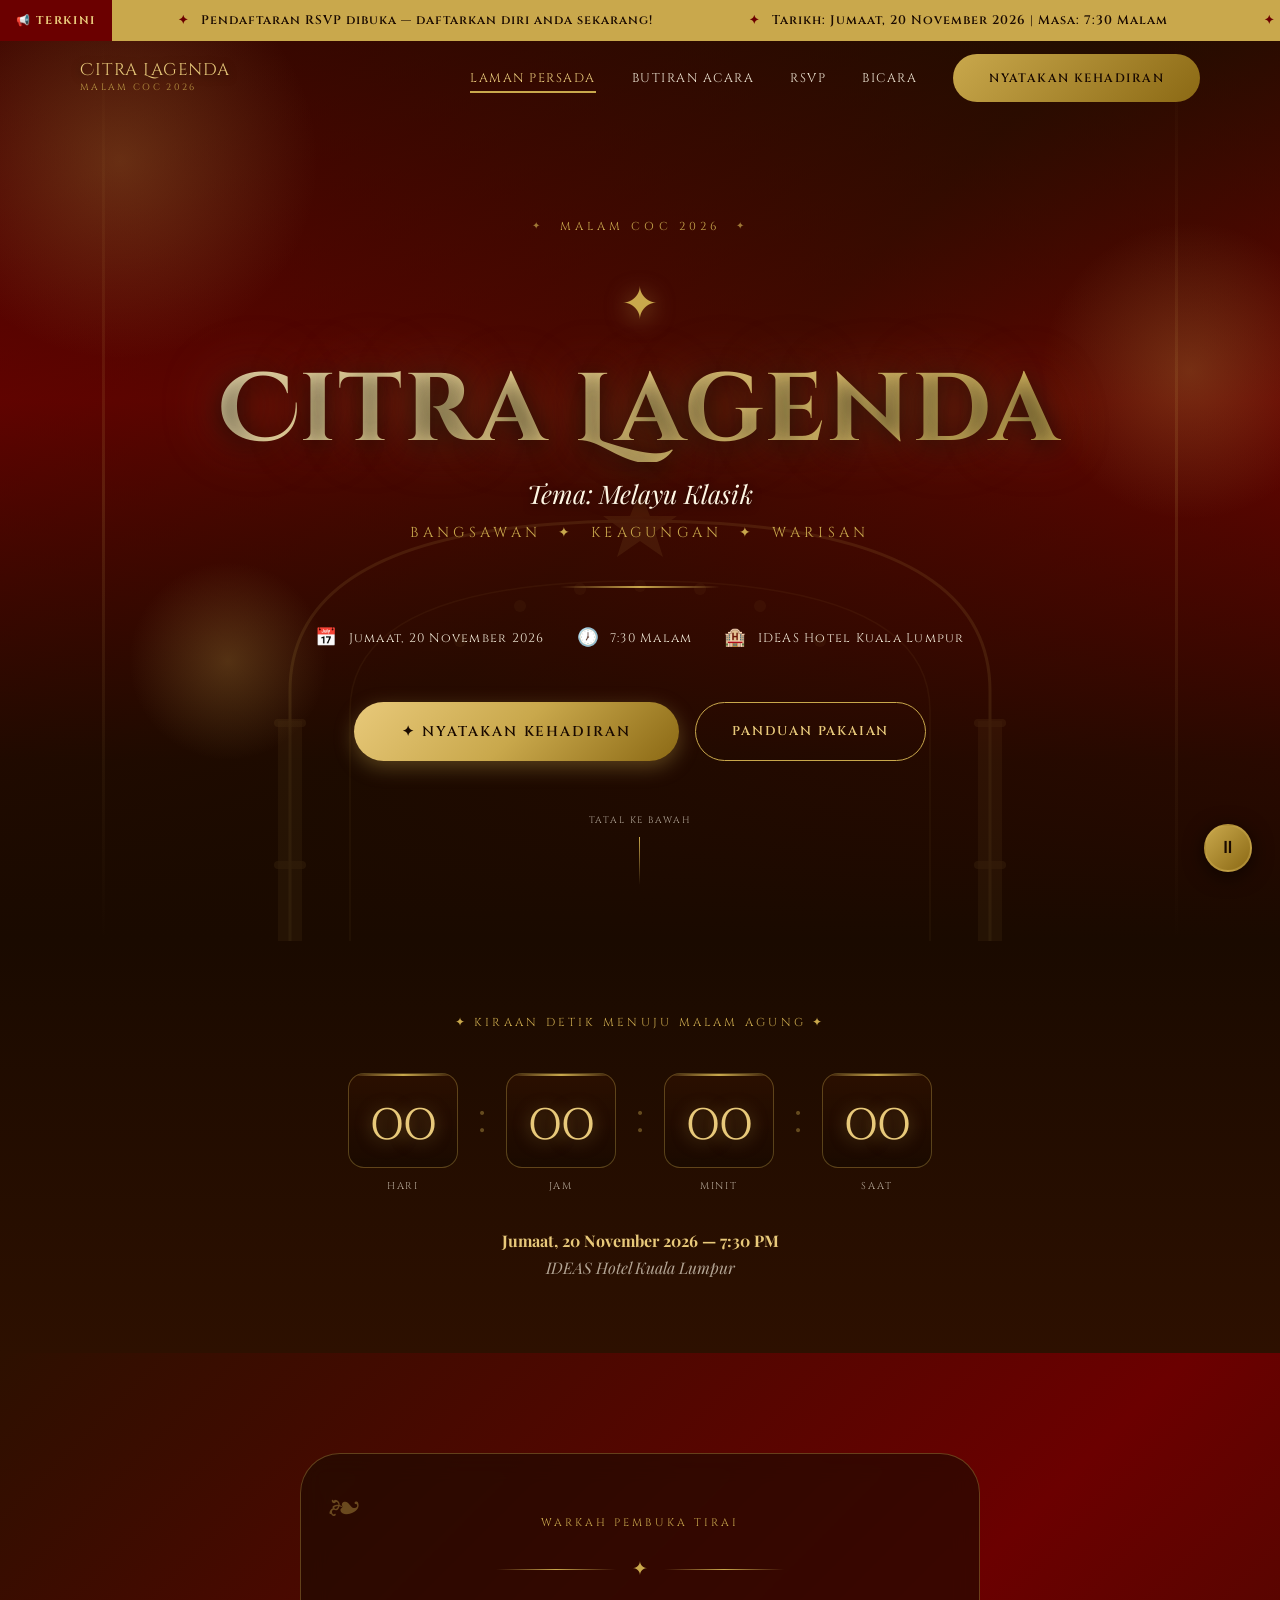
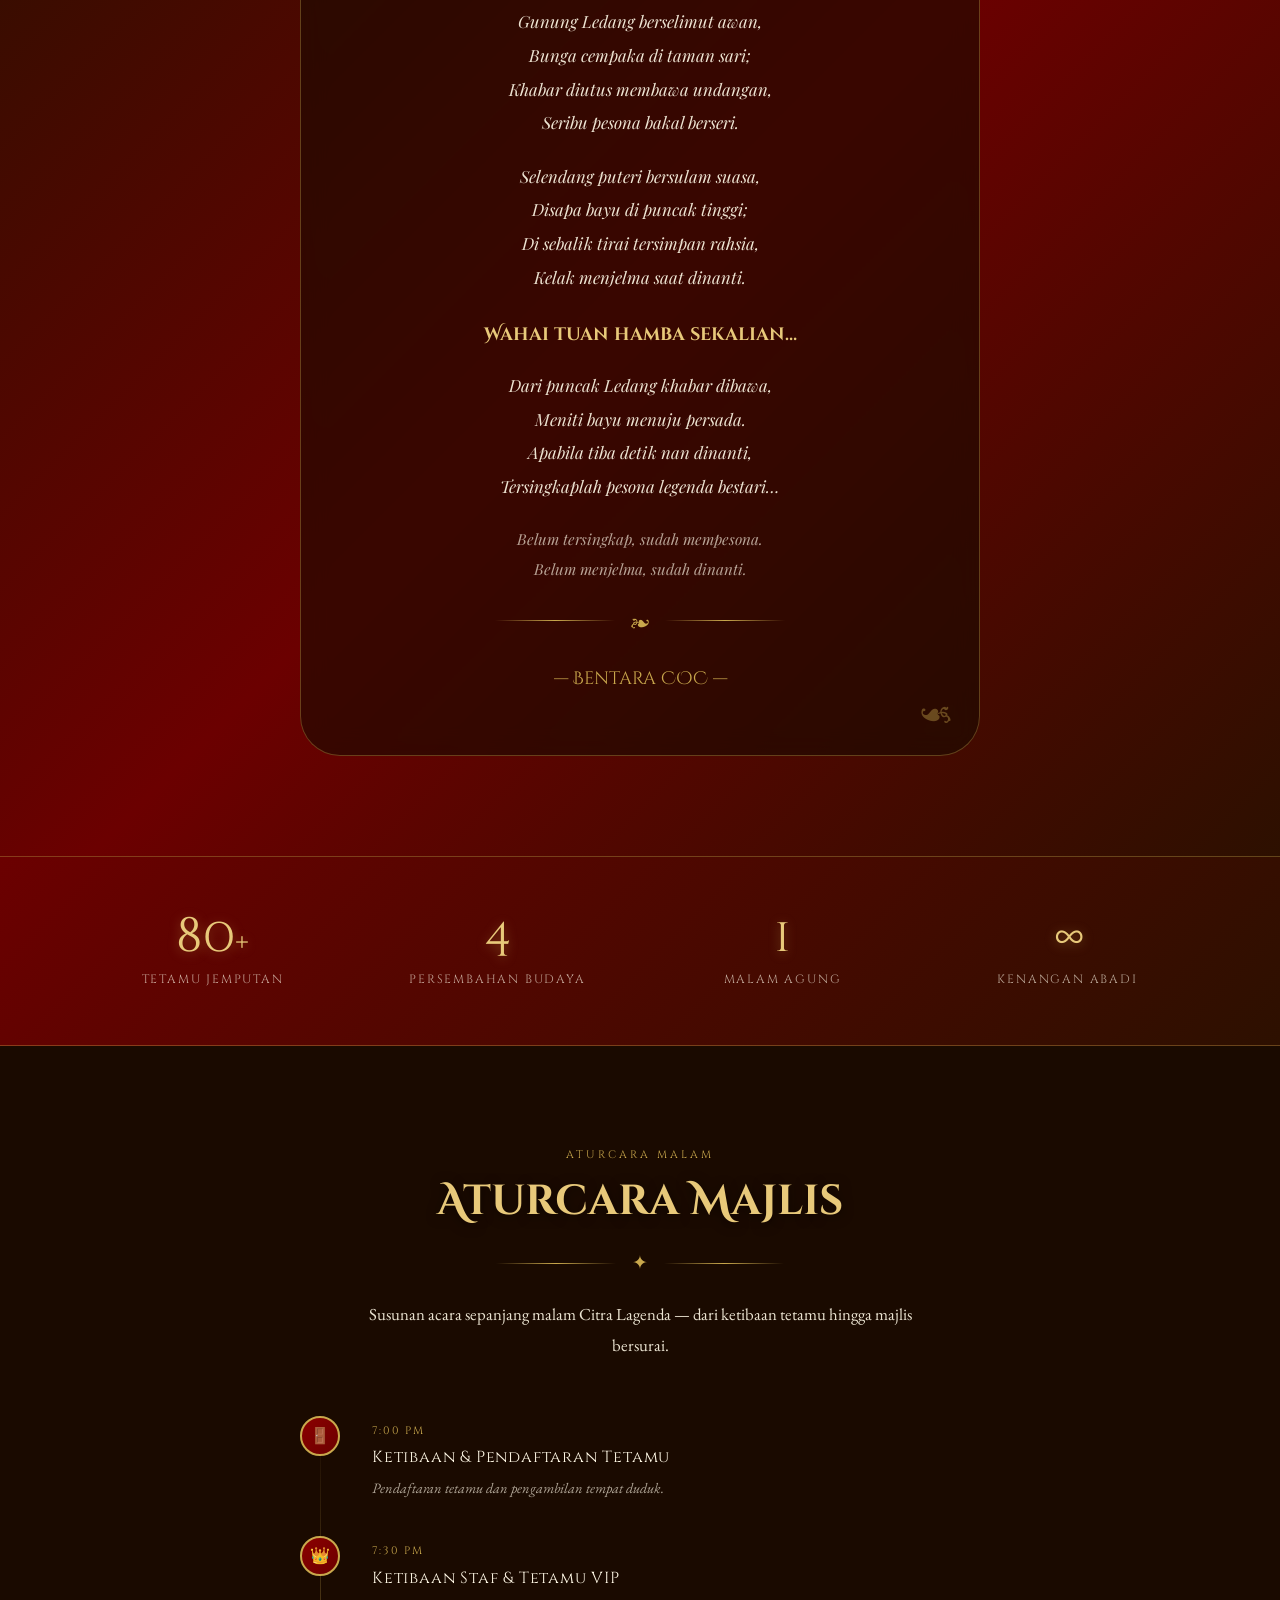
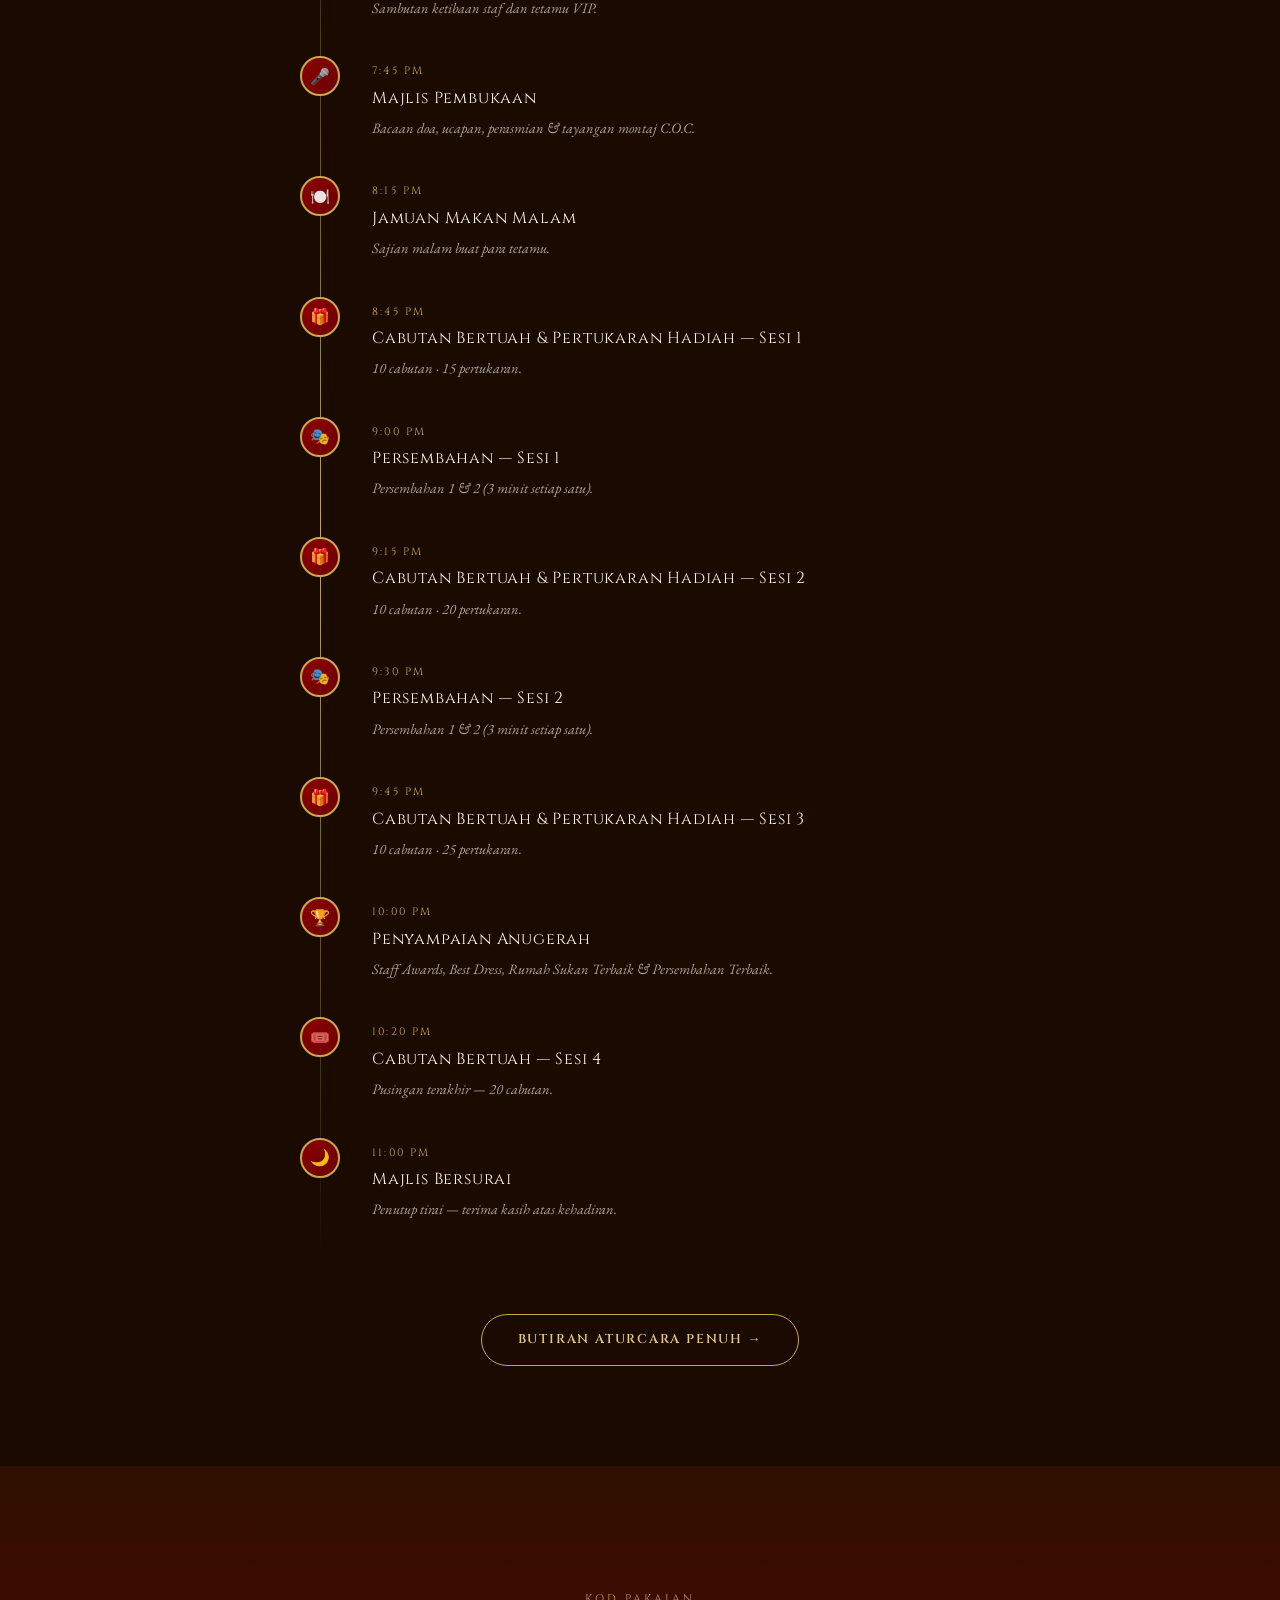
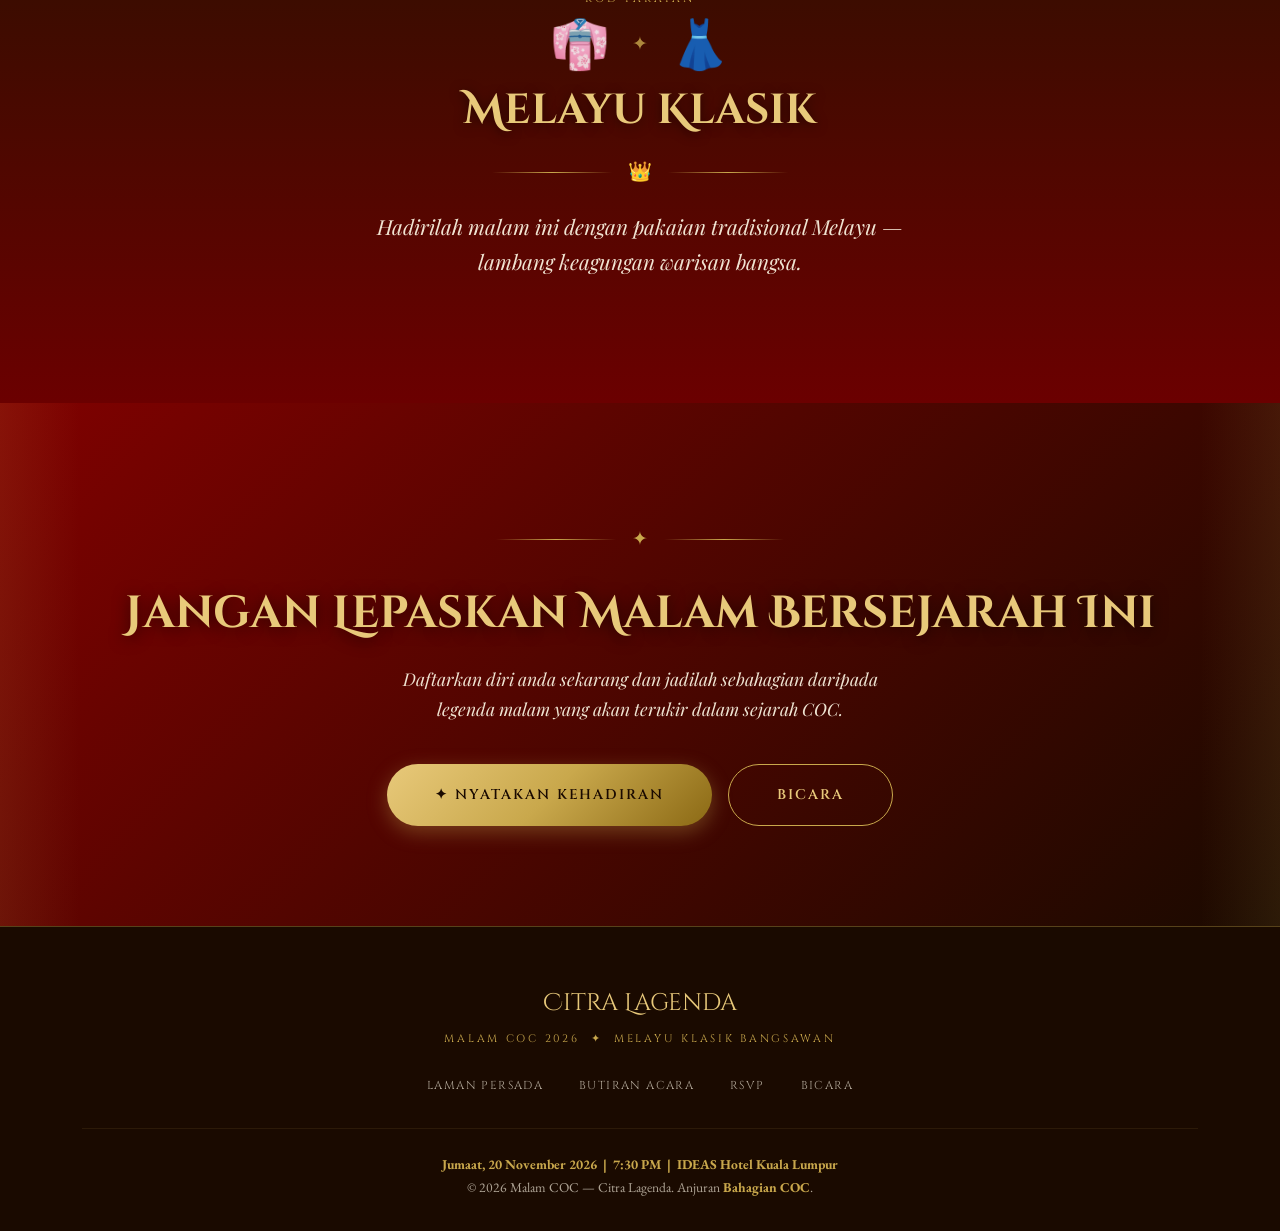
==== index.html @ b103893e "add music" ====
﻿<!DOCTYPE html>
<html lang="ms">
<head>
  <meta charset="UTF-8" />
  <meta name="viewport" content="width=device-width, initial-scale=1.0" />
  <title>Citra Lagenda — Malam COC 2026</title>
  <meta name="description" content="Malam COC 2026 — Citra Lagenda. Tema: Melayu Klasik (Bangsawan). Jumaat, 20 November 2026 | 7:30 PM | IDEAS Hotel Kuala Lumpur." />
  <link rel="stylesheet" href="css/style.css" />
  <style>
    /* ── TICKER ─────────────────────────────────────────── */
    .ticker-bar { position: relative; z-index: 300; }

    /* ── HERO ────────────────────────────────────────────── */
    .hero {
      min-height: 100vh;
      position: relative;
      display: flex;
      flex-direction: column;
      align-items: center;
      justify-content: center;
      text-align: center;
      overflow: hidden;
      padding: 160px 32px 40px;
    }
    .hero-bg {
      position: absolute;
      inset: 0;
      background:
        linear-gradient(180deg,
          rgba(26,10,0,0.55)   0%,
          rgba(107,0,0,0.45)  40%,
          rgba(26,10,0,0.85)  80%,
          rgba(26,10,0,1)    100%),
        linear-gradient(135deg, #6B0000 0%, #2D1000 50%, #8B0000 100%);
      z-index: 0;
    }
    /* Decorative arch/palace SVG background */
    .hero-arch {
      position: absolute;
      bottom: 0; left: 50%;
      transform: translateX(-50%);
      width: min(900px, 100%);
      opacity: 0.12;
      z-index: 1;
      pointer-events: none;
    }
    /* Floating gold orbs */
    .hero-orb {
      position: absolute;
      border-radius: 50%;
      background: radial-gradient(circle, rgba(201,168,76,0.25) 0%, transparent 70%);
      pointer-events: none;
      animation: float 6s ease-in-out infinite;
    }
    .hero-orb-1 { width: 400px; height: 400px; top: -80px; left: -80px; animation-delay: 0s; }
    .hero-orb-2 { width: 300px; height: 300px; top: 20%; right: -60px; animation-delay: 2s; }
    .hero-orb-3 { width: 200px; height: 200px; bottom: 20%; left: 10%; animation-delay: 4s; }
    /* Gold curtain lines */
    .hero-curtain {
      position: absolute;
      top: 0; bottom: 0;
      width: 3px;
      background: linear-gradient(180deg, transparent, var(--gold), transparent);
      opacity: 0.15;
      pointer-events: none;
      z-index: 1;
    }
    .hero-curtain-l { left: 8%; }
    .hero-curtain-r { right: 8%; }

    .hero-content { position: relative; z-index: 2; max-width: 860px; }
    .hero-eyebrow {
      font-family: var(--font-heading);
      font-size: 0.72rem;
      letter-spacing: 0.35em;
      text-transform: uppercase;
      color: var(--gold);
      margin-bottom: 28px;
      display: flex;
      align-items: center;
      justify-content: center;
      gap: 16px;
    }
    .hero-eyebrow::before,
    .hero-eyebrow::after {
      content: '✦';
      color: var(--gold);
      font-size: 0.6rem;
      opacity: 0.7;
    }
    /* Star ornament top */
    .hero-star {
      font-size: 2.8rem;
      color: var(--gold);
      margin-bottom: 20px;
      display: block;
      animation: float 4s ease-in-out infinite;
      filter: drop-shadow(0 4px 12px rgba(201,168,76,0.6));
    }
    .hero-title {
      font-family: var(--font-display);
      font-size: clamp(3rem, 8vw, 6rem);
      color: var(--gold-light);
      line-height: 1.05;
      letter-spacing: 0.02em;
      text-shadow:
        0 0 60px rgba(201,168,76,0.4),
        0 4px 24px rgba(0,0,0,0.8);
      margin-bottom: 10px;
      background: linear-gradient(135deg, #F5E4B8 0%, #E8C97A 30%, #C9A84C 60%, #F5E4B8 100%);
      background-size: 200% auto;
      -webkit-background-clip: text;
      -webkit-text-fill-color: transparent;
      background-clip: text;
      animation: shimmer 4s linear infinite;
    }
    .hero-subtitle {
      font-family: var(--font-sub);
      font-style: italic;
      font-size: clamp(1.1rem, 2.5vw, 1.6rem);
      color: var(--ivory);
      margin-bottom: 6px;
      opacity: 0.9;
      text-shadow: 0 2px 8px rgba(0,0,0,0.6);
    }
    .hero-theme {
      font-family: var(--font-heading);
      font-size: clamp(0.75rem, 1.5vw, 0.9rem);
      letter-spacing: 0.3em;
      text-transform: uppercase;
      color: var(--gold);
      margin-bottom: 40px;
    }
    /* Gold divider line */
    .hero-divider {
      width: 160px;
      height: 2px;
      background: linear-gradient(to right, transparent, var(--gold), transparent);
      margin: 0 auto 36px;
    }
    .hero-info {
      display: flex;
      justify-content: center;
      flex-wrap: wrap;
      gap: 32px;
      margin-bottom: 48px;
    }
    .hero-info-item {
      display: flex;
      align-items: center;
      gap: 10px;
      font-family: var(--font-heading);
      font-size: 0.78rem;
      letter-spacing: 0.1em;
      color: var(--text-on-dark);
    }
    .hero-info-item .icon {
      font-size: 1.1rem;
      color: var(--gold);
    }
    .hero-actions {
      display: flex;
      justify-content: center;
      flex-wrap: wrap;
      gap: 16px;
    }
    /* Scroll indicator */
    .hero-scroll {
      position: relative;
      z-index: 2;
      display: flex;
      flex-direction: column;
      align-items: center;
      gap: 8px;
      margin-top: 52px;
      animation: hero-scroll-float 2s ease-in-out infinite;
    }
    .hero-scroll span {
      font-family: var(--font-heading);
      font-size: 0.58rem;
      letter-spacing: 0.2em;
      text-transform: uppercase;
      color: var(--text-muted);
    }
    .hero-scroll-line {
      width: 1px;
      height: 48px;
      background: linear-gradient(to bottom, var(--gold), transparent);
    }
    @keyframes hero-scroll-float {
      0%, 100% { transform: translateY(0px); }
      50%       { transform: translateY(-10px); }
    }

    /* ── COUNTDOWN ───────────────────────────────────────── */
    .countdown-section {
      background: linear-gradient(180deg, var(--dark) 0%, var(--dark-mid) 100%);
      padding: 72px 0;
      position: relative;
      overflow: hidden;
    }
    .countdown-section::before {
      content: '';
      position: absolute;
      inset: 0;
      background: url("images/bg-pattern.jpg") center/cover no-repeat;
      opacity: 0.06;
      pointer-events: none;
    }
    .countdown-title {
      font-family: var(--font-heading);
      font-size: 0.72rem;
      letter-spacing: 0.28em;
      text-transform: uppercase;
      color: var(--gold);
      text-align: center;
      margin-bottom: 40px;
    }
    .countdown-grid {
      display: flex;
      justify-content: center;
      gap: 20px;
      flex-wrap: wrap;
    }
    .countdown-unit {
      text-align: center;
      min-width: 110px;
    }
    .countdown-box {
      background: linear-gradient(180deg, rgba(45,16,0,0.8) 0%, rgba(26,10,0,0.9) 100%);
      border: 1px solid var(--border-gold);
      border-radius: var(--radius-md);
      padding: 24px 20px 18px;
      position: relative;
      overflow: hidden;
      animation: glow-pulse 3s ease-in-out infinite;
    }
    .countdown-box::before {
      content: '';
      position: absolute;
      top: 0; left: 0; right: 0;
      height: 2px;
      background: linear-gradient(to right, transparent, var(--gold), transparent);
    }
    .countdown-num {
      font-family: var(--font-display);
      font-size: clamp(2.4rem, 5vw, 3.2rem);
      color: var(--gold-light);
      line-height: 1;
      text-shadow: 0 2px 16px rgba(201,168,76,0.5);
    }
    .countdown-sep {
      font-family: var(--font-display);
      font-size: 2.8rem;
      color: var(--gold);
      opacity: 0.4;
      align-self: flex-start;
      padding-top: 24px;
      line-height: 1;
    }
    .countdown-label {
      font-family: var(--font-heading);
      font-size: 0.62rem;
      letter-spacing: 0.2em;
      text-transform: uppercase;
      color: var(--text-muted);
      margin-top: 10px;
    }
    .countdown-date-note {
      text-align: center;
      margin-top: 32px;
      font-family: var(--font-sub);
      font-style: italic;
      font-size: 1rem;
      color: var(--text-muted);
    }
    .countdown-date-note strong {
      color: var(--gold-light);
      font-style: normal;
    }

    /* ── WARKAH / POEM SECTION ───────────────────────────── */
    .warkah-section {
      background: linear-gradient(135deg, var(--dark-mid) 0%, var(--crimson-deep) 50%, var(--dark-mid) 100%);
      padding: 100px 0;
      position: relative;
      overflow: hidden;
    }
    .warkah-section::before {
      content: '';
      position: absolute; inset: 0;
      background: url("images/bg-pattern.jpg") center/cover no-repeat;
      opacity: 0.08;
      pointer-events: none;
    }
    .warkah-card {
      max-width: 680px;
      margin: 0 auto;
      background: rgba(26,10,0,0.6);
      border: 1px solid var(--border-gold);
      border-radius: var(--radius-xl);
      padding: 60px 56px;
      text-align: center;
      position: relative;
      backdrop-filter: blur(12px);
    }
    .warkah-card::before,
    .warkah-card::after {
      content: '❧';
      position: absolute;
      font-size: 2rem;
      color: var(--gold);
      opacity: 0.4;
    }
    .warkah-card::before { top: 20px; left: 28px; }
    .warkah-card::after  { bottom: 20px; right: 28px; transform: scaleX(-1); }
    .warkah-title {
      font-family: var(--font-display);
      font-size: 1.4rem;
      color: var(--gold-light);
      margin-bottom: 8px;
    }
    .warkah-body {
      font-family: var(--font-sub);
      font-style: italic;
      font-size: 1.05rem;
      color: var(--text-on-dark);
      line-height: 2;
    }
    .warkah-body p { margin-bottom: 20px; }
    .warkah-body strong {
      font-family: var(--font-display);
      font-size: 1.1rem;
      color: var(--gold-light);
      font-style: normal;
      display: block;
      margin: 24px 0 16px;
    }
    .warkah-sign {
      font-family: var(--font-display);
      font-size: 1.1rem;
      color: var(--gold);
      margin-top: 28px;
    }

    /* ── DRESS CODE ──────────────────────────────────────── */
    .dresscode-section {
      background: linear-gradient(180deg, var(--dark-mid) 0%, var(--crimson-deep) 100%);
      padding: 100px 0;
      position: relative;
      overflow: hidden;
    }
    .dresscode-simple {
      max-width: 720px;
      margin: 0 auto;
      text-align: center;
      padding: 24px 20px;
    }
    .dresscode-icons {
      display: flex;
      align-items: center;
      justify-content: center;
      gap: 22px;
      font-size: 3rem;
      margin-bottom: 18px;
      line-height: 1;
    }
    .dresscode-icons-star {
      color: var(--gold);
      font-size: 1.2rem;
      opacity: 0.8;
    }
    .dresscode-statement {
      font-family: var(--font-sub);
      font-style: italic;
      font-size: clamp(1.05rem, 2.4vw, 1.3rem);
      color: var(--text-on-dark);
      max-width: 560px;
      margin: 20px auto 0;
      line-height: 1.7;
    }

    /* ── PROGRAMME TEASER ────────────────────────────────── */
    .programme-section {
      background: var(--dark);
      padding: 100px 0;
    }
    .programme-timeline {
      margin-top: 56px;
      max-width: 680px;
      margin-left: auto;
      margin-right: auto;
      position: relative;
    }
    .programme-timeline::before {
      content: '';
      position: absolute;
      left: 20px; top: 0; bottom: 0;
      width: 1px;
      background: linear-gradient(to bottom, transparent, var(--gold), transparent);
    }
    .timeline-item {
      display: flex;
      gap: 32px;
      padding: 0 0 36px 0;
      position: relative;
    }
    .timeline-dot {
      width: 40px;
      height: 40px;
      border-radius: 50%;
      background: linear-gradient(135deg, var(--crimson), var(--crimson-deep));
      border: 2px solid var(--gold);
      display: flex;
      align-items: center;
      justify-content: center;
      font-size: 1rem;
      flex-shrink: 0;
      position: relative;
      z-index: 1;
      transition: transform var(--transition), box-shadow var(--transition);
    }
    .timeline-item:hover .timeline-dot {
      transform: scale(1.15);
      box-shadow: 0 0 20px rgba(201,168,76,0.5);
    }
    .timeline-content {
      padding-top: 6px;
      flex: 1;
    }
    .timeline-time {
      font-family: var(--font-heading);
      font-size: 0.68rem;
      letter-spacing: 0.2em;
      color: var(--gold);
      text-transform: uppercase;
      margin-bottom: 4px;
    }
    .timeline-event {
      font-family: var(--font-heading);
      font-size: 1rem;
      letter-spacing: 0.05em;
      color: var(--ivory);
      margin-bottom: 4px;
    }
    .timeline-desc {
      font-family: var(--font-body);
      font-size: 0.9rem;
      color: var(--text-muted);
      font-style: italic;
    }

    /* ── CTA BANNER ──────────────────────────────────────── */
    .cta-section {
      background: 
        linear-gradient(135deg, rgba(139,0,0,0.9), rgba(26,10,0,0.95)),
        url("images/bg-pattern.jpg") center/cover no-repeat;
      padding: 100px 0;
      text-align: center;
      position: relative;
      overflow: hidden;
    }
    .cta-section::before,
    .cta-section::after {
      content: '';
      position: absolute;
      top: 0; bottom: 0;
      width: 80px;
      background: linear-gradient(to right, var(--border-gold), transparent);
      opacity: 0.3;
    }
    .cta-section::before { left: 0; }
    .cta-section::after  { right: 0; transform: scaleX(-1); }
    .cta-title {
      font-family: var(--font-display);
      font-size: clamp(1.6rem, 4vw, 2.8rem);
      color: var(--gold-light);
      text-shadow: 0 2px 16px rgba(0,0,0,0.6);
      margin-bottom: 12px;
    }
    .cta-sub {
      font-family: var(--font-sub);
      font-style: italic;
      font-size: 1.1rem;
      color: var(--text-on-dark);
      margin-bottom: 40px;
      max-width: 520px;
      margin-left: auto;
      margin-right: auto;
    }
    .cta-actions {
      display: flex;
      justify-content: center;
      flex-wrap: wrap;
      gap: 16px;
    }

    /* ── RESPONSIVE ──────────────────────────────────────── */
    @media (max-width: 900px) {
      .warkah-card { padding: 48px 32px; }
    }
    @media (max-width: 600px) {
      .hero { padding: 140px 20px 80px; }
      .warkah-card { padding: 40px 26px; }
      .countdown-grid { gap: 10px; }
      .countdown-unit { min-width: 80px; }
      .programme-section { padding: 64px 0; }
      .programme-timeline { margin-top: 40px; }
      .timeline-item { gap: 16px; padding-bottom: 26px; }
      .dresscode-section { padding: 64px 0; }
      .dresscode-icons { font-size: 2.6rem; gap: 16px; }
    }
    @media (max-width: 420px) {
      .countdown-sep { display: none; }
      .countdown-grid { gap: 12px; }
      .countdown-unit { min-width: calc(50% - 6px); }
    }
  </style>
</head>
<body>

  <!-- ══════════════════════════════════════════════════
       ANNOUNCEMENT TICKER
  ══════════════════════════════════════════════════ -->
  <div class="ticker-bar">
    <div class="ticker-label">📢 Terkini</div>
    <div class="ticker-wrap">
      <div class="ticker-content" id="tickerContent">
        <span>Pendaftaran RSVP dibuka — daftarkan diri anda sekarang!</span>
        <span>Tarikh: Jumaat, 20 November 2026 | Masa: 7:30 Malam</span>
        <span>Tempat: IDEAS Hotel Kuala Lumpur</span>
        <span>Tema: Melayu Klasik (Bangsawan) — Hadir dengan pakaian tradisional Melayu</span>
        <span>Kod Pakaian: Baju Melayu Diraja / Kebaya Songket / Baju Kurung Tradisional</span>
        <span>Hubungi Bentara COC untuk sebarang pertanyaan</span>
        <span>Pendaftaran RSVP dibuka — daftarkan diri anda sekarang!</span>
        <span>Tarikh: Jumaat, 20 November 2026 | Masa: 7:30 Malam</span>
        <span>Tempat: IDEAS Hotel Kuala Lumpur</span>
        <span>Tema: Melayu Klasik (Bangsawan) — Hadir dengan pakaian tradisional Melayu</span>
        <span>Kod Pakaian: Baju Melayu Diraja / Kebaya Songket / Baju Kurung Tradisional</span>
        <span>Hubungi Bentara COC untuk sebarang pertanyaan</span>
      </div>
    </div>
  </div>

  <!-- ══════════════════════════════════════════════════
       NAVIGATION
  ══════════════════════════════════════════════════ -->
  <nav class="nav" id="mainNav">
    <div class="nav-inner">
      <a href="index.html" class="nav-logo">
        <span class="nav-logo-title">Citra Lagenda</span>
        <span class="nav-logo-sub">Malam COC 2026</span>
      </a>
      <div class="nav-links">
        <a href="index.html" class="active">Laman Persada</a>
        <a href="eventdetails.html">Butiran Acara</a>
        <a href="https://forms.cloud.microsoft/r/A77bQ1tMZq" target="_blank" rel="noopener noreferrer" class="rsvp-link">RSVP</a>
        <a href="contact.html">Bicara</a>
        <a href="https://forms.cloud.microsoft/r/A77bQ1tMZq" target="_blank" rel="noopener noreferrer" class="nav-cta btn rsvp-link">Nyatakan Kehadiran</a>
      </div>
      <button class="nav-hamburger" id="hamburger" aria-label="Menu">
        <span></span><span></span><span></span>
      </button>
    </div>
    <div class="nav-mobile" id="mobileMenu">
      <a href="index.html" class="active">Laman Persada</a>
      <a href="eventdetails.html">Butiran Acara</a>
      <a href="https://forms.cloud.microsoft/r/A77bQ1tMZq" target="_blank" rel="noopener noreferrer" class="rsvp-link">RSVP</a>
      <a href="contact.html">Bicara</a>
      <a href="https://forms.cloud.microsoft/r/A77bQ1tMZq" target="_blank" rel="noopener noreferrer" style="color:var(--gold-light);" class="rsvp-link">✦ Nyatakan Kehadiran</a>
    </div>
  </nav>

  <!-- ══════════════════════════════════════════════════
       HERO
  ══════════════════════════════════════════════════ -->
  <section class="hero" id="hero">
    <div class="hero-bg"></div>
    <div class="hero-orb hero-orb-1"></div>
    <div class="hero-orb hero-orb-2"></div>
    <div class="hero-orb hero-orb-3"></div>
    <div class="hero-curtain hero-curtain-l"></div>
    <div class="hero-curtain hero-curtain-r"></div>

    <!-- Palace arch SVG -->
    <svg class="hero-arch" viewBox="0 0 900 500" fill="none" xmlns="http://www.w3.org/2000/svg" aria-hidden="true">
      <!-- Main arch -->
      <path d="M100 500 L100 250 Q100 80 450 80 Q800 80 800 250 L800 500" stroke="#C9A84C" stroke-width="3" fill="none"/>
      <!-- Inner arch -->
      <path d="M160 500 L160 270 Q160 140 450 140 Q740 140 740 270 L740 500" stroke="#C9A84C" stroke-width="1.5" fill="none" opacity="0.5"/>
      <!-- Pillars -->
      <rect x="88" y="280" width="24" height="220" fill="#C9A84C" opacity="0.5"/>
      <rect x="788" y="280" width="24" height="220" fill="#C9A84C" opacity="0.5"/>
      <!-- Pillar decorations -->
      <rect x="84" y="278" width="32" height="8" rx="4" fill="#C9A84C" opacity="0.6"/>
      <rect x="84" y="420" width="32" height="8" rx="4" fill="#C9A84C" opacity="0.6"/>
      <rect x="784" y="278" width="32" height="8" rx="4" fill="#C9A84C" opacity="0.6"/>
      <rect x="784" y="420" width="32" height="8" rx="4" fill="#C9A84C" opacity="0.6"/>
      <!-- Top ornament -->
      <polygon points="450,50 460,75 487,75 465,91 473,116 450,100 427,116 435,91 413,75 440,75" fill="#C9A84C" opacity="0.8"/>
      <!-- Kerawang decorations on arch -->
      <circle cx="270" cy="200" r="6" fill="#C9A84C" opacity="0.4"/>
      <circle cx="330" cy="165" r="6" fill="#C9A84C" opacity="0.4"/>
      <circle cx="390" cy="148" r="6" fill="#C9A84C" opacity="0.4"/>
      <circle cx="450" cy="145" r="6" fill="#C9A84C" opacity="0.4"/>
      <circle cx="510" cy="148" r="6" fill="#C9A84C" opacity="0.4"/>
      <circle cx="570" cy="165" r="6" fill="#C9A84C" opacity="0.4"/>
      <circle cx="630" cy="200" r="6" fill="#C9A84C" opacity="0.4"/>
    </svg>

    <div class="hero-content">
      <div class="hero-eyebrow anim-up">Malam COC 2026</div>
      <span class="hero-star anim-up delay-1">✦</span>
      <h1 class="hero-title anim-up delay-1">Citra Lagenda</h1>
      <p class="hero-subtitle anim-up delay-2">Tema: Melayu Klasik</p>
      <p class="hero-theme anim-up delay-2">Bangsawan &nbsp;✦&nbsp; Keagungan &nbsp;✦&nbsp; Warisan</p>
      <div class="hero-divider anim-fade delay-2"></div>
      <div class="hero-info anim-up delay-3">
        <div class="hero-info-item">
          <span class="icon">📅</span>
          <span>Jumaat, 20 November 2026</span>
        </div>
        <div class="hero-info-item">
          <span class="icon">🕖</span>
          <span>7:30 Malam</span>
        </div>
        <div class="hero-info-item">
          <span class="icon">🏨</span>
          <span>IDEAS Hotel Kuala Lumpur</span>
        </div>
      </div>
      <div class="hero-actions anim-up delay-4">
        <a href="https://forms.cloud.microsoft/r/A77bQ1tMZq" target="_blank" rel="noopener noreferrer" class="btn btn-gold btn-lg rsvp-link">✦ Nyatakan Kehadiran</a>
        <a href="eventdetails.html#dresscode" class="btn btn-outline">Panduan Pakaian</a>
      </div>
    </div>

    <div class="hero-scroll">
      <span>Tatal ke bawah</span>
      <div class="hero-scroll-line"></div>
    </div>
  </section>

  <!-- ══════════════════════════════════════════════════
       COUNTDOWN
  ══════════════════════════════════════════════════ -->
  <section class="countdown-section" id="countdown">
    <div class="container">
      <p class="countdown-title">✦ Kiraan Detik Menuju Malam Agung ✦</p>
      <div class="countdown-grid">
        <div class="countdown-unit">
          <div class="countdown-box">
            <div class="countdown-num" id="cd-days">00</div>
          </div>
          <div class="countdown-label">Hari</div>
        </div>
        <div class="countdown-sep">:</div>
        <div class="countdown-unit">
          <div class="countdown-box">
            <div class="countdown-num" id="cd-hours">00</div>
          </div>
          <div class="countdown-label">Jam</div>
        </div>
        <div class="countdown-sep">:</div>
        <div class="countdown-unit">
          <div class="countdown-box">
            <div class="countdown-num" id="cd-mins">00</div>
          </div>
          <div class="countdown-label">Minit</div>
        </div>
        <div class="countdown-sep">:</div>
        <div class="countdown-unit">
          <div class="countdown-box">
            <div class="countdown-num" id="cd-secs">00</div>
          </div>
          <div class="countdown-label">Saat</div>
        </div>
      </div><!-- /countdown-grid -->
      <p class="countdown-date-note">
        <strong>Jumaat, 20 November 2026 &mdash; 7:30 PM</strong><br>
        IDEAS Hotel Kuala Lumpur
      </p>
    </div>
  </section>

  <!-- ══════════════════════════════════════════════════
       WARKAH PEMBUKA TIRAI
  ══════════════════════════════════════════════════ -->
  <section class="warkah-section" id="warkah">
    <div class="container">
      <div class="warkah-card reveal">
        <div class="section-label">Warkah Pembuka Tirai</div>
        <div class="ornament-divider"><span>✦</span></div>
        <div class="warkah-body">
          <p>
            Gunung Ledang berselimut awan,<br>
            Bunga cempaka di taman sari;<br>
            Khabar diutus membawa undangan,<br>
            Seribu pesona bakal berseri.
          </p>
          <p>
            Selendang puteri bersulam suasa,<br>
            Disapa bayu di puncak tinggi;<br>
            Di sebalik tirai tersimpan rahsia,<br>
            Kelak menjelma saat dinanti.
          </p>
          <strong>Wahai tuan hamba sekalian…</strong>
          <p>
            Dari puncak Ledang khabar dibawa,<br>
            Meniti bayu menuju persada.<br>
            Apabila tiba detik nan dinanti,<br>
            Tersingkaplah pesona legenda bestari…
          </p>
          <p style="font-style:italic; color:var(--text-muted); font-size:0.95rem;">
            Belum tersingkap, sudah mempesona.<br>
            Belum menjelma, sudah dinanti.
          </p>
        </div>
        <div class="ornament-divider"><span>❧</span></div>
        <div class="warkah-sign">— Bentara COC —</div>
      </div>
    </div>
  </section>

  <!-- ══════════════════════════════════════════════════
       STATS STRIP
  ══════════════════════════════════════════════════ -->
  <div class="stats-strip">
    <div class="container">
      <div class="grid-4">
        <div class="stat-item reveal">
          <div class="stat-number">80<span style="font-size:1.8rem;">+</span></div>
          <div class="stat-label">Tetamu Jemputan</div>
        </div>
        <div class="stat-item reveal delay-1">
          <div class="stat-number">4</div>
          <div class="stat-label">Persembahan Budaya</div>
        </div>
        <div class="stat-item reveal delay-2">
          <div class="stat-number">1</div>
          <div class="stat-label">Malam Agung</div>
        </div>
        <div class="stat-item reveal delay-3">
          <div class="stat-number">∞</div>
          <div class="stat-label">Kenangan Abadi</div>
        </div>
      </div>
    </div>
  </div>

  <!-- ══════════════════════════════════════════════════
       ATURCARA MAJLIS
  ══════════════════════════════════════════════════ -->
  <section class="programme-section" id="programme">
    <div class="container">
      <div class="text-center reveal">
        <span class="section-label">Aturcara Malam</span>
        <h2 class="section-title">Aturcara Majlis</h2>
        <div class="ornament-divider"><span>✦</span></div>
        <p class="section-subtitle">
          Susunan acara sepanjang malam Citra Lagenda &mdash; dari ketibaan tetamu hingga majlis bersurai.
        </p>
      </div>
      <div class="programme-timeline">
        <div class="timeline-item reveal">
          <div class="timeline-dot">🚪</div>
          <div class="timeline-content">
            <div class="timeline-time">7:00 PM</div>
            <div class="timeline-event">Ketibaan &amp; Pendaftaran Tetamu</div>
            <div class="timeline-desc">Pendaftaran tetamu dan pengambilan tempat duduk.</div>
          </div>
        </div>
        <div class="timeline-item reveal delay-1">
          <div class="timeline-dot">👑</div>
          <div class="timeline-content">
            <div class="timeline-time">7:30 PM</div>
            <div class="timeline-event">Ketibaan Staf &amp; Tetamu VIP</div>
            <div class="timeline-desc">Sambutan ketibaan staf dan tetamu VIP.</div>
          </div>
        </div>
        <div class="timeline-item reveal delay-2">
          <div class="timeline-dot">🎤</div>
          <div class="timeline-content">
            <div class="timeline-time">7:45 PM</div>
            <div class="timeline-event">Majlis Pembukaan</div>
            <div class="timeline-desc">Bacaan doa, ucapan, perasmian &amp; tayangan montaj C.O.C.</div>
          </div>
        </div>
        <div class="timeline-item reveal delay-3">
          <div class="timeline-dot">🍽️</div>
          <div class="timeline-content">
            <div class="timeline-time">8:15 PM</div>
            <div class="timeline-event">Jamuan Makan Malam</div>
            <div class="timeline-desc">Sajian malam buat para tetamu.</div>
          </div>
        </div>
        <div class="timeline-item reveal">
          <div class="timeline-dot">🎁</div>
          <div class="timeline-content">
            <div class="timeline-time">8:45 PM</div>
            <div class="timeline-event">Cabutan Bertuah &amp; Pertukaran Hadiah &mdash; Sesi 1</div>
            <div class="timeline-desc">10 cabutan &middot; 15 pertukaran.</div>
          </div>
        </div>
        <div class="timeline-item reveal delay-1">
          <div class="timeline-dot">🎭</div>
          <div class="timeline-content">
            <div class="timeline-time">9:00 PM</div>
            <div class="timeline-event">Persembahan &mdash; Sesi 1</div>
            <div class="timeline-desc">Persembahan 1 &amp; 2 (3 minit setiap satu).</div>
          </div>
        </div>
        <div class="timeline-item reveal delay-2">
          <div class="timeline-dot">🎁</div>
          <div class="timeline-content">
            <div class="timeline-time">9:15 PM</div>
            <div class="timeline-event">Cabutan Bertuah &amp; Pertukaran Hadiah &mdash; Sesi 2</div>
            <div class="timeline-desc">10 cabutan &middot; 20 pertukaran.</div>
          </div>
        </div>
        <div class="timeline-item reveal delay-3">
          <div class="timeline-dot">🎭</div>
          <div class="timeline-content">
            <div class="timeline-time">9:30 PM</div>
            <div class="timeline-event">Persembahan &mdash; Sesi 2</div>
            <div class="timeline-desc">Persembahan 1 &amp; 2 (3 minit setiap satu).</div>
          </div>
        </div>
        <div class="timeline-item reveal">
          <div class="timeline-dot">🎁</div>
          <div class="timeline-content">
            <div class="timeline-time">9:45 PM</div>
            <div class="timeline-event">Cabutan Bertuah &amp; Pertukaran Hadiah &mdash; Sesi 3</div>
            <div class="timeline-desc">10 cabutan &middot; 25 pertukaran.</div>
          </div>
        </div>
        <div class="timeline-item reveal delay-1">
          <div class="timeline-dot">🏆</div>
          <div class="timeline-content">
            <div class="timeline-time">10:00 PM</div>
            <div class="timeline-event">Penyampaian Anugerah</div>
            <div class="timeline-desc">Staff Awards, Best Dress, Rumah Sukan Terbaik &amp; Persembahan Terbaik.</div>
          </div>
        </div>
        <div class="timeline-item reveal delay-2">
          <div class="timeline-dot">🎟️</div>
          <div class="timeline-content">
            <div class="timeline-time">10:20 PM</div>
            <div class="timeline-event">Cabutan Bertuah &mdash; Sesi 4</div>
            <div class="timeline-desc">Pusingan terakhir &mdash; 20 cabutan.</div>
          </div>
        </div>
        <div class="timeline-item reveal delay-3">
          <div class="timeline-dot">🌙</div>
          <div class="timeline-content">
            <div class="timeline-time">11:00 PM</div>
            <div class="timeline-event">Majlis Bersurai</div>
            <div class="timeline-desc">Penutup tirai &mdash; terima kasih atas kehadiran.</div>
          </div>
        </div>
      </div>
      <div class="text-center" style="margin-top:56px;">
        <a href="eventdetails.html#programme" class="btn btn-outline reveal">Butiran Aturcara Penuh →</a>
      </div>
    </div>
  </section>

  <!-- ══════════════════════════════════════════════════
       DRESS CODE GUIDE
  ══════════════════════════════════════════════════ -->
  <section class="dresscode-section" id="dresscode">
    <div class="container">
      <div class="dresscode-simple reveal">
        <span class="section-label">Kod Pakaian</span>
        <div class="dresscode-icons" aria-hidden="true">
          <span>👘</span><span class="dresscode-icons-star">✦</span><span>👗</span>
        </div>
        <h2 class="section-title">Melayu Klasik</h2>
        <div class="ornament-divider"><span>👑</span></div>
        <p class="dresscode-statement">
          Hadirilah malam ini dengan pakaian tradisional Melayu &mdash; lambang keagungan warisan bangsa.
        </p>
      </div>
    </div>
  </section>

  <!-- ══════════════════════════════════════════════════
       CTA BANNER
  ══════════════════════════════════════════════════ -->
  <section class="cta-section" id="register">
    <div class="container">
      <div class="ornament-divider reveal"><span>✦</span></div>
      <h2 class="cta-title reveal">Jangan Lepaskan Malam Bersejarah Ini</h2>
      <p class="cta-sub reveal delay-1">
        Daftarkan diri anda sekarang dan jadilah sebahagian daripada legenda malam yang akan terukir dalam sejarah COC.
      </p>
      <div class="cta-actions reveal delay-2">
        <a href="https://forms.cloud.microsoft/r/A77bQ1tMZq" target="_blank" rel="noopener noreferrer" class="btn btn-gold btn-lg rsvp-link">✦ Nyatakan Kehadiran</a>
        <a href="contact.html" class="btn btn-outline btn-lg">Bicara</a>
      </div>
    </div>
  </section>

  <!-- ══════════════════════════════════════════════════
       FOOTER
  ══════════════════════════════════════════════════ -->
  <footer class="footer">
    <div class="container">
      <div class="footer-logo">Citra Lagenda</div>
      <div class="footer-tagline">Malam COC 2026 &nbsp;✦&nbsp; Melayu Klasik Bangsawan</div>
      <div class="footer-links">
        <a href="index.html">Laman Persada</a>
        <a href="eventdetails.html">Butiran Acara</a>
        <a href="https://forms.cloud.microsoft/r/A77bQ1tMZq" target="_blank" rel="noopener noreferrer" class="rsvp-link">RSVP</a>
        <a href="contact.html">Bicara</a>
      </div>
      <div class="footer-copy">
        <strong>Jumaat, 20 November 2026 &nbsp;|&nbsp; 7:30 PM &nbsp;|&nbsp; IDEAS Hotel Kuala Lumpur</strong><br>
        &copy; 2026 Malam COC — Citra Lagenda. Anjuran <strong>Bahagian COC</strong>.
      </div>
    </div>
  </footer>

  <!-- ══════════════════════════════════════════════════
       SCRIPTS
  ══════════════════════════════════════════════════ -->
  <script>
    // ── Nav scroll ───────────────────────────────────
    const nav = document.getElementById('mainNav');
    window.addEventListener('scroll', () => {
      nav.classList.toggle('scrolled', window.scrollY > 60);
    });

    // ── Mobile menu ──────────────────────────────────
    const hamburger = document.getElementById('hamburger');
    const mobileMenu = document.getElementById('mobileMenu');
    hamburger.addEventListener('click', () => {
      const open = mobileMenu.style.display === 'flex';
      mobileMenu.style.display = open ? 'none' : 'flex';
    });

    // ── Countdown Timer ──────────────────────────────
    const eventDate = new Date('2026-11-20T19:30:00+08:00');
    function updateCountdown() {
      const now  = new Date();
      const diff = eventDate - now;
      if (diff <= 0) {
        document.getElementById('cd-days').textContent  = '00';
        document.getElementById('cd-hours').textContent = '00';
        document.getElementById('cd-mins').textContent  = '00';
        document.getElementById('cd-secs').textContent  = '00';
        return;
      }
      const days  = Math.floor(diff / 86400000);
      const hours = Math.floor((diff % 86400000) / 3600000);
      const mins  = Math.floor((diff % 3600000)  / 60000);
      const secs  = Math.floor((diff % 60000)    / 1000);
      document.getElementById('cd-days').textContent  = String(days).padStart(2,'0');
      document.getElementById('cd-hours').textContent = String(hours).padStart(2,'0');
      document.getElementById('cd-mins').textContent  = String(mins).padStart(2,'0');
      document.getElementById('cd-secs').textContent  = String(secs).padStart(2,'0');
    }
    updateCountdown();
    setInterval(updateCountdown, 1000);

    // ── Scroll-reveal ────────────────────────────────
    const revealEls = document.querySelectorAll('.reveal, .reveal-left, .reveal-right');
    const io = new IntersectionObserver((entries) => {
      entries.forEach(e => {
        if (e.isIntersecting) {
          e.target.classList.add('visible');
          io.unobserve(e.target);
        }
      });
    }, { threshold: 0.12 });
    revealEls.forEach(el => io.observe(el));
  </script>

  <!-- ── EDGE MODAL ──────────────────────────────────── -->
  <div class="edge-modal-backdrop" id="edgeModal" role="dialog" aria-modal="true" aria-labelledby="edgeModalTitle">
    <div class="edge-modal">
      <span class="edge-modal-icon">🌐</span>
      <div class="edge-modal-title" id="edgeModalTitle">Buka dalam Microsoft Edge</div>
      <p class="edge-modal-body">
        Borang RSVP ini berfungsi <strong>terbaik dalam Microsoft Edge</strong>.<br>
        Salin pautan di bawah dan tampalkan dalam pelayar Edge anda.
      </p>
      <div class="edge-modal-link-box">
        <span class="edge-modal-link-text">https://forms.cloud.microsoft/r/A77bQ1tMZq</span>
        <button class="edge-modal-copy-btn" id="edgeModalCopyBtn" onclick="edgeModalCopy()">Salin</button>
      </div>
      <div class="edge-modal-actions">
        <button class="edge-modal-close" onclick="edgeModalClose()">Tutup</button>
        <button class="edge-modal-open-btn" onclick="edgeModalClose(); window.open('https://forms.cloud.microsoft/r/A77bQ1tMZq','_blank','noopener,noreferrer')">Buka Terus</button>
      </div>
    </div>
  </div>
  <script>
    const RSVP_URL = 'https://forms.cloud.microsoft/r/A77bQ1tMZq';
    const isMobile = /Android|iPhone|iPad|iPod/i.test(navigator.userAgent);
    document.querySelectorAll('a.rsvp-link').forEach(a => {
      a.addEventListener('click', e => {
        if (isMobile) {
          e.preventDefault();
          document.getElementById('edgeModal').classList.add('open');
        }
      });
    });
    function edgeModalClose() {
      document.getElementById('edgeModal').classList.remove('open');
    }
    function edgeModalCopy() {
      navigator.clipboard.writeText(RSVP_URL).then(() => {
        const btn = document.getElementById('edgeModalCopyBtn');
        btn.textContent = '✓ Disalin!';
        btn.classList.add('copied');
        setTimeout(() => { btn.textContent = 'Salin'; btn.classList.remove('copied'); }, 2500);
      });
    }
    document.getElementById('edgeModal').addEventListener('click', e => {
      if (e.target === document.getElementById('edgeModal')) edgeModalClose();
    });
  </script>

  <!-- ── BACKGROUND MUSIC ────────────────────────────── -->
  <audio id="bgMusic" loop preload="auto">
    <source src="music/Mahligai Permata.mp3" type="audio/mpeg">
  </audio>

  <button id="musicBtn" aria-label="Main / Henti Muzik" title="Main / Henti Muzik">⏸</button>

  <style>
    #musicBtn {
      position: fixed;
      bottom: 28px;
      right: 28px;
      z-index: 8000;
      width: 48px;
      height: 48px;
      border-radius: 50%;
      background: linear-gradient(135deg, #C9A84C, #8B6914);
      border: 2px solid rgba(201,168,76,0.5);
      box-shadow: 0 4px 20px rgba(0,0,0,0.6);
      cursor: pointer;
      display: flex;
      align-items: center;
      justify-content: center;
      font-size: 1.1rem;
      color: #1A0A00;
      transition: transform 0.2s ease, box-shadow 0.2s ease;
    }
    #musicBtn:hover { transform: scale(1.12); box-shadow: 0 6px 24px rgba(201,168,76,0.5); }
    #musicBtn.paused {
      background: linear-gradient(135deg, rgba(45,16,0,0.95), rgba(26,10,0,0.98));
      border-color: rgba(201,168,76,0.4);
      color: #C9A84C;
    }
  </style>

  <script>
    (function () {
      const audio  = document.getElementById('bgMusic');
      const btn    = document.getElementById('musicBtn');
      const SRC    = 'music/Mahligai Permata.mp3';
      let playing  = false;

      audio.volume = 0.4;

      function setPlaying(state) {
        playing = state;
        btn.textContent = state ? '⏸' : '▶';
        btn.classList.toggle('paused', !state);
        sessionStorage.setItem('musicPlaying', state ? '1' : '0');
      }

      function tryPlay() {
        audio.play().then(() => setPlaying(true)).catch(() => setPlaying(false));
      }

      // Restore position & state from previous page
      const savedTime    = parseFloat(sessionStorage.getItem('musicTime') || '0');
      const wasPlaying   = sessionStorage.getItem('musicPlaying') !== '0'; // default play

      audio.addEventListener('canplay', function restore() {
        audio.currentTime = savedTime;
        audio.removeEventListener('canplay', restore);
        if (wasPlaying) tryPlay();
        else setPlaying(false);
      }, { once: true });

      // Save position before leaving the page
      window.addEventListener('pagehide',  save);
      window.addEventListener('beforeunload', save);
      function save() {
        sessionStorage.setItem('musicTime',    audio.currentTime);
        sessionStorage.setItem('musicPlaying', playing ? '1' : '0');
      }

      // First-interaction fallback (mobile browser policy)
      function onFirst() {
        if (!playing && wasPlaying) tryPlay();
        ['click','keydown','touchstart','scroll','mousemove'].forEach(ev =>
          document.removeEventListener(ev, onFirst)
        );
      }
      ['click','keydown','touchstart','scroll','mousemove'].forEach(ev =>
        document.addEventListener(ev, onFirst, { once: true })
      );

      // Toggle button
      btn.addEventListener('click', function (e) {
        e.stopPropagation();
        if (playing) { audio.pause(); setPlaying(false); }
        else { tryPlay(); }
      });
    })();
  </script>

</body>
</html>
---- css/style.css ----
/* ============================================================
   CITRA LAGENDA — Melayu Klasik Bangsawan
   Shared Stylesheet
   ============================================================ */

@import url('https://fonts.googleapis.com/css2?family=Cinzel+Decorative:wght@400;700;900&family=Cinzel:wght@400;500;600;700&family=EB+Garamond:ital,wght@0,400;0,500;0,600;1,400;1,500&family=Playfair+Display:ital,wght@0,400;0,600;0,700;1,400;1,600&display=swap');

/* ---------- CSS Variables ---------- */
:root {
  --crimson:       #8B0000;
  --crimson-deep:  #6B0000;
  --crimson-light: #B22222;
  --gold:          #C9A84C;
  --gold-light:    #E8C97A;
  --gold-pale:     #F5E4B8;
  --gold-dark:     #8B6914;
  --ivory:         #FDF6E3;
  --ivory-dark:    #F0E0C0;
  --dark:          #1A0A00;
  --dark-mid:      #2D1000;
  --text-on-dark:  rgba(253,246,227,0.92);
  --text-muted:    rgba(253,246,227,0.65);
  --shadow-gold:   rgba(201,168,76,0.4);
  --shadow-dark:   rgba(26,10,0,0.7);
  --border-gold:   rgba(201,168,76,0.35);

  --font-display:  'Cinzel Decorative', serif;
  --font-heading:  'Cinzel', serif;
  --font-body:     'EB Garamond', serif;
  --font-sub:      'Playfair Display', serif;

  --radius-sm:  8px;
  --radius-md:  16px;
  --radius-lg:  28px;
  --radius-xl:  40px;

  --transition: 0.3s cubic-bezier(0.4, 0, 0.2, 1);
}

/* ---------- Reset & Base ---------- */
*, *::before, *::after { box-sizing: border-box; margin: 0; padding: 0; }

html { scroll-behavior: smooth; }

body {
  font-family: var(--font-body);
  background: var(--dark);
  color: var(--text-on-dark);
  overflow-x: hidden;
  font-size: 17px;
  line-height: 1.7;
}

img { max-width: 100%; display: block; }
a  { text-decoration: none; color: inherit; }
ul { list-style: none; }
button { cursor: pointer; font-family: var(--font-heading); }

/* ---------- Scrollbar ---------- */
::-webkit-scrollbar { width: 8px; }
::-webkit-scrollbar-track { background: var(--dark); }
::-webkit-scrollbar-thumb { background: var(--gold-dark); border-radius: 4px; }

/* ============================================================
   ANNOUNCEMENT TICKER
   ============================================================ */
.ticker-bar {
  background: var(--gold);
  color: var(--dark);
  padding: 10px 0;
  overflow: hidden;
  position: relative;
  z-index: 200;
}
.ticker-label {
  font-family: var(--font-heading);
  font-size: 0.7rem;
  font-weight: 700;
  letter-spacing: 0.15em;
  text-transform: uppercase;
  background: var(--crimson-deep);
  color: var(--gold-light);
  padding: 3px 16px;
  position: absolute;
  left: 0; top: 0; bottom: 0;
  display: flex; align-items: center;
  z-index: 2;
  white-space: nowrap;
}
.ticker-wrap {
  display: flex;
  width: 100%;
  overflow: hidden;
  padding-left: 130px;
}
.ticker-content {
  display: flex;
  animation: ticker-scroll 40s linear infinite;
  white-space: nowrap;
  gap: 0;
}
.ticker-content span {
  font-family: var(--font-heading);
  font-size: 0.78rem;
  font-weight: 600;
  letter-spacing: 0.08em;
  padding: 0 48px;
}
.ticker-content span::before {
  content: '✦';
  color: var(--crimson-deep);
  margin-right: 12px;
}
@keyframes ticker-scroll {
  0%   { transform: translateX(0); }
  100% { transform: translateX(-50%); }
}

/* ============================================================
   NAVIGATION
   ============================================================ */
.nav {
  position: fixed;
  top: 36px; /* below ticker */
  left: 0; right: 0;
  z-index: 100;
  transition: top var(--transition), background var(--transition), backdrop-filter var(--transition), box-shadow var(--transition);
}
.nav.scrolled {
  top: 0;
  background: rgba(26,10,0,0.92);
  backdrop-filter: blur(16px);
  box-shadow: 0 4px 32px rgba(0,0,0,0.6), 0 1px 0 rgba(201,168,76,0.2);
}
.nav-inner {
  max-width: 1200px;
  margin: 0 auto;
  padding: 18px 40px;
  display: flex;
  align-items: center;
  justify-content: space-between;
}
.nav-logo {
  display: flex;
  flex-direction: column;
  align-items: flex-start;
  gap: 1px;
}
.nav-logo-title {
  font-family: var(--font-display);
  font-size: 1.05rem;
  color: var(--gold-light);
  letter-spacing: 0.05em;
  line-height: 1.1;
  text-shadow: 0 2px 8px rgba(0,0,0,0.6);
}
.nav-logo-sub {
  font-family: var(--font-heading);
  font-size: 0.58rem;
  letter-spacing: 0.25em;
  text-transform: uppercase;
  color: var(--gold);
  opacity: 0.9;
}
.nav-links {
  display: flex;
  align-items: center;
  gap: 36px;
}
.nav-links a {
  font-family: var(--font-heading);
  font-size: 0.78rem;
  letter-spacing: 0.12em;
  text-transform: uppercase;
  color: var(--text-on-dark);
  position: relative;
  transition: color var(--transition);
}
.nav-links a::after {
  content: '';
  position: absolute;
  bottom: -4px; left: 50%; right: 50%;
  height: 1.5px;
  background: var(--gold);
  transition: left var(--transition), right var(--transition);
}
.nav-links a:hover, .nav-links a.active {
  color: var(--gold-light);
}
.nav-links a:hover::after, .nav-links a.active::after {
  left: 0; right: 0;
}
.nav-cta {
  font-family: var(--font-heading) !important;
  font-size: 0.75rem !important;
  letter-spacing: 0.12em !important;
  background: linear-gradient(135deg, var(--gold), var(--gold-dark)) !important;
  color: var(--dark) !important;
  border-radius: 999px;
  padding: 10px 24px;
  font-weight: 600;
  border: none;
  transition: transform var(--transition), box-shadow var(--transition) !important;
}
.nav-cta:hover {
  transform: translateY(-2px) !important;
  box-shadow: 0 8px 24px var(--shadow-gold) !important;
  color: var(--dark) !important;
}
.nav-cta::after { display: none !important; }
.nav-hamburger {
  display: none;
  flex-direction: column;
  gap: 5px;
  background: none;
  border: none;
  padding: 4px;
}
.nav-hamburger span {
  display: block;
  width: 24px;
  height: 2px;
  background: var(--gold-light);
  border-radius: 2px;
  transition: var(--transition);
}
.nav-mobile {
  display: none;
  flex-direction: column;
  gap: 0;
  background: rgba(26,10,0,0.97);
  border-top: 1px solid var(--border-gold);
  padding: 16px 0;
}
.nav-mobile a {
  font-family: var(--font-heading);
  font-size: 0.85rem;
  letter-spacing: 0.12em;
  text-transform: uppercase;
  color: var(--text-on-dark);
  padding: 14px 40px;
  border-bottom: 1px solid rgba(201,168,76,0.1);
  display: block;
  transition: color var(--transition), background var(--transition);
}
.nav-mobile a:hover, .nav-mobile a.active {
  color: var(--gold-light);
  background: rgba(201,168,76,0.05);
}

/* ============================================================
   DECORATIVE ELEMENTS
   ============================================================ */
.ornament-divider {
  display: flex;
  align-items: center;
  gap: 16px;
  justify-content: center;
  margin: 20px 0;
}
.ornament-divider span {
  font-size: 1.2rem;
  color: var(--gold);
}
.ornament-divider::before,
.ornament-divider::after {
  content: '';
  flex: 1;
  max-width: 120px;
  height: 1px;
  background: linear-gradient(to right, transparent, var(--gold), transparent);
}
.section-label {
  font-family: var(--font-heading);
  font-size: 0.68rem;
  letter-spacing: 0.28em;
  text-transform: uppercase;
  color: var(--gold);
  display: block;
  margin-bottom: 12px;
}
.section-title {
  font-family: var(--font-display);
  font-size: clamp(1.6rem, 3.5vw, 2.6rem);
  color: var(--gold-light);
  line-height: 1.2;
  margin-bottom: 16px;
  text-shadow: 0 2px 12px rgba(0,0,0,0.5);
}
.section-subtitle {
  font-family: var(--font-body);
  font-size: 1.05rem;
  color: var(--text-on-dark);
  max-width: 600px;
  line-height: 1.8;
  margin: 0 auto;
}

/* Gold border bottom on sections */
.gold-border-bottom {
  border-bottom: 1px solid var(--border-gold);
}

/* Kerawang SVG pattern overlay */
.kerawang-overlay {
  position: absolute;
  inset: 0;
  background-image: 
    radial-gradient(circle at 20% 50%, rgba(139,0,0,0.08) 0%, transparent 50%),
    radial-gradient(circle at 80% 50%, rgba(139,0,0,0.08) 0%, transparent 50%),
    url("../images/bg-pattern.jpg");
  background-size: auto, auto, cover;
  background-position: center;
  opacity: 0.18;
  pointer-events: none;
}

/* ============================================================
   BUTTONS
   ============================================================ */
.btn {
  display: inline-flex;
  align-items: center;
  gap: 8px;
  font-family: var(--font-heading);
  font-size: 0.8rem;
  letter-spacing: 0.14em;
  text-transform: uppercase;
  border: none;
  border-radius: 999px;
  padding: 14px 36px;
  font-weight: 600;
  transition: transform var(--transition), box-shadow var(--transition), background var(--transition);
  cursor: pointer;
}
.btn-gold {
  background: linear-gradient(135deg, var(--gold-light) 0%, var(--gold) 50%, var(--gold-dark) 100%);
  color: var(--dark);
  box-shadow: 0 6px 20px rgba(201,168,76,0.35);
}
.btn-gold:hover {
  transform: translateY(-3px);
  box-shadow: 0 14px 36px rgba(201,168,76,0.55);
}
.btn-outline {
  background: transparent;
  color: var(--gold-light);
  border: 1.5px solid var(--gold);
  box-shadow: 0 0 0 0 var(--shadow-gold);
}
.btn-outline:hover {
  background: rgba(201,168,76,0.08);
  transform: translateY(-3px);
  box-shadow: 0 8px 24px rgba(201,168,76,0.2);
}
.btn-crimson {
  background: linear-gradient(135deg, var(--crimson-light), var(--crimson-deep));
  color: var(--ivory);
  box-shadow: 0 6px 20px rgba(139,0,0,0.4);
}
.btn-crimson:hover {
  transform: translateY(-3px);
  box-shadow: 0 14px 36px rgba(139,0,0,0.6);
}
.btn-sm { padding: 10px 24px; font-size: 0.72rem; }
.btn-lg { padding: 18px 48px; font-size: 0.88rem; }

/* ============================================================
   CARD
   ============================================================ */
.card {
  background: rgba(45,16,0,0.6);
  border: 1px solid var(--border-gold);
  border-radius: var(--radius-lg);
  padding: 36px;
  backdrop-filter: blur(8px);
  transition: transform var(--transition), box-shadow var(--transition), border-color var(--transition);
}
.card:hover {
  transform: translateY(-6px);
  box-shadow: 0 24px 56px rgba(0,0,0,0.5), 0 0 0 1px rgba(201,168,76,0.3);
  border-color: rgba(201,168,76,0.5);
}
.card-icon {
  width: 56px; height: 56px;
  border-radius: 16px;
  background: linear-gradient(135deg, var(--crimson), var(--crimson-deep));
  border: 1px solid rgba(201,168,76,0.3);
  display: flex; align-items: center; justify-content: center;
  font-size: 1.5rem;
  margin-bottom: 24px;
  flex-shrink: 0;
}
.card h3 {
  font-family: var(--font-heading);
  font-size: 1rem;
  letter-spacing: 0.06em;
  color: var(--gold-light);
  margin-bottom: 10px;
}
.card p {
  font-size: 0.95rem;
  color: var(--text-muted);
  line-height: 1.7;
}

/* ============================================================
   SECTIONS — common layout
   ============================================================ */
.section {
  padding: 100px 0;
  position: relative;
}
.section-sm { padding: 64px 0; }
.container {
  max-width: 1180px;
  margin: 0 auto;
  padding: 0 32px;
}
.container-narrow {
  max-width: 800px;
  margin: 0 auto;
  padding: 0 32px;
}
.text-center { text-align: center; }
.grid-2 { display: grid; grid-template-columns: 1fr 1fr; gap: 40px; align-items: center; }
.grid-3 { display: grid; grid-template-columns: repeat(3, 1fr); gap: 28px; }
.grid-4 { display: grid; grid-template-columns: repeat(4, 1fr); gap: 24px; }

/* ============================================================
   FOOTER
   ============================================================ */
.footer {
  background: var(--dark);
  border-top: 1px solid var(--border-gold);
  padding: 56px 0 32px;
  text-align: center;
}
.footer-logo {
  font-family: var(--font-display);
  font-size: 1.5rem;
  color: var(--gold-light);
  margin-bottom: 6px;
}
.footer-tagline {
  font-family: var(--font-heading);
  font-size: 0.68rem;
  letter-spacing: 0.25em;
  color: var(--gold);
  text-transform: uppercase;
  margin-bottom: 28px;
}
.footer-links {
  display: flex;
  justify-content: center;
  gap: 36px;
  margin-bottom: 32px;
  flex-wrap: wrap;
}
.footer-links a {
  font-family: var(--font-heading);
  font-size: 0.72rem;
  letter-spacing: 0.12em;
  text-transform: uppercase;
  color: var(--text-muted);
  transition: color var(--transition);
}
.footer-links a:hover { color: var(--gold-light); }
.footer-copy {
  font-family: var(--font-body);
  font-size: 0.85rem;
  color: var(--text-muted);
  border-top: 1px solid rgba(201,168,76,0.1);
  padding-top: 24px;
  margin-top: 8px;
}
.footer-copy strong { color: var(--gold); }

/* ============================================================
   PAGE HEADER (inner pages)
   ============================================================ */
.page-header {
  min-height: 380px;
  display: flex;
  align-items: center;
  justify-content: center;
  text-align: center;
  padding: 120px 32px 80px;
  position: relative;
  overflow: hidden;
  background: 
    linear-gradient(180deg, rgba(26,10,0,0.5) 0%, rgba(107,0,0,0.6) 50%, rgba(26,10,0,0.9) 100%),
    var(--crimson-deep);
}
.page-header::before {
  content: '';
  position: absolute;
  inset: 0;
  background: url("../images/bg-pattern.jpg") center/cover no-repeat;
  opacity: 0.12;
  pointer-events: none;
}
.page-header-title {
  font-family: var(--font-display);
  font-size: clamp(2rem, 5vw, 3.2rem);
  color: var(--gold-light);
  text-shadow: 0 4px 20px rgba(0,0,0,0.8);
  margin-bottom: 12px;
  position: relative;
}
.page-header-sub {
  font-family: var(--font-heading);
  font-size: 0.8rem;
  letter-spacing: 0.28em;
  text-transform: uppercase;
  color: var(--gold);
  margin-bottom: 8px;
  position: relative;
}
.page-header-desc {
  font-family: var(--font-sub);
  font-style: italic;
  font-size: 1.1rem;
  color: var(--text-on-dark);
  max-width: 560px;
  margin: 12px auto 0;
  position: relative;
}

/* ============================================================
   FORM STYLES
   ============================================================ */
.form-group { margin-bottom: 24px; }
.form-label {
  display: block;
  font-family: var(--font-heading);
  font-size: 0.72rem;
  letter-spacing: 0.15em;
  text-transform: uppercase;
  color: var(--gold);
  margin-bottom: 8px;
}
.form-control {
  width: 100%;
  background: rgba(45,16,0,0.7);
  border: 1px solid var(--border-gold);
  border-radius: var(--radius-sm);
  padding: 14px 20px;
  font-family: var(--font-body);
  font-size: 1rem;
  color: var(--text-on-dark);
  transition: border-color var(--transition), box-shadow var(--transition);
  outline: none;
  -webkit-appearance: none;
}
.form-control::placeholder { color: var(--text-muted); }
.form-control:focus {
  border-color: var(--gold);
  box-shadow: 0 0 0 3px rgba(201,168,76,0.15);
}
select.form-control { cursor: pointer; }
textarea.form-control { resize: vertical; min-height: 120px; }
.form-row { display: grid; grid-template-columns: 1fr 1fr; gap: 20px; }
.form-note {
  font-size: 0.85rem;
  color: var(--text-muted);
  font-style: italic;
  margin-top: 6px;
}

/* ============================================================
   STAT COUNTER STRIP
   ============================================================ */
.stats-strip {
  background: linear-gradient(135deg, var(--crimson-deep), var(--dark-mid));
  border-top: 1px solid var(--border-gold);
  border-bottom: 1px solid var(--border-gold);
  padding: 56px 0;
}
.stat-item { text-align: center; }
.stat-number {
  font-family: var(--font-display);
  font-size: clamp(2.2rem, 4vw, 3rem);
  color: var(--gold-light);
  line-height: 1;
  text-shadow: 0 2px 12px rgba(201,168,76,0.4);
}
.stat-label {
  font-family: var(--font-heading);
  font-size: 0.75rem;
  letter-spacing: 0.15em;
  text-transform: uppercase;
  color: var(--text-muted);
  margin-top: 8px;
}

/* ============================================================
   ANIMATIONS
   ============================================================ */
@keyframes fadeInUp {
  from { opacity: 0; transform: translateY(30px); }
  to   { opacity: 1; transform: translateY(0); }
}
@keyframes fadeIn {
  from { opacity: 0; }
  to   { opacity: 1; }
}
@keyframes shimmer {
  0%   { background-position: -200% center; }
  100% { background-position: 200% center; }
}
@keyframes float {
  0%, 100% { transform: translateY(0px); }
  50%       { transform: translateY(-12px); }
}
@keyframes glow-pulse {
  0%, 100% { box-shadow: 0 0 20px rgba(201,168,76,0.3); }
  50%       { box-shadow: 0 0 40px rgba(201,168,76,0.6); }
}
@keyframes spin-slow {
  from { transform: rotate(0deg); }
  to   { transform: rotate(360deg); }
}
.anim-up   { animation: fadeInUp 0.7s ease both; }
.anim-fade { animation: fadeIn  0.8s ease both; }
.delay-1   { animation-delay: 0.15s; }
.delay-2   { animation-delay: 0.3s; }
.delay-3   { animation-delay: 0.45s; }
.delay-4   { animation-delay: 0.6s; }

/* Scroll-reveal via JS-added class */
.reveal { opacity: 0; transform: translateY(28px); transition: opacity 0.7s ease, transform 0.7s ease; }
.reveal.visible { opacity: 1; transform: translateY(0); }
.reveal-left  { opacity: 0; transform: translateX(-32px); transition: opacity 0.7s ease, transform 0.7s ease; }
.reveal-left.visible { opacity: 1; transform: translateX(0); }
.reveal-right { opacity: 0; transform: translateX(32px);  transition: opacity 0.7s ease, transform 0.7s ease; }
.reveal-right.visible { opacity: 1; transform: translateX(0); }

/* ============================================================
   RESPONSIVE
   ============================================================ */
@media (max-width: 1024px) {
  .grid-4 { grid-template-columns: repeat(2, 1fr); }
}
@media (max-width: 768px) {
  .nav-links { display: none; }
  .nav-hamburger { display: flex; }
  .nav-inner { padding: 16px 24px; }
  .grid-2  { grid-template-columns: 1fr; }
  .grid-3  { grid-template-columns: 1fr; }
  .grid-4  { grid-template-columns: 1fr 1fr; }
  .form-row { grid-template-columns: 1fr; }
  .section { padding: 72px 0; }
  .container { padding: 0 20px; }
  .btn { padding: 12px 28px; }
}
@media (max-width: 480px) {
  .grid-4 { grid-template-columns: 1fr; }
  .section-title { font-size: 1.5rem; }
}

/* ============================================================
   EDGE MODAL (mobile RSVP prompt)
   ============================================================ */
.edge-modal-backdrop {
  display: none;
  position: fixed;
  inset: 0;
  background: rgba(26,10,0,0.82);
  backdrop-filter: blur(6px);
  z-index: 9000;
  align-items: center;
  justify-content: center;
  padding: 24px;
}
.edge-modal-backdrop.open {
  display: flex;
}
.edge-modal {
  background: linear-gradient(160deg, #2D1000, #1A0A00);
  border: 1px solid var(--border-gold);
  border-radius: var(--radius-xl);
  max-width: 420px;
  width: 100%;
  padding: 40px 32px 32px;
  text-align: center;
  position: relative;
  box-shadow: 0 32px 80px rgba(0,0,0,0.8);
  animation: edgeModalIn 0.3s cubic-bezier(0.34,1.56,0.64,1) both;
}
.edge-modal::before {
  content: '';
  position: absolute;
  top: 0; left: 0; right: 0;
  height: 3px;
  border-radius: var(--radius-xl) var(--radius-xl) 0 0;
  background: linear-gradient(to right, transparent, var(--gold), transparent);
}
@keyframes edgeModalIn {
  from { opacity: 0; transform: scale(0.88) translateY(20px); }
  to   { opacity: 1; transform: scale(1)    translateY(0); }
}
.edge-modal-icon {
  font-size: 2.8rem;
  display: block;
  margin-bottom: 16px;
  filter: drop-shadow(0 4px 8px rgba(201,168,76,0.35));
}
.edge-modal-title {
  font-family: var(--font-display);
  font-size: 1.15rem;
  color: var(--gold-light);
  margin-bottom: 10px;
  line-height: 1.3;
}
.edge-modal-body {
  font-family: var(--font-body);
  font-size: 0.97rem;
  color: var(--text-on-dark);
  line-height: 1.7;
  margin-bottom: 24px;
}
.edge-modal-body strong {
  color: var(--gold-light);
  font-style: normal;
}
.edge-modal-link-box {
  display: flex;
  align-items: center;
  gap: 10px;
  background: rgba(201,168,76,0.07);
  border: 1px solid var(--border-gold);
  border-radius: var(--radius-sm);
  padding: 12px 14px;
  margin-bottom: 20px;
  text-align: left;
}
.edge-modal-link-text {
  font-family: var(--font-heading);
  font-size: 0.72rem;
  letter-spacing: 0.04em;
  color: var(--gold);
  word-break: break-all;
  flex: 1;
  user-select: all;
}
.edge-modal-copy-btn {
  font-family: var(--font-heading);
  font-size: 0.68rem;
  letter-spacing: 0.1em;
  text-transform: uppercase;
  background: linear-gradient(135deg, var(--gold-light), var(--gold));
  color: var(--dark);
  border: none;
  border-radius: var(--radius-sm);
  padding: 8px 16px;
  cursor: pointer;
  white-space: nowrap;
  flex-shrink: 0;
  transition: transform var(--transition), box-shadow var(--transition);
}
.edge-modal-copy-btn:hover {
  transform: translateY(-1px);
  box-shadow: 0 6px 16px rgba(201,168,76,0.4);
}
.edge-modal-copy-btn.copied {
  background: linear-gradient(135deg, #4caf50, #2e7d32);
  color: #fff;
}
.edge-modal-actions {
  display: flex;
  gap: 10px;
  justify-content: center;
  flex-wrap: wrap;
}
.edge-modal-close {
  font-family: var(--font-heading);
  font-size: 0.75rem;
  letter-spacing: 0.1em;
  text-transform: uppercase;
  background: transparent;
  color: var(--text-muted);
  border: 1px solid rgba(201,168,76,0.25);
  border-radius: 999px;
  padding: 10px 24px;
  cursor: pointer;
  transition: color var(--transition), border-color var(--transition);
}
.edge-modal-close:hover {
  color: var(--gold-light);
  border-color: var(--gold);
}
.edge-modal-open-btn {
  font-family: var(--font-heading);
  font-size: 0.75rem;
  letter-spacing: 0.1em;
  text-transform: uppercase;
  background: linear-gradient(135deg, var(--gold-light), var(--gold));
  color: var(--dark);
  border: none;
  border-radius: 999px;
  padding: 10px 24px;
  cursor: pointer;
  transition: transform var(--transition), box-shadow var(--transition);
}
.edge-modal-open-btn:hover {
  transform: translateY(-2px);
  box-shadow: 0 8px 20px rgba(201,168,76,0.4);
}
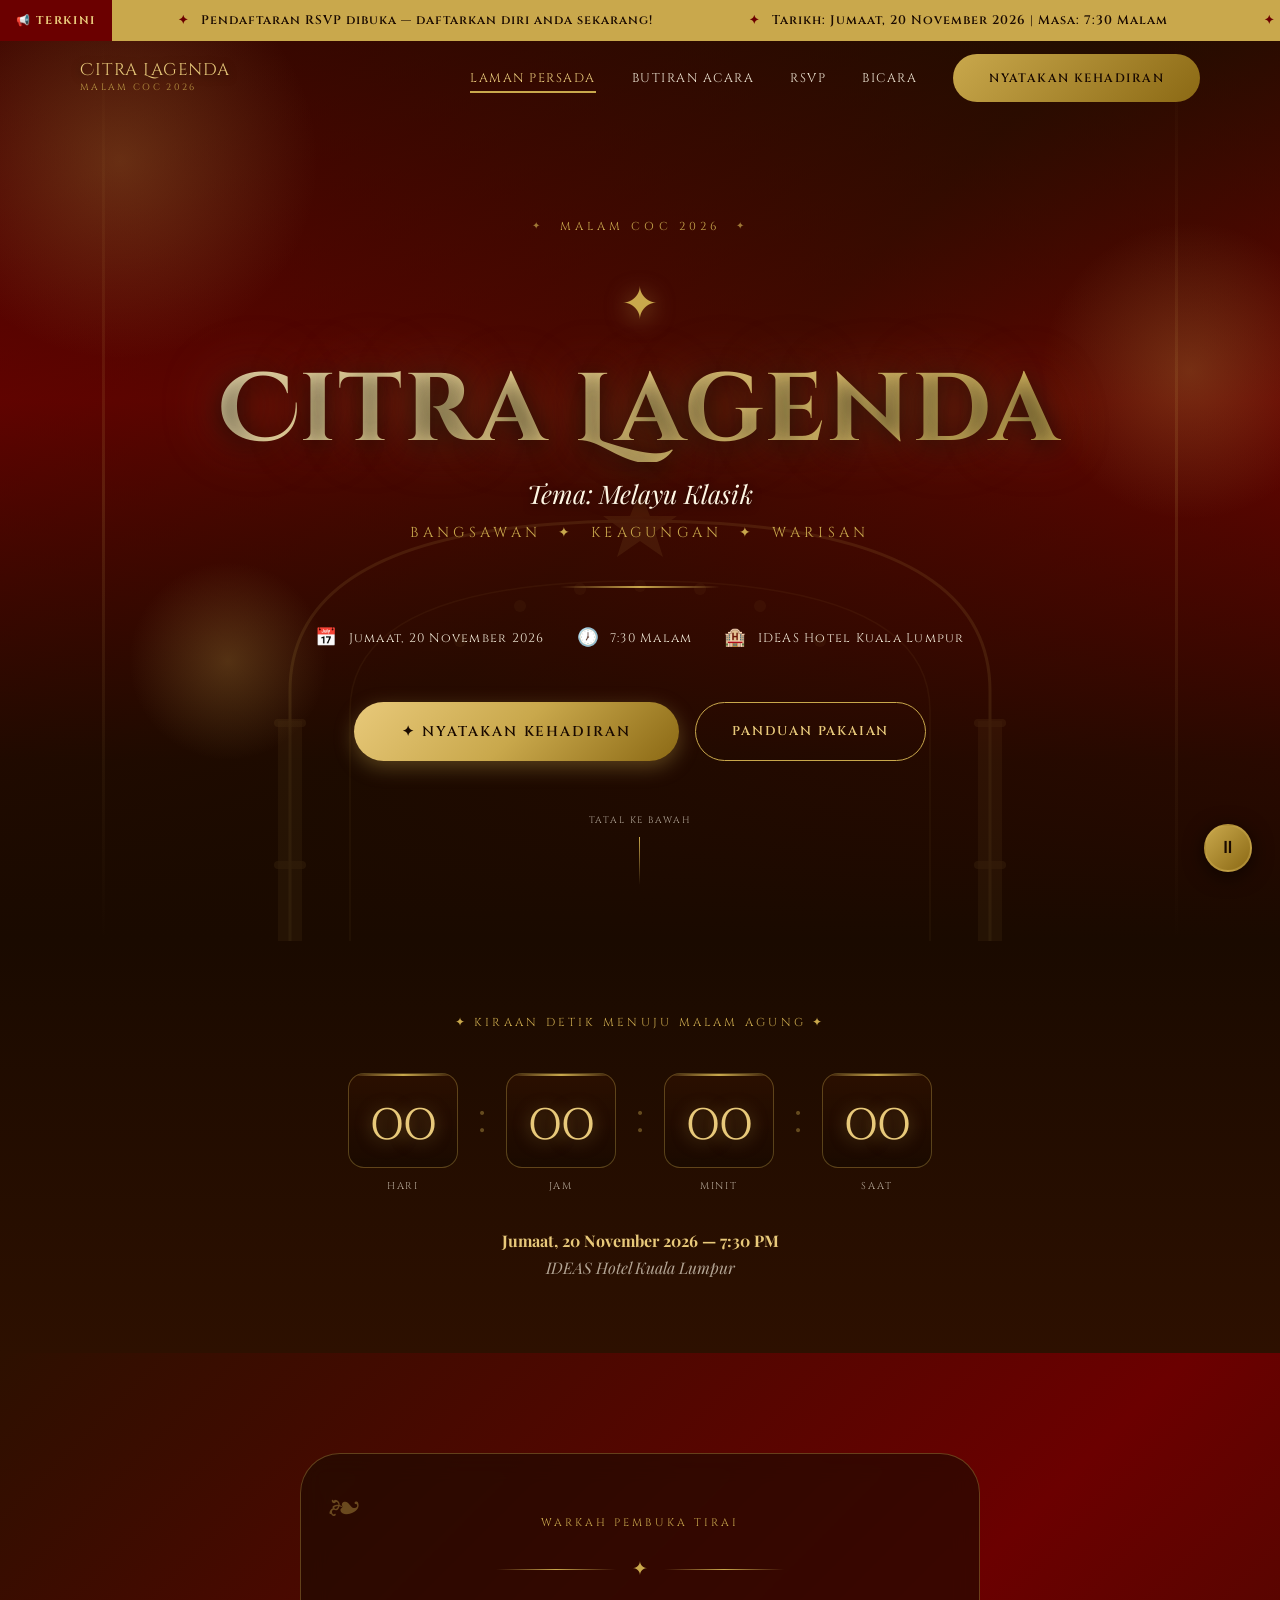
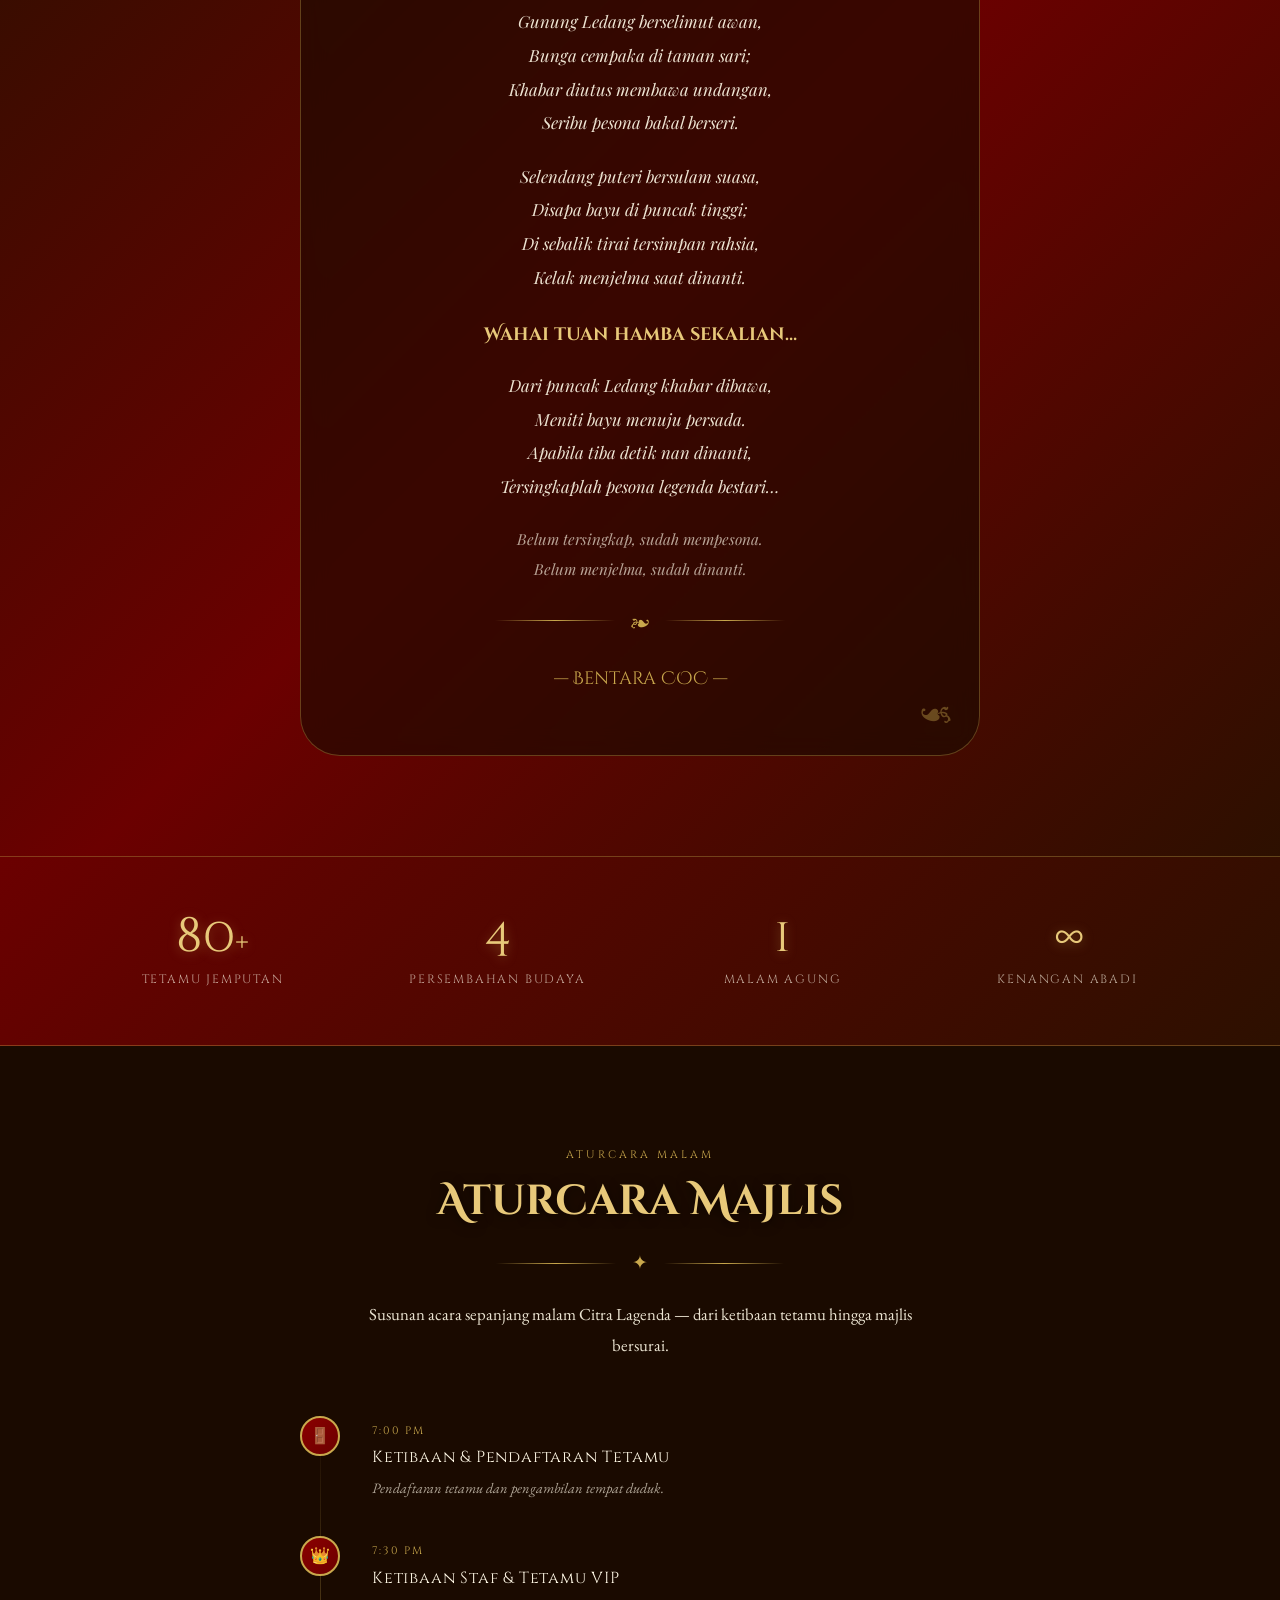
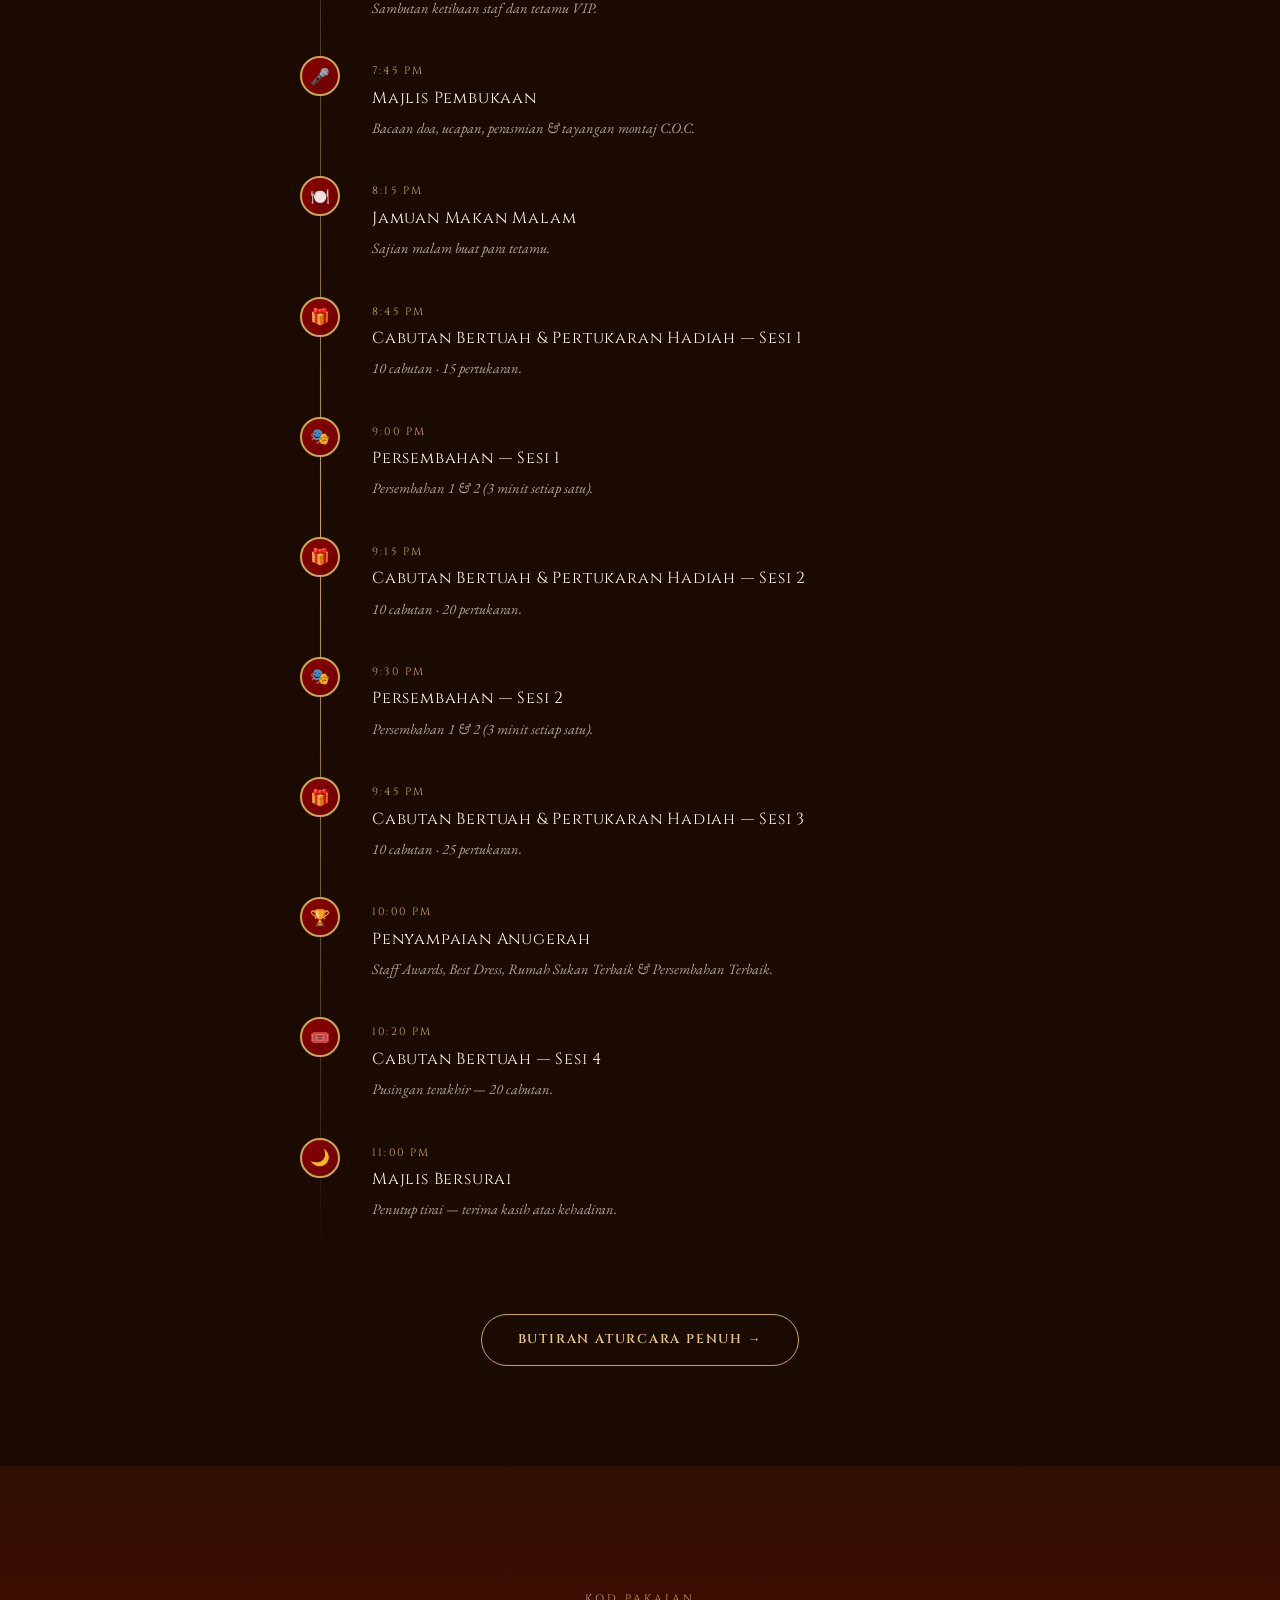
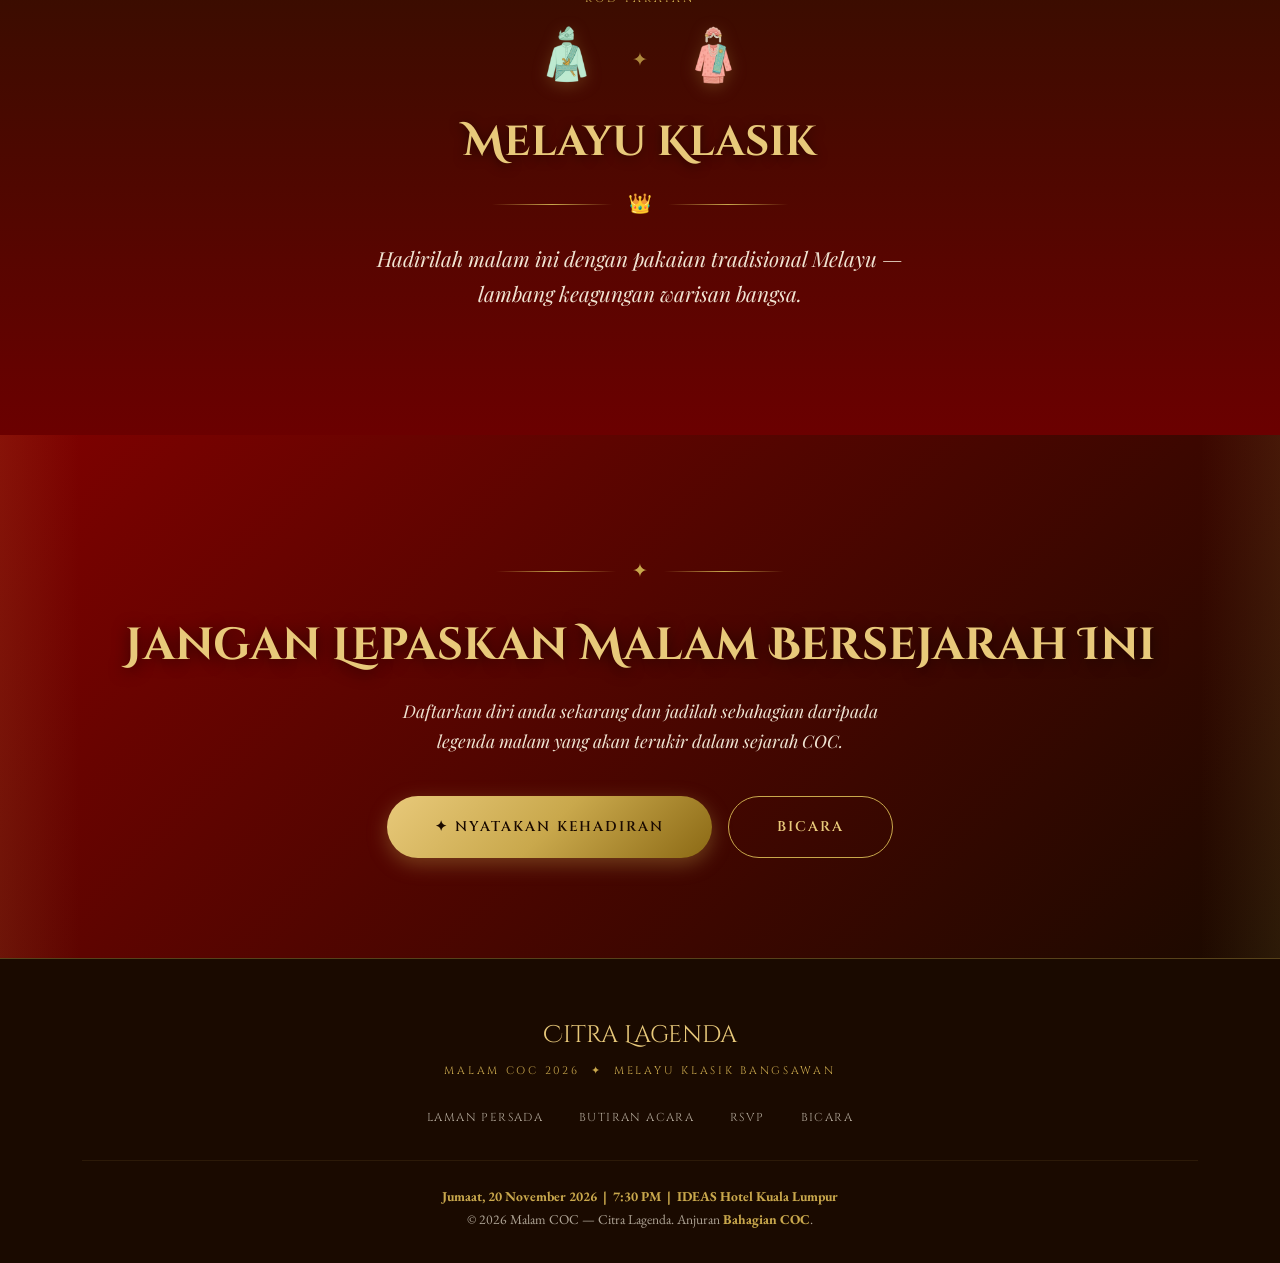
==== commit 73a3653a: "emoji pakaian" ====
--- a/index.html
+++ b/index.html
@@ -361,9 +361,14 @@
       align-items: center;
       justify-content: center;
       gap: 22px;
-      font-size: 3rem;
       margin-bottom: 18px;
       line-height: 1;
+    }
+    .dresscode-icons img {
+      width: 80px;
+      height: 80px;
+      object-fit: contain;
+      filter: drop-shadow(0 4px 8px rgba(201,168,76,0.25));
     }
     .dresscode-icons-star {
       color: var(--gold);
@@ -508,7 +513,7 @@
       .programme-timeline { margin-top: 40px; }
       .timeline-item { gap: 16px; padding-bottom: 26px; }
       .dresscode-section { padding: 64px 0; }
-      .dresscode-icons { font-size: 2.6rem; gap: 16px; }
+      .dresscode-icons img { width: 42px; height: 42px; }
     }
     @media (max-width: 420px) {
       .countdown-sep { display: none; }
@@ -873,7 +878,7 @@
       <div class="dresscode-simple reveal">
         <span class="section-label">Kod Pakaian</span>
         <div class="dresscode-icons" aria-hidden="true">
-          <span>👘</span><span class="dresscode-icons-star">✦</span><span>👗</span>
+          <img src="images/man.png" alt=""><span class="dresscode-icons-star">✦</span><img src="images/woman.png" alt="">
         </div>
         <h2 class="section-title">Melayu Klasik</h2>
         <div class="ornament-divider"><span>👑</span></div>
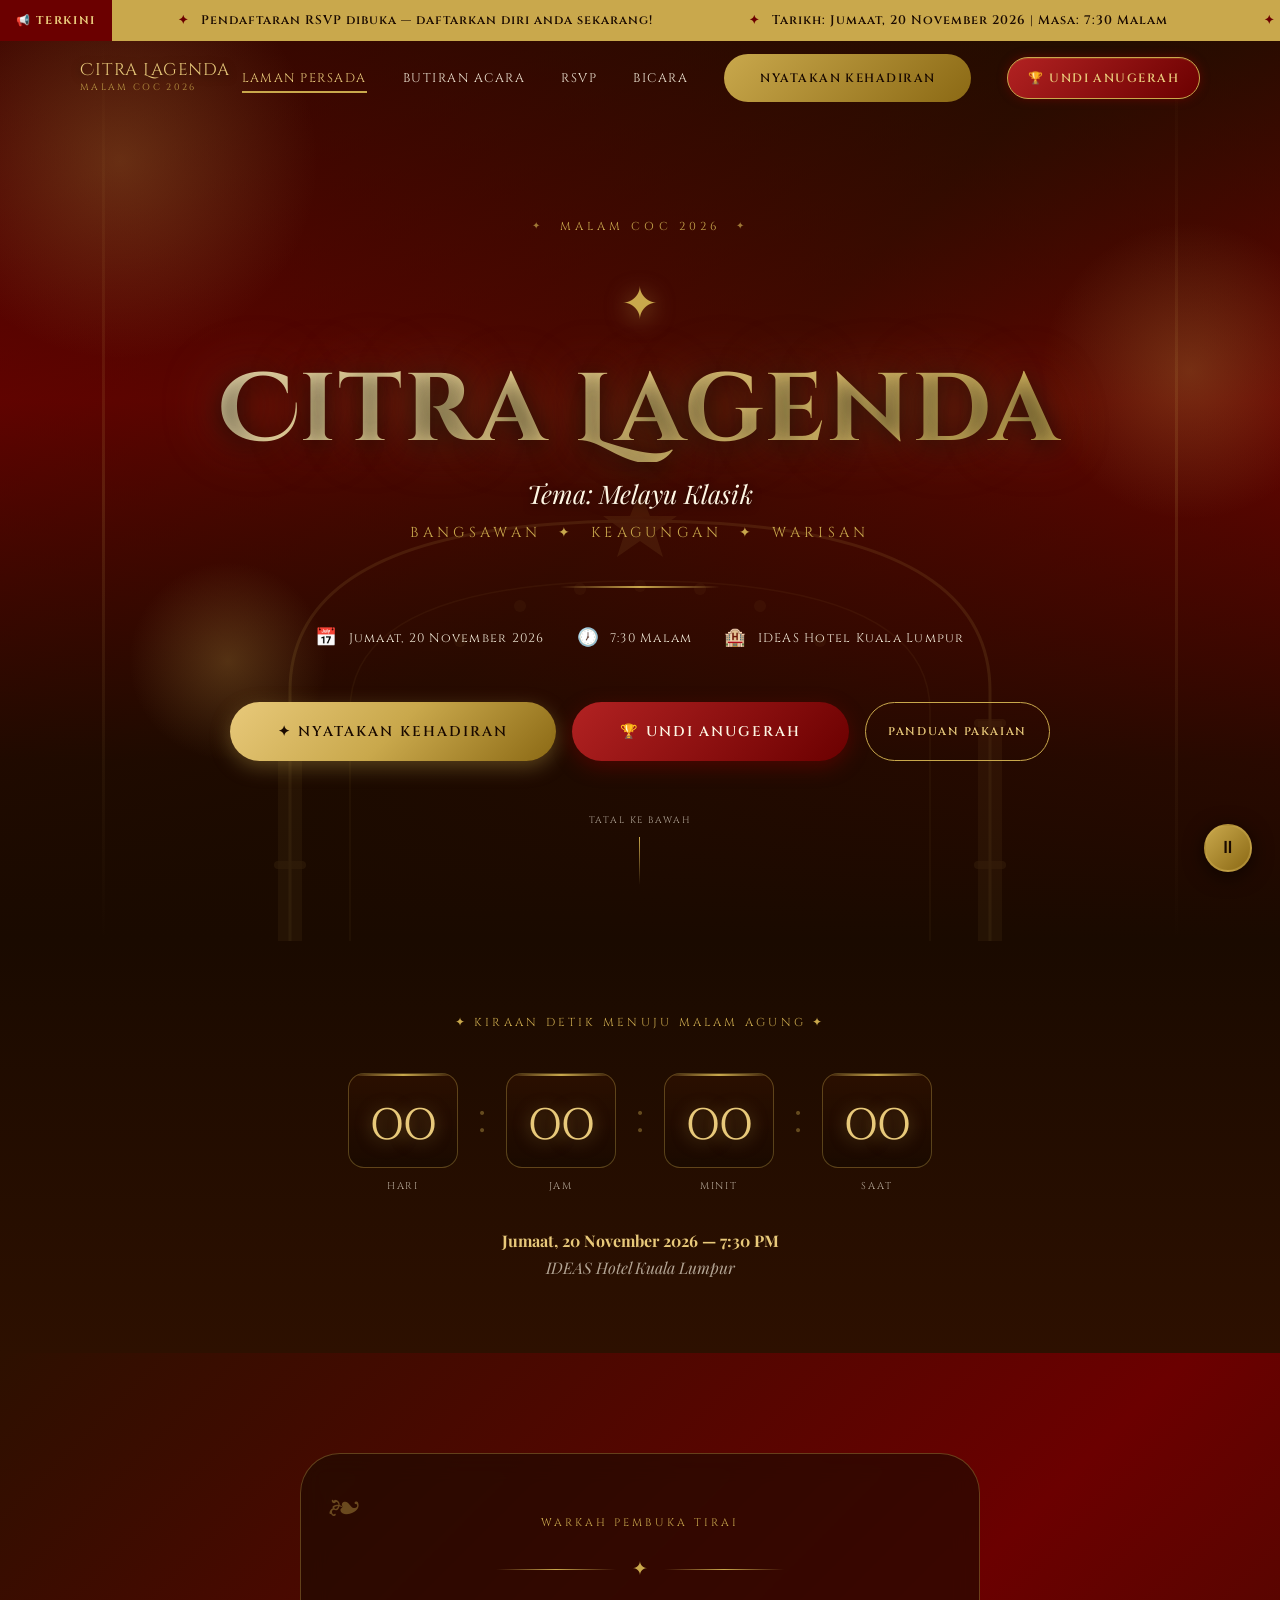
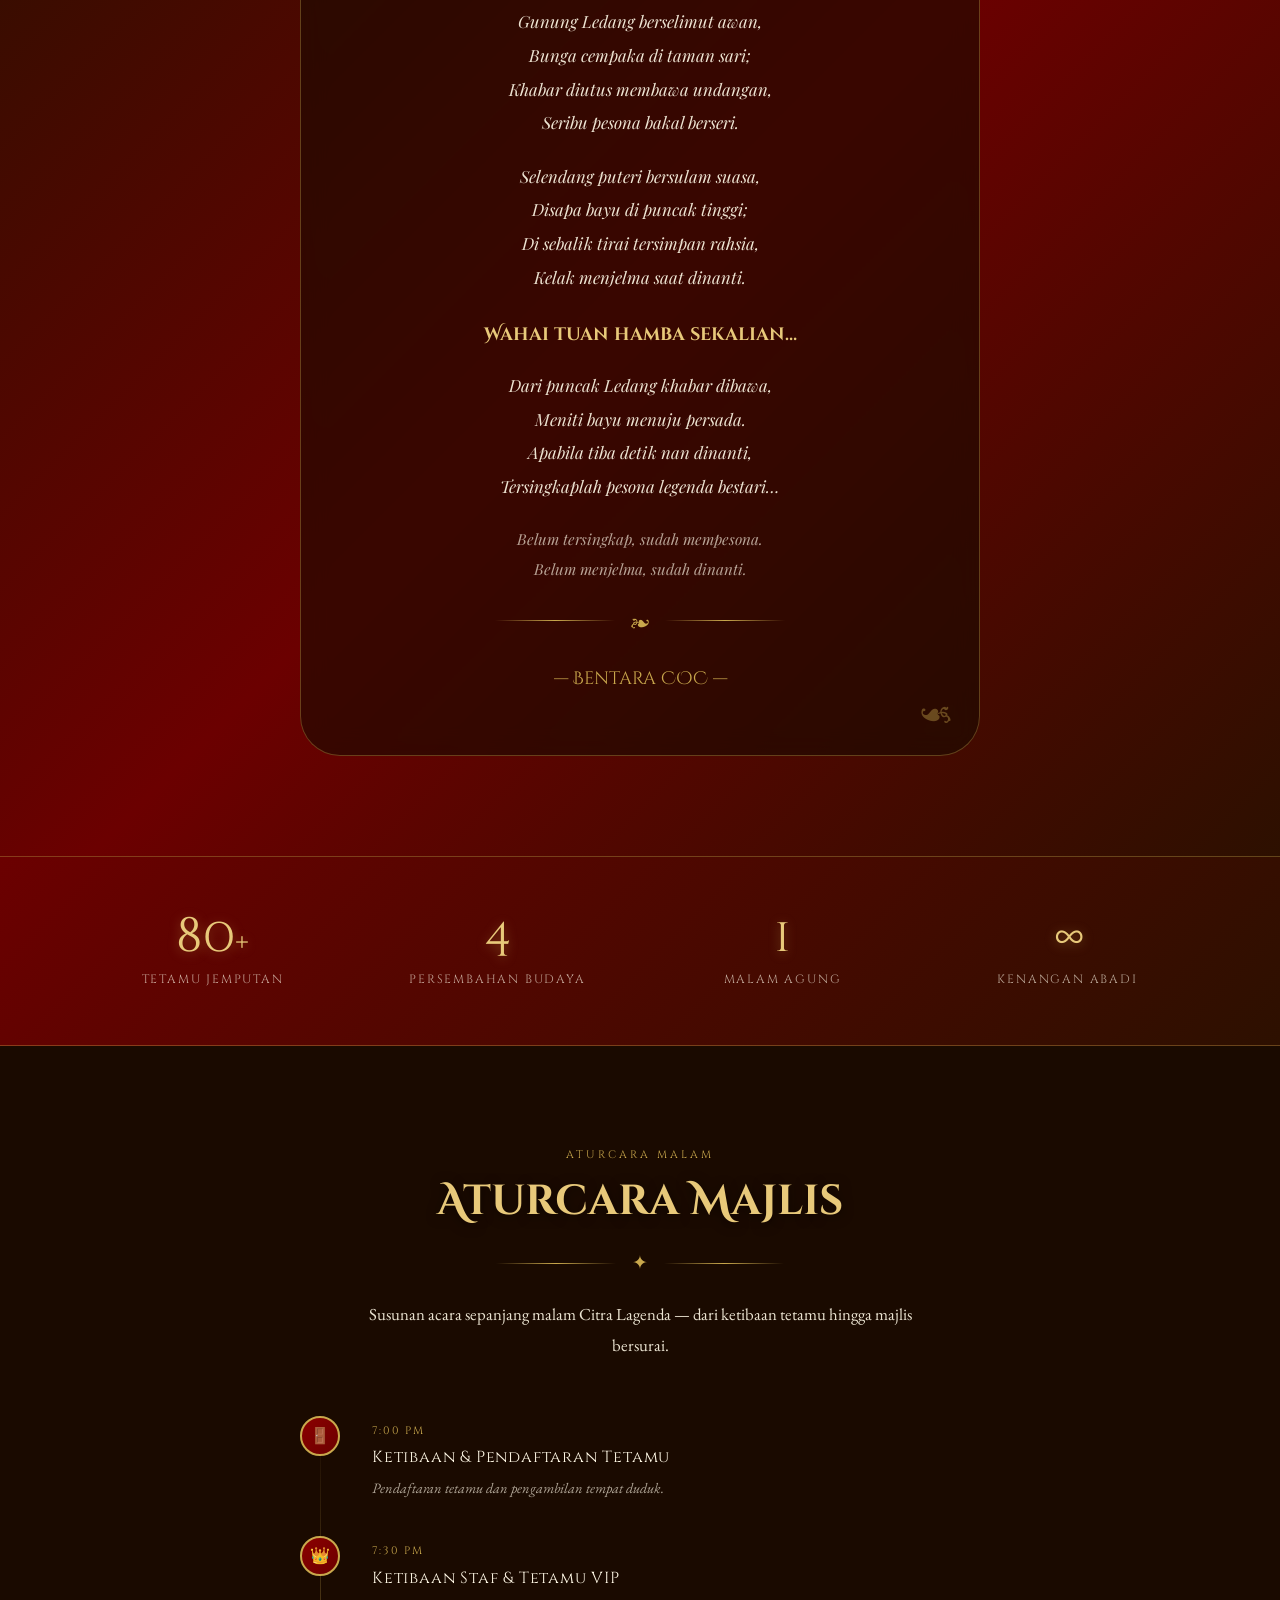
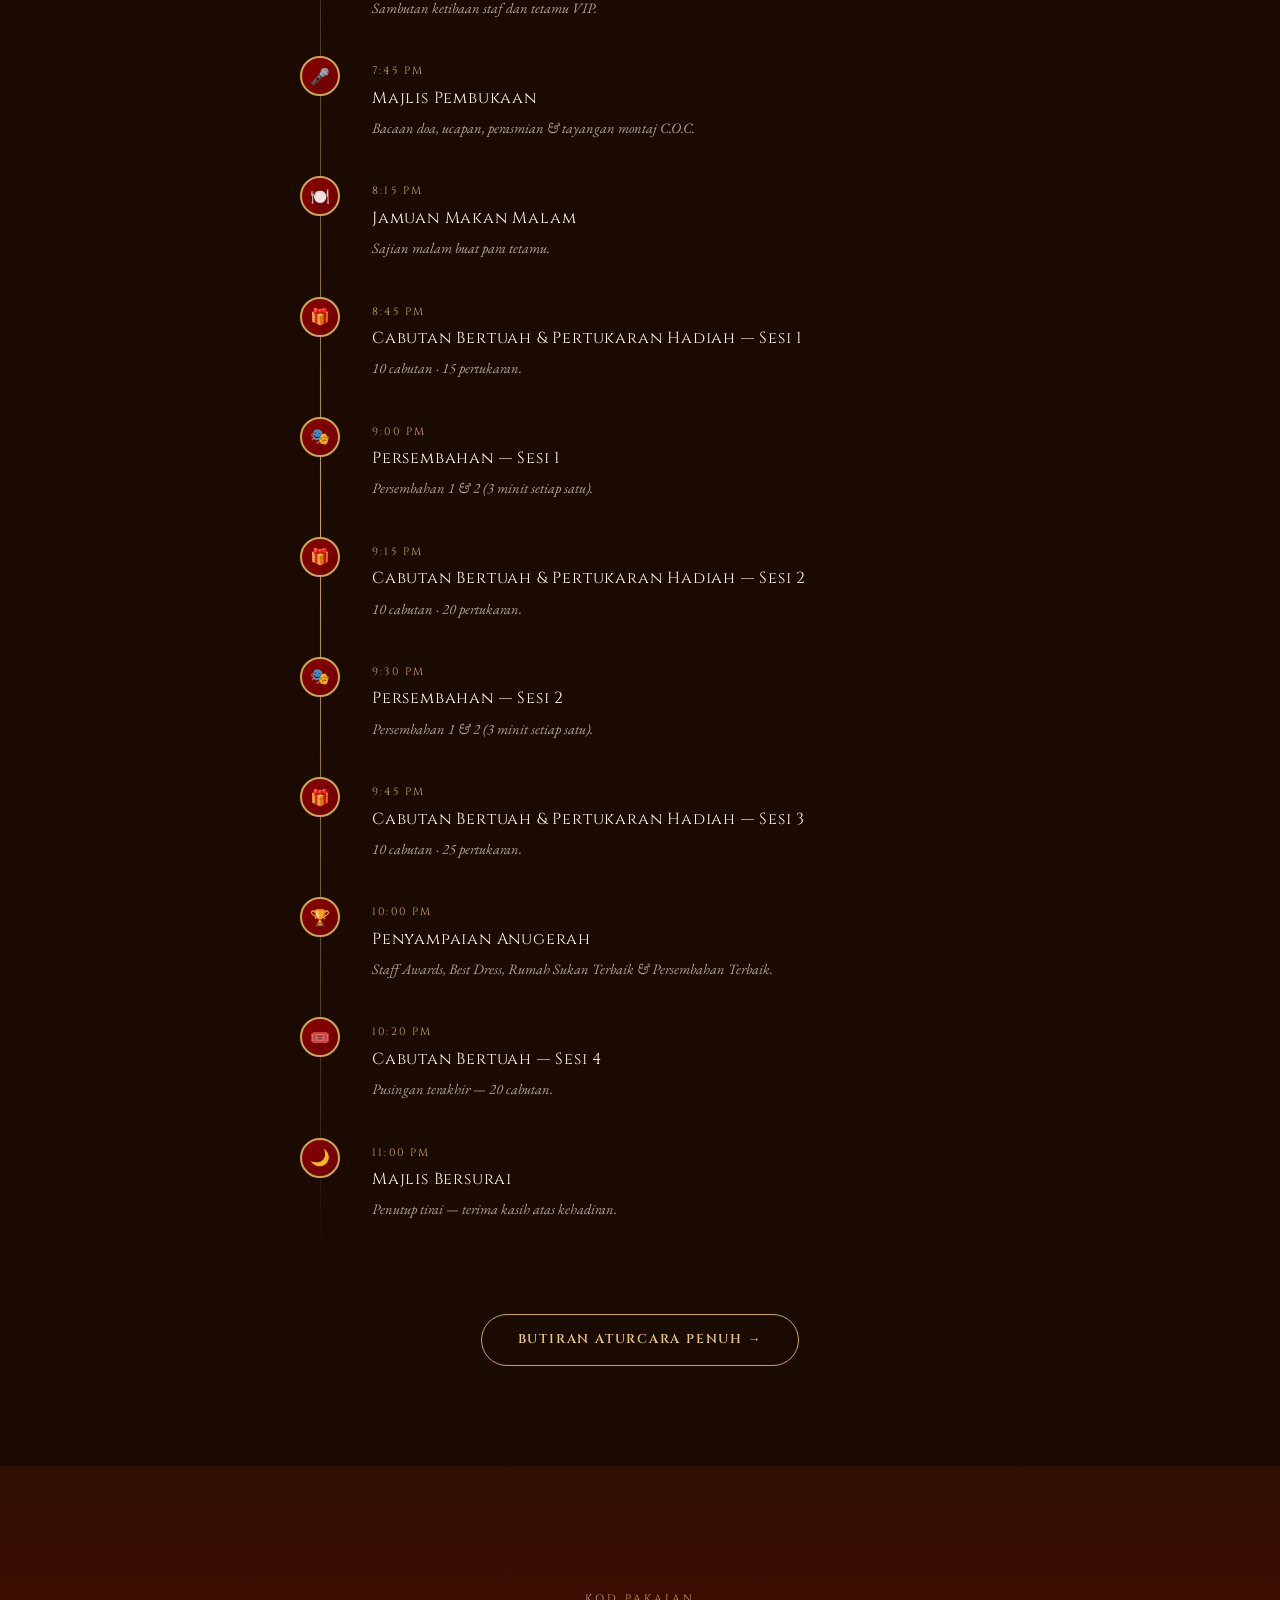
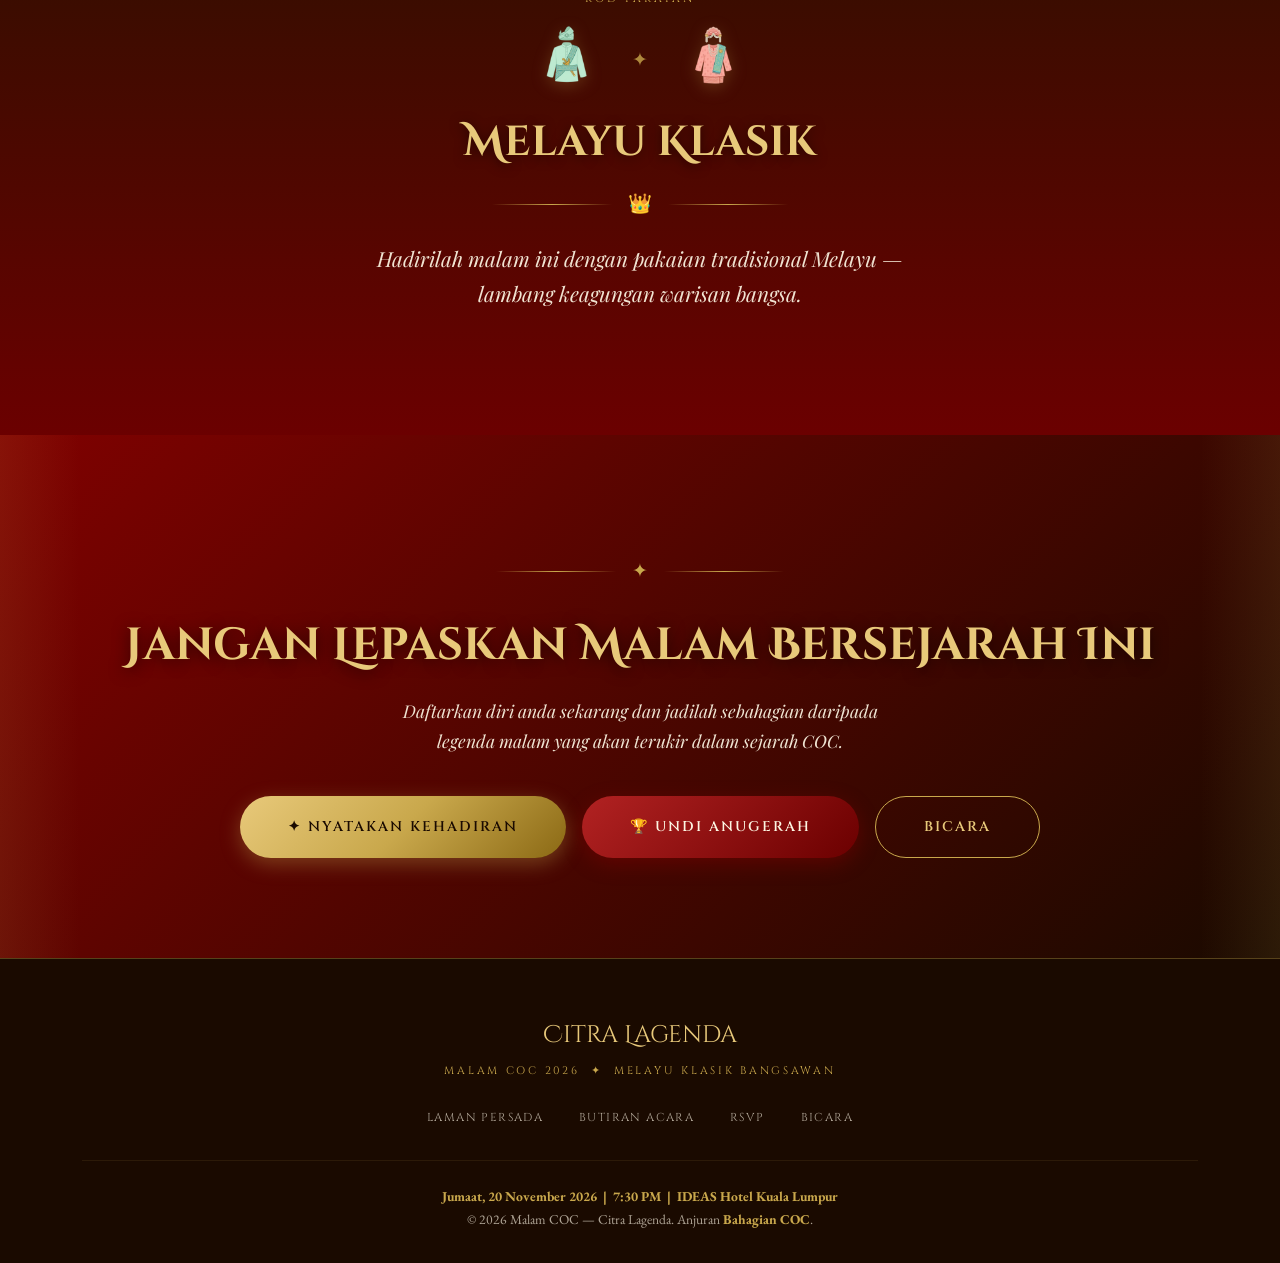
==== commit 6370f51f: "add voting" ====
--- a/index.html
+++ b/index.html
@@ -562,6 +562,7 @@
         <a href="https://forms.cloud.microsoft/r/A77bQ1tMZq" target="_blank" rel="noopener noreferrer" class="rsvp-link">RSVP</a>
         <a href="contact.html">Bicara</a>
         <a href="https://forms.cloud.microsoft/r/A77bQ1tMZq" target="_blank" rel="noopener noreferrer" class="nav-cta btn rsvp-link">Nyatakan Kehadiran</a>
+        <a href="https://forms.cloud.microsoft/r/s0qsirqYM3" target="_blank" rel="noopener noreferrer" class="nav-vote vote-link">🏆 Undi Anugerah</a>
       </div>
       <button class="nav-hamburger" id="hamburger" aria-label="Menu">
         <span></span><span></span><span></span>
@@ -571,8 +572,9 @@
       <a href="index.html" class="active">Laman Persada</a>
       <a href="eventdetails.html">Butiran Acara</a>
       <a href="https://forms.cloud.microsoft/r/A77bQ1tMZq" target="_blank" rel="noopener noreferrer" class="rsvp-link">RSVP</a>
-      <a href="contact.html">Bicara</a>
+        <a href="contact.html">Bicara</a>
       <a href="https://forms.cloud.microsoft/r/A77bQ1tMZq" target="_blank" rel="noopener noreferrer" style="color:var(--gold-light);" class="rsvp-link">✦ Nyatakan Kehadiran</a>
+      <a href="https://forms.cloud.microsoft/r/s0qsirqYM3" target="_blank" rel="noopener noreferrer" style="color:var(--gold-light);" class="vote-link">🏆 Undi Anugerah</a>
     </div>
   </nav>
 
@@ -636,7 +638,8 @@
       </div>
       <div class="hero-actions anim-up delay-4">
         <a href="https://forms.cloud.microsoft/r/A77bQ1tMZq" target="_blank" rel="noopener noreferrer" class="btn btn-gold btn-lg rsvp-link">✦ Nyatakan Kehadiran</a>
-        <a href="eventdetails.html#dresscode" class="btn btn-outline">Panduan Pakaian</a>
+        <a href="https://forms.cloud.microsoft/r/s0qsirqYM3" target="_blank" rel="noopener noreferrer" class="btn btn-crimson btn-lg vote-link">🏆 Undi Anugerah</a>
+        <a href="eventdetails.html#dresscode" class="btn btn-outline btn-sm" style="font-size:0.7rem; padding:9px 22px;">Panduan Pakaian</a>
       </div>
     </div>
 
@@ -901,6 +904,7 @@
       </p>
       <div class="cta-actions reveal delay-2">
         <a href="https://forms.cloud.microsoft/r/A77bQ1tMZq" target="_blank" rel="noopener noreferrer" class="btn btn-gold btn-lg rsvp-link">✦ Nyatakan Kehadiran</a>
+        <a href="https://forms.cloud.microsoft/r/s0qsirqYM3" target="_blank" rel="noopener noreferrer" class="btn btn-crimson btn-lg vote-link">🏆 Undi Anugerah</a>
         <a href="contact.html" class="btn btn-outline btn-lg">Bicara</a>
       </div>
     </div>
@@ -995,8 +999,7 @@
         <button class="edge-modal-copy-btn" id="edgeModalCopyBtn" onclick="edgeModalCopy()">Salin</button>
       </div>
       <div class="edge-modal-actions">
-        <button class="edge-modal-close" onclick="edgeModalClose()">Tutup</button>
-        <button class="edge-modal-open-btn" onclick="edgeModalClose(); window.open('https://forms.cloud.microsoft/r/A77bQ1tMZq','_blank','noopener,noreferrer')">Buka Terus</button>
+        <button class="edge-modal-open-btn" onclick="edgeModalClose()">Tutup</button>
       </div>
     </div>
   </div>
@@ -1027,6 +1030,51 @@
     });
   </script>
 
+
+  <!-- ── VOTE MODAL ──────────────────────────────────── -->
+  <div class="edge-modal-backdrop" id="voteModal" role="dialog" aria-modal="true" aria-labelledby="voteModalTitle">
+    <div class="edge-modal">
+      <span class="edge-modal-icon">🏆</span>
+      <div class="edge-modal-title" id="voteModalTitle">Undi Anugerah</div>
+      <p class="edge-modal-body">
+        Borang pengundian ini berfungsi <strong>terbaik dalam Microsoft Edge</strong>.<br>
+        Salin pautan di bawah dan tampalkan dalam pelayar Edge anda.
+      </p>
+      <div class="edge-modal-link-box">
+        <span class="edge-modal-link-text">https://forms.cloud.microsoft/r/s0qsirqYM3</span>
+        <button class="edge-modal-copy-btn" id="voteModalCopyBtn" onclick="voteModalCopy()">Salin</button>
+      </div>
+      <div class="edge-modal-actions">
+        <button class="edge-modal-open-btn" onclick="voteModalClose()">Tutup</button>
+      </div>
+    </div>
+  </div>
+  <script>
+    const VOTE_URL   = 'https://forms.cloud.microsoft/r/s0qsirqYM3';
+    const isMobileV  = /Android|iPhone|iPad|iPod/i.test(navigator.userAgent);
+    document.querySelectorAll('a.vote-link').forEach(function(a) {
+      a.addEventListener('click', function(e) {
+        if (isMobileV) {
+          e.preventDefault();
+          document.getElementById('voteModal').classList.add('open');
+        }
+      });
+    });
+    function voteModalClose() {
+      document.getElementById('voteModal').classList.remove('open');
+    }
+    function voteModalCopy() {
+      navigator.clipboard.writeText(VOTE_URL).then(function() {
+        var btn = document.getElementById('voteModalCopyBtn');
+        btn.textContent = 'Disalin!';
+        btn.classList.add('copied');
+        setTimeout(function() { btn.textContent = 'Salin'; btn.classList.remove('copied'); }, 2500);
+      });
+    }
+    document.getElementById('voteModal').addEventListener('click', function(e) {
+      if (e.target === document.getElementById('voteModal')) voteModalClose();
+    });
+  </script>
   <!-- ── BACKGROUND MUSIC ────────────────────────────── -->
   <audio id="bgMusic" loop preload="auto">
     <source src="music/Mahligai Permata.mp3" type="audio/mpeg">
@@ -1122,4 +1170,8 @@
   </script>
 
 </body>
-</html>+</html>
+
+
+
+
--- a/css/style.css
+++ b/css/style.css
@@ -208,6 +208,32 @@
   color: var(--dark) !important;
 }
 .nav-cta::after { display: none !important; }
+
+/* ── Vote nav pill ── */
+.nav-vote {
+  font-family: var(--font-heading) !important;
+  font-size: 0.75rem !important;
+  letter-spacing: 0.12em !important;
+  background: linear-gradient(135deg, var(--crimson-light), var(--crimson-deep)) !important;
+  color: var(--gold-light) !important;
+  border: 1.5px solid var(--gold) !important;
+  border-radius: 999px !important;
+  padding: 10px 20px !important;
+  font-weight: 600;
+  box-shadow: 0 0 10px rgba(139,0,0,0.5), inset 0 1px 0 rgba(201,168,76,0.2) !important;
+  animation: voteGlow 2s ease-in-out infinite;
+  transition: transform var(--transition), box-shadow var(--transition) !important;
+}
+.nav-vote:hover {
+  transform: translateY(-2px) !important;
+  box-shadow: 0 6px 20px rgba(139,0,0,0.65), inset 0 1px 0 rgba(201,168,76,0.2) !important;
+  color: var(--gold-light) !important;
+}
+.nav-vote::after { display: none !important; }
+@keyframes voteGlow {
+  0%, 100% { box-shadow: 0 0 8px 0 rgba(178,34,34,0.4), inset 0 1px 0 rgba(201,168,76,0.2); }
+  50%       { box-shadow: 0 0 18px 4px rgba(178,34,34,0.7), inset 0 1px 0 rgba(201,168,76,0.2); }
+}
 .nav-hamburger {
   display: none;
   flex-direction: column;
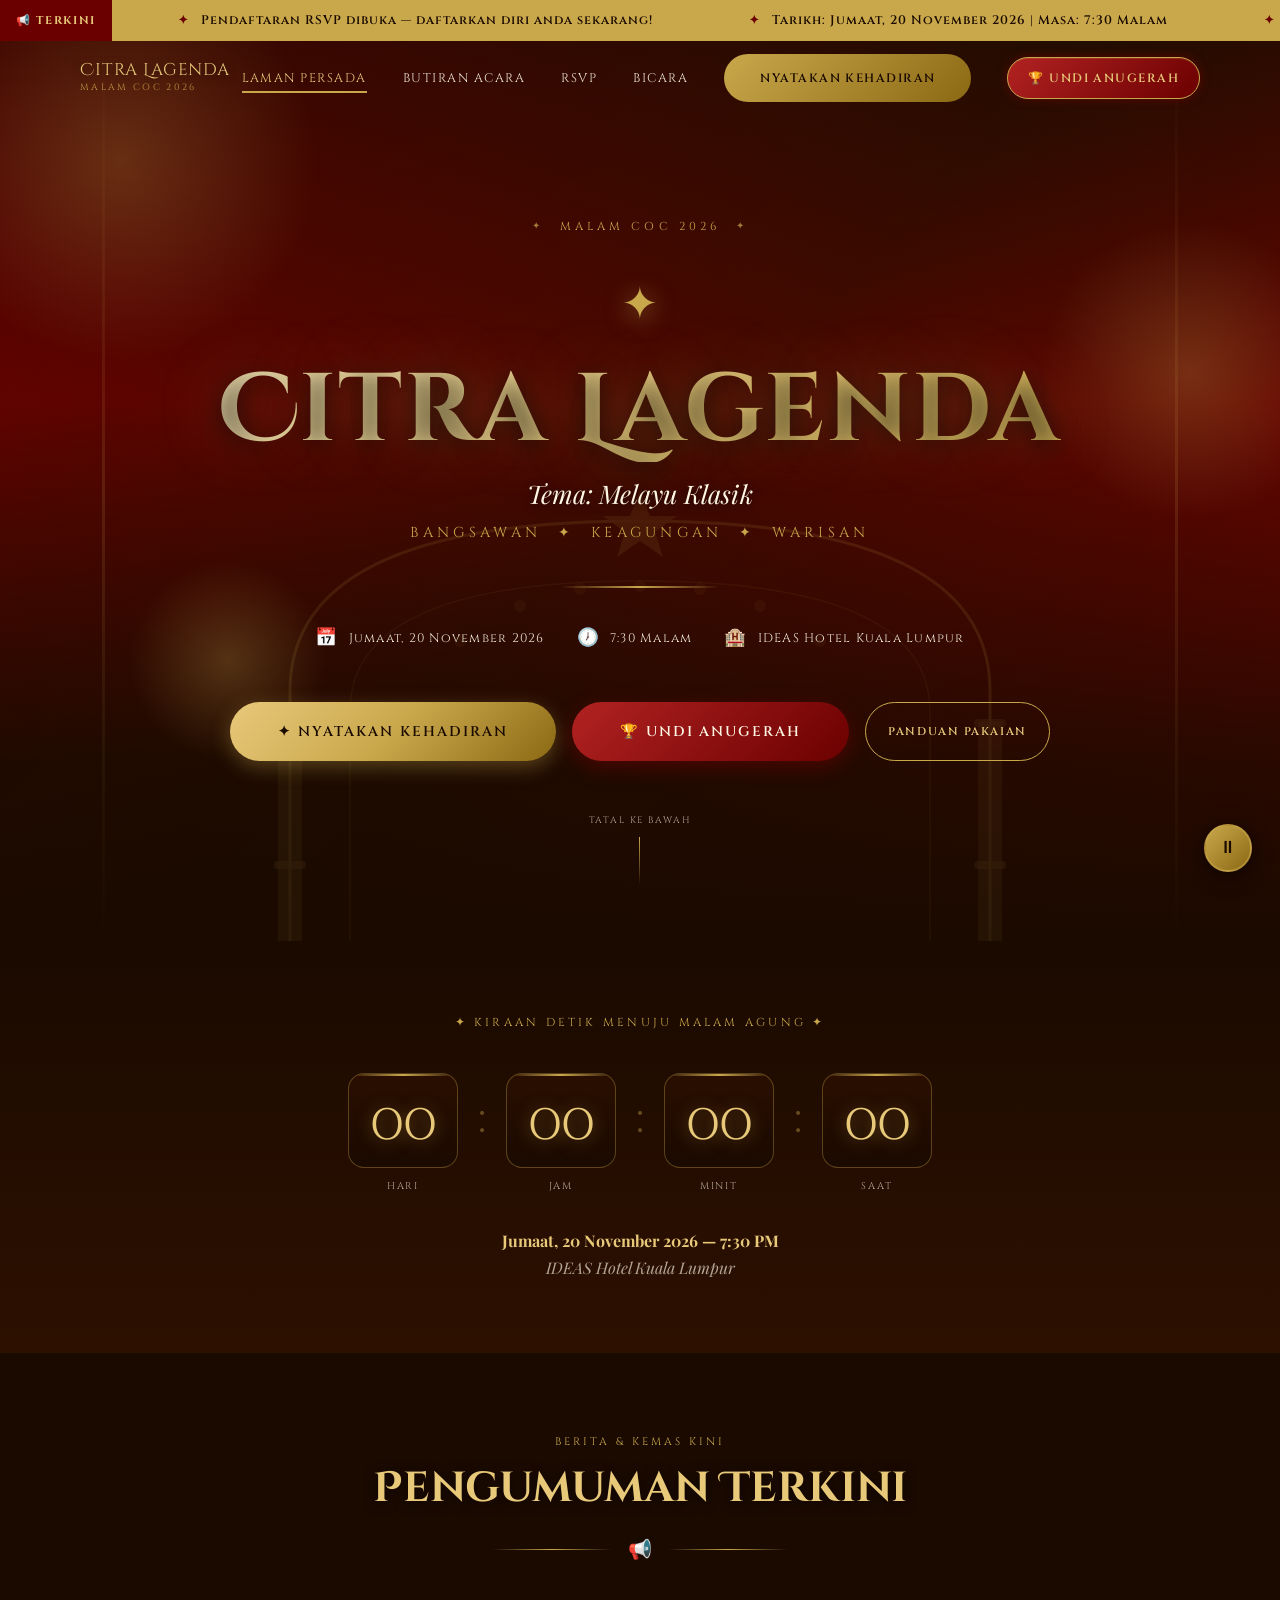
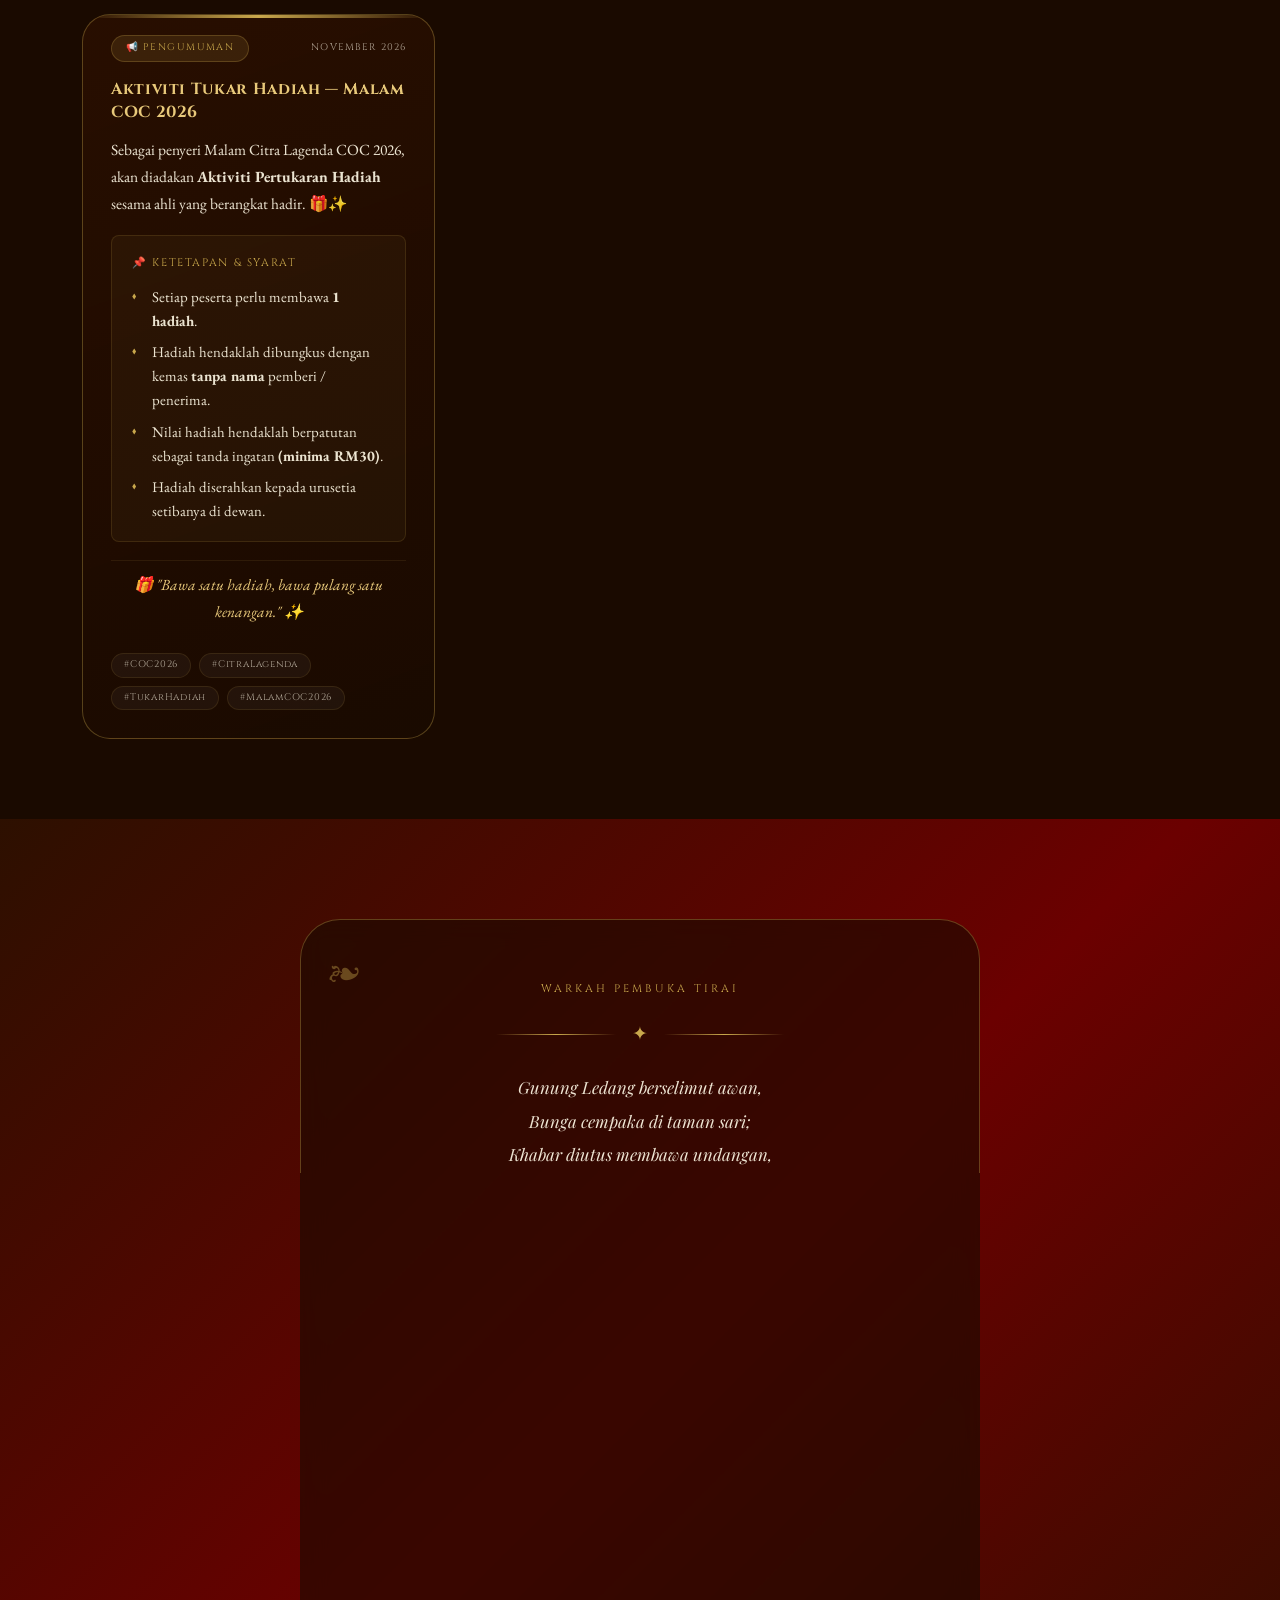
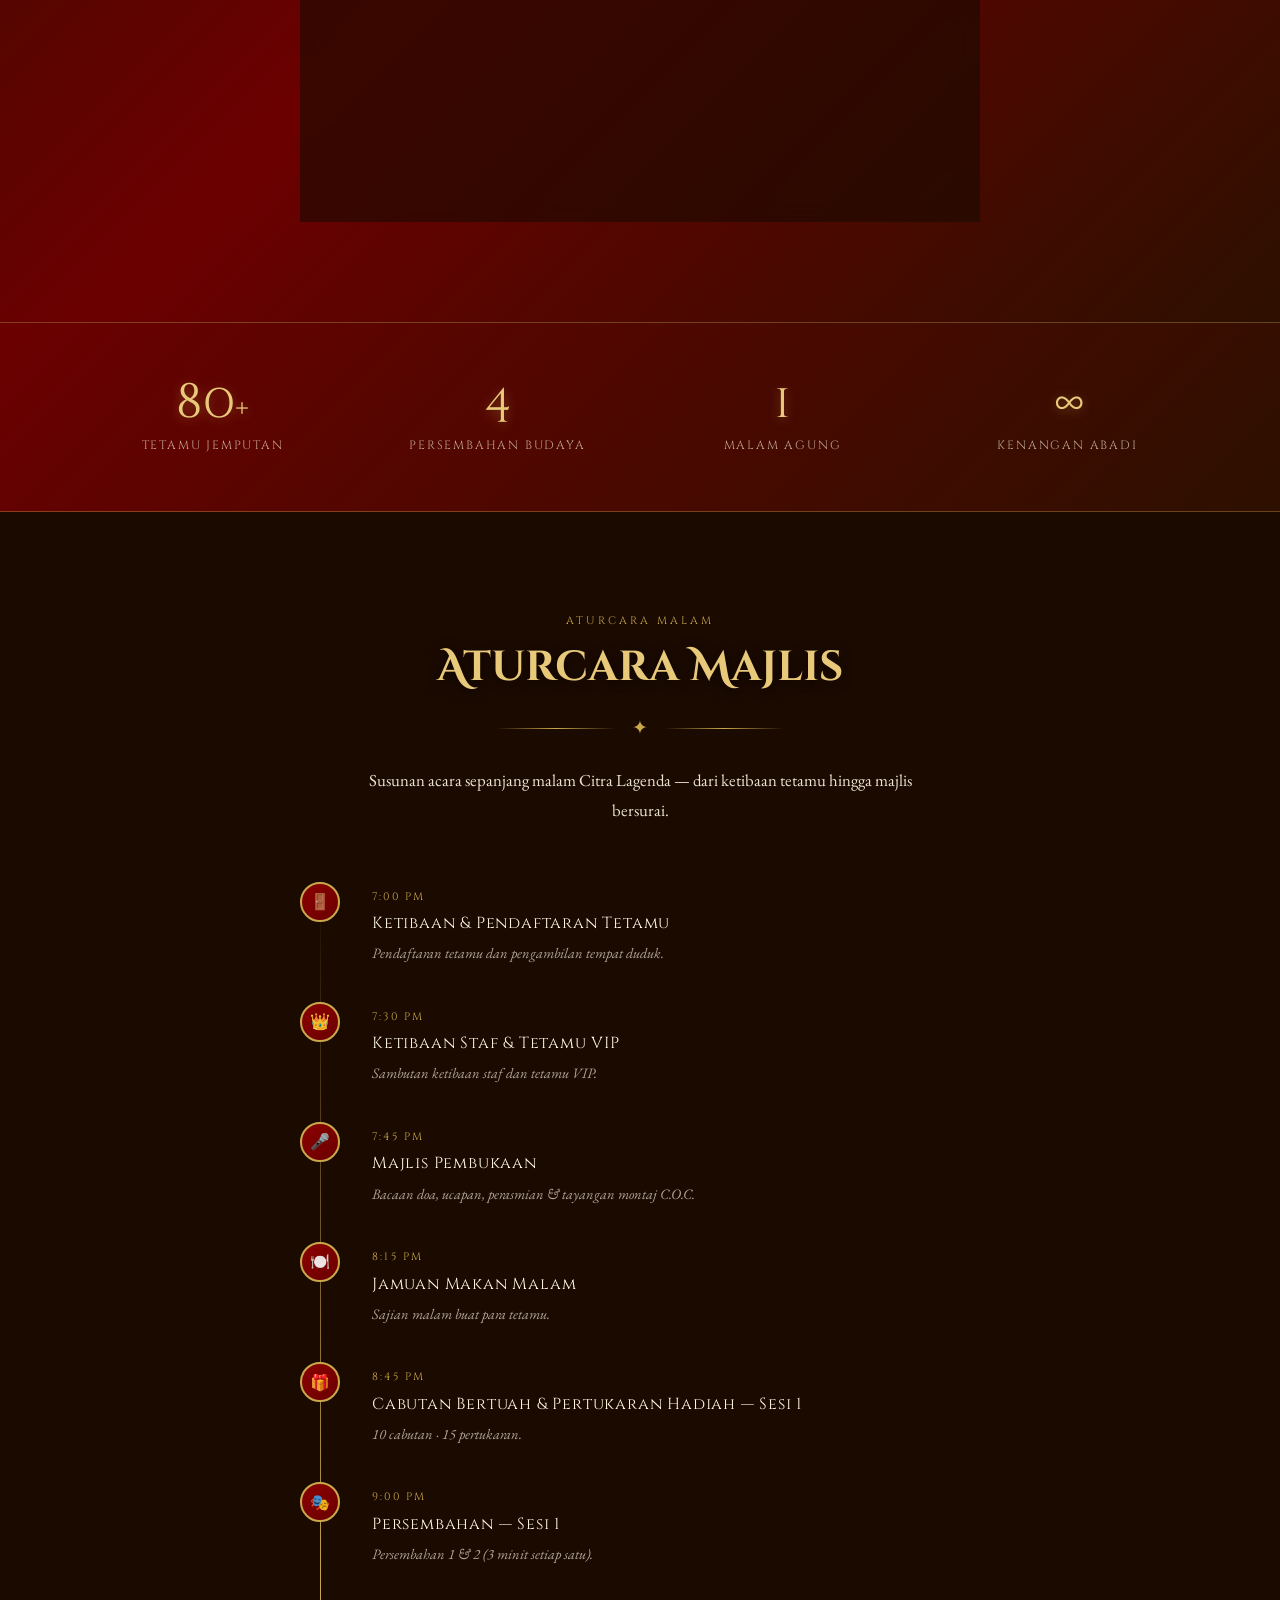
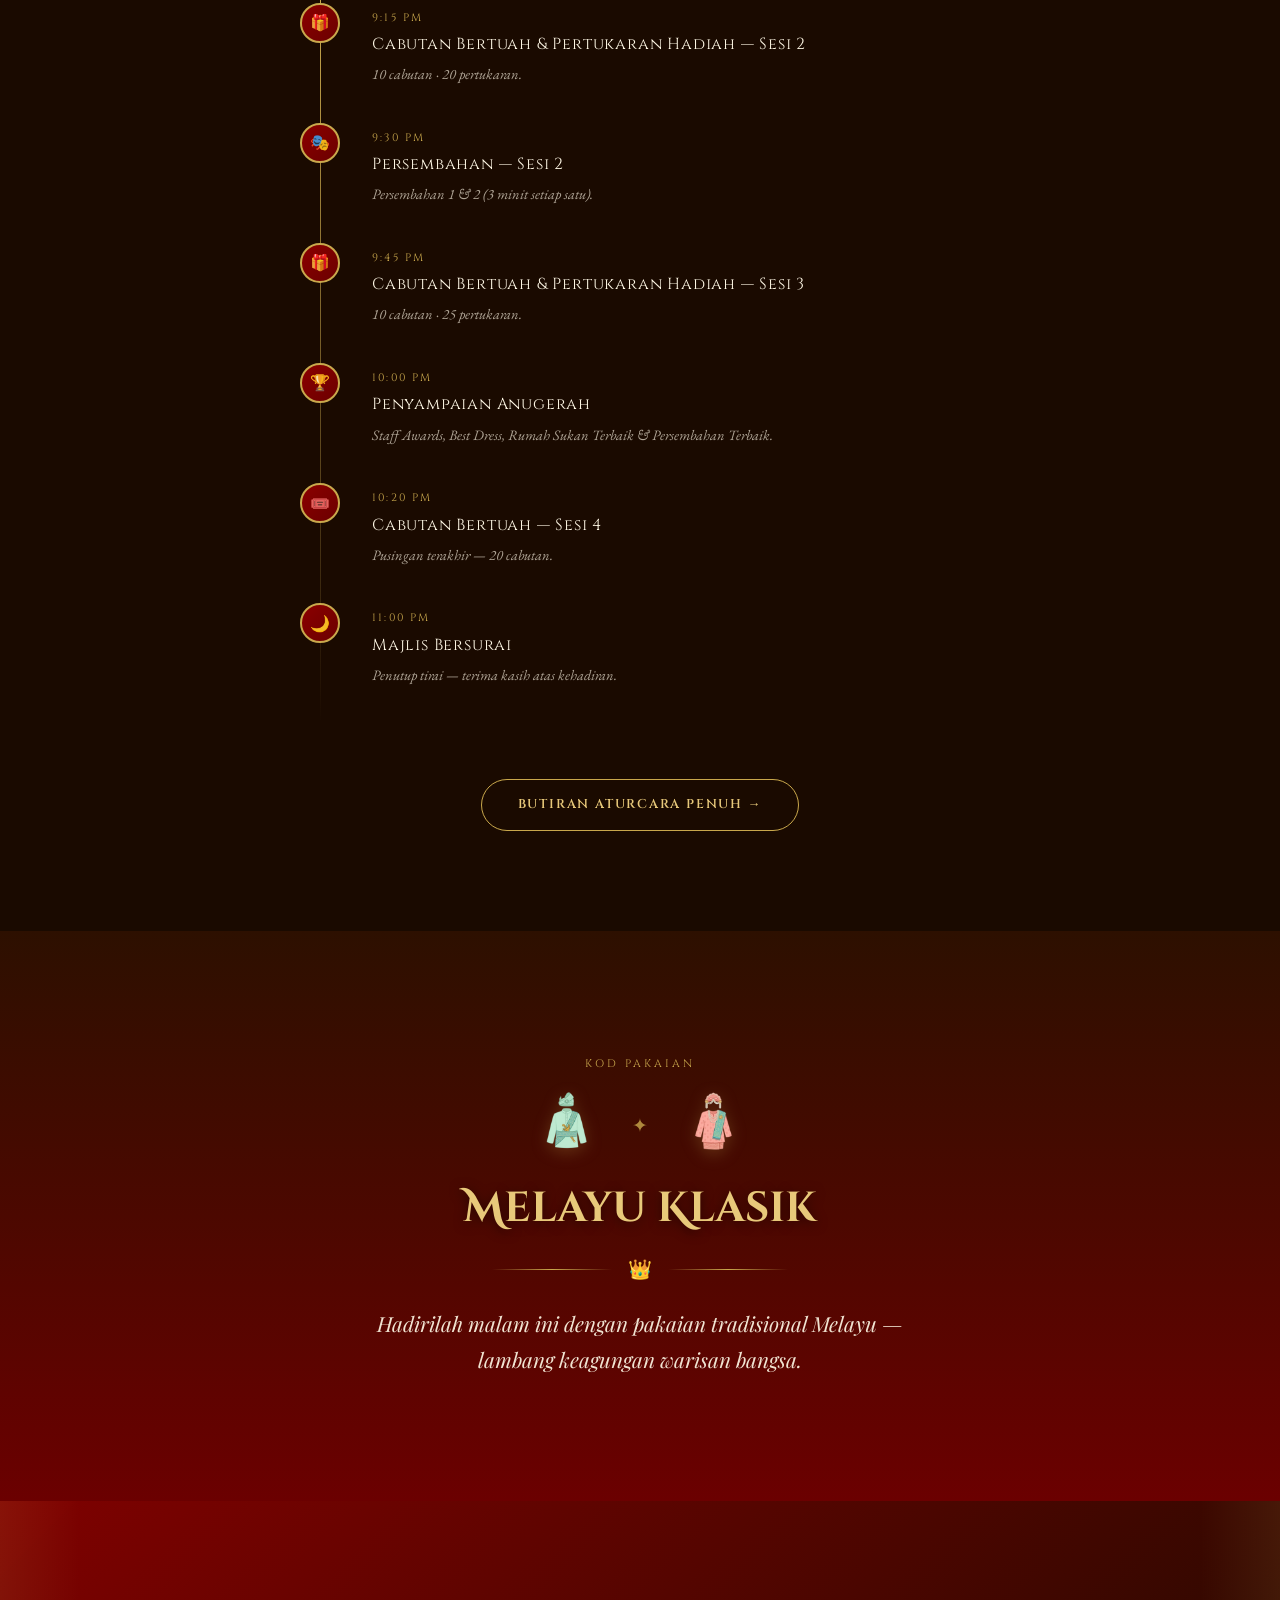
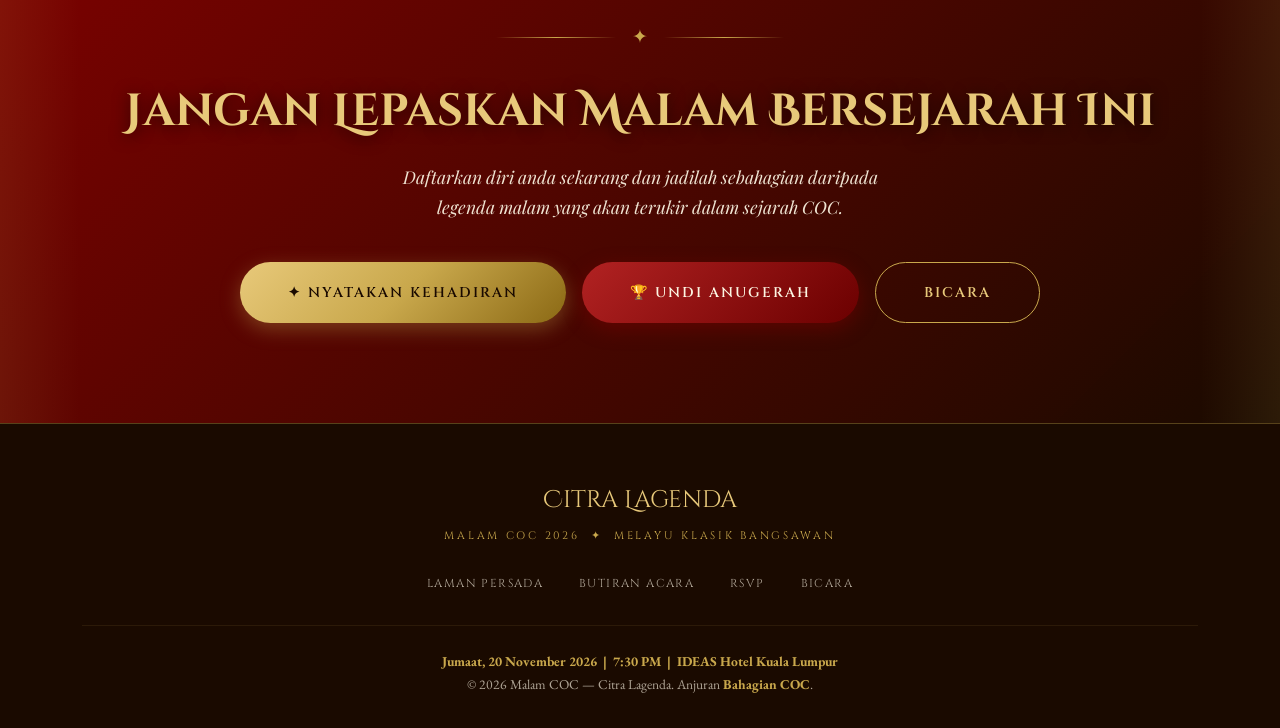
==== commit 6b6c992a: "add news" ====
--- a/index.html
+++ b/index.html
@@ -453,6 +453,146 @@
       font-size: 0.9rem;
       color: var(--text-muted);
       font-style: italic;
+    }
+
+    /* ── NEWS SECTION ────────────────────────────────────── */
+    .news-section {
+      background: var(--dark);
+      padding: 80px 0;
+    }
+    .news-grid {
+      display: grid;
+      grid-template-columns: repeat(auto-fill, minmax(340px, 1fr));
+      gap: 28px;
+      margin-top: 48px;
+    }
+    .news-card {
+      background: linear-gradient(160deg, rgba(45,16,0,0.75), rgba(26,10,0,0.9));
+      border: 1px solid var(--border-gold);
+      border-radius: var(--radius-lg);
+      overflow: hidden;
+      transition: transform var(--transition), box-shadow var(--transition);
+      position: relative;
+    }
+    .news-card::before {
+      content: '';
+      position: absolute; top: 0; left: 0; right: 0;
+      height: 3px;
+      background: linear-gradient(to right, transparent, var(--gold), transparent);
+    }
+    .news-card:hover {
+      transform: translateY(-5px);
+      box-shadow: 0 20px 50px rgba(0,0,0,0.5);
+    }
+    .news-card-header {
+      display: flex;
+      align-items: center;
+      justify-content: space-between;
+      padding: 20px 28px 0;
+      gap: 12px;
+    }
+    .news-badge {
+      font-family: var(--font-heading);
+      font-size: 0.6rem;
+      letter-spacing: 0.15em;
+      text-transform: uppercase;
+      background: rgba(201,168,76,0.12);
+      color: var(--gold);
+      border: 1px solid rgba(201,168,76,0.25);
+      border-radius: 999px;
+      padding: 4px 14px;
+    }
+    .news-date {
+      font-family: var(--font-heading);
+      font-size: 0.6rem;
+      letter-spacing: 0.12em;
+      color: var(--text-muted);
+      text-transform: uppercase;
+    }
+    .news-title {
+      font-family: var(--font-heading);
+      font-size: 1rem;
+      letter-spacing: 0.04em;
+      color: var(--gold-light);
+      padding: 16px 28px 12px;
+      line-height: 1.45;
+    }
+    .news-body {
+      padding: 0 28px 28px;
+    }
+    .news-body p {
+      font-family: var(--font-body);
+      font-size: 0.97rem;
+      color: var(--text-on-dark);
+      line-height: 1.75;
+      margin-bottom: 18px;
+    }
+    .news-rules {
+      background: rgba(201,168,76,0.05);
+      border: 1px solid rgba(201,168,76,0.15);
+      border-radius: var(--radius-sm);
+      padding: 18px 20px;
+      margin-bottom: 18px;
+    }
+    .news-rules-title {
+      font-family: var(--font-heading);
+      font-size: 0.68rem;
+      letter-spacing: 0.15em;
+      text-transform: uppercase;
+      color: var(--gold);
+      margin-bottom: 12px;
+    }
+    .news-rules ul {
+      list-style: none;
+      padding: 0;
+      display: grid;
+      gap: 8px;
+    }
+    .news-rules ul li {
+      font-family: var(--font-body);
+      font-size: 0.93rem;
+      color: var(--text-on-dark);
+      line-height: 1.6;
+      padding-left: 20px;
+      position: relative;
+    }
+    .news-rules ul li::before {
+      content: '◆';
+      position: absolute;
+      left: 0;
+      top: 6px;
+      color: var(--gold);
+      font-size: 0.4rem;
+    }
+    .news-quote {
+      font-family: var(--font-sub);
+      font-style: italic;
+      font-size: 0.97rem;
+      color: var(--gold-light) !important;
+      text-align: center;
+      padding: 10px 0 14px;
+      border-top: 1px solid rgba(201,168,76,0.1);
+      margin-top: 4px;
+      margin-bottom: 14px !important;
+    }
+    .news-tags {
+      display: flex;
+      flex-wrap: wrap;
+      gap: 8px;
+    }
+    .news-tags span {
+      font-family: var(--font-heading);
+      font-size: 0.6rem;
+      letter-spacing: 0.08em;
+      color: var(--text-muted);
+      background: rgba(255,255,255,0.04);
+      border: 1px solid rgba(201,168,76,0.12);
+      border-radius: 999px;
+      padding: 3px 12px;
+    }
+    @media (max-width: 600px) {
+      .news-grid { grid-template-columns: 1fr; }
+      .news-card-header { flex-direction: column; align-items: flex-start; }
     }
 
     /* ── CTA BANNER ──────────────────────────────────────── */
@@ -688,6 +828,50 @@
         <strong>Jumaat, 20 November 2026 &mdash; 7:30 PM</strong><br>
         IDEAS Hotel Kuala Lumpur
       </p>
+    </div>
+  </section>
+
+  <!-- ══════════════════════════════════════════════════
+       BERITA & KEMAS KINI
+  ══════════════════════════════════════════════════ -->
+  <section class="news-section" id="berita">
+    <div class="container">
+      <div class="text-center reveal">
+        <span class="section-label">Berita &amp; Kemas Kini</span>
+        <h2 class="section-title">Pengumuman Terkini</h2>
+        <div class="ornament-divider"><span>📢</span></div>
+      </div>
+
+      <div class="news-grid">
+
+        <!-- News card 1 -->
+        <div class="news-card reveal">
+          <div class="news-card-header">
+            <span class="news-badge">📢 Pengumuman</span>
+            <span class="news-date">November 2026</span>
+          </div>
+          <h3 class="news-title">Aktiviti Tukar Hadiah — Malam COC 2026</h3>
+          <div class="news-body">
+            <p>Sebagai penyeri Malam Citra Lagenda COC 2026, akan diadakan <strong>Aktiviti Pertukaran Hadiah</strong> sesama ahli yang berangkat hadir. 🎁✨</p>
+
+            <div class="news-rules">
+              <div class="news-rules-title">📌 Ketetapan &amp; Syarat</div>
+              <ul>
+                <li>Setiap peserta perlu membawa <strong>1 hadiah</strong>.</li>
+                <li>Hadiah hendaklah dibungkus dengan kemas <strong>tanpa nama</strong> pemberi / penerima.</li>
+                <li>Nilai hadiah hendaklah berpatutan sebagai tanda ingatan <strong>(minima RM30)</strong>.</li>
+                <li>Hadiah diserahkan kepada urusetia setibanya di dewan.</li>
+              </ul>
+            </div>
+
+            <p class="news-quote">🎁 <em>"Bawa satu hadiah, bawa pulang satu kenangan."</em> ✨</p>
+            <div class="news-tags">
+              <span>#COC2026</span><span>#CitraLagenda</span><span>#TukarHadiah</span><span>#MalamCOC2026</span>
+            </div>
+          </div>
+        </div>
+
+      </div><!-- /news-grid -->
     </div>
   </section>
 
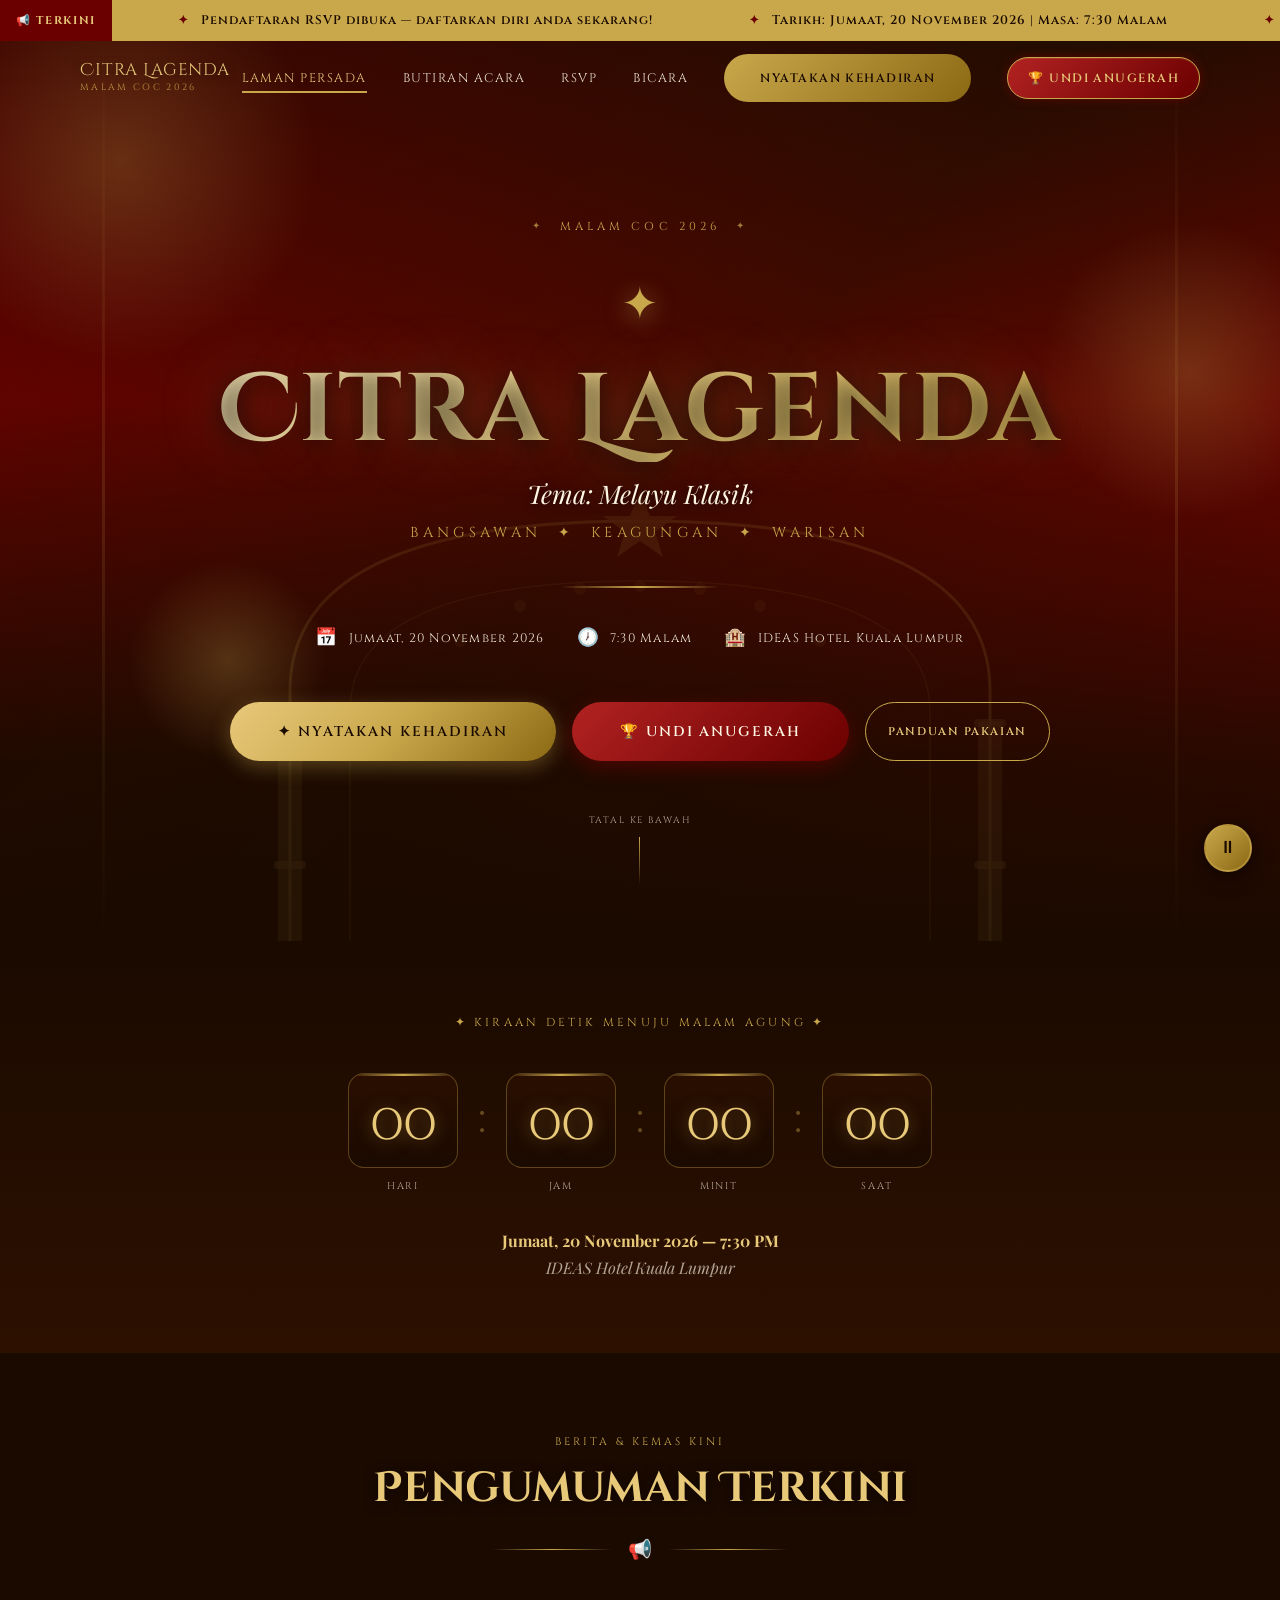
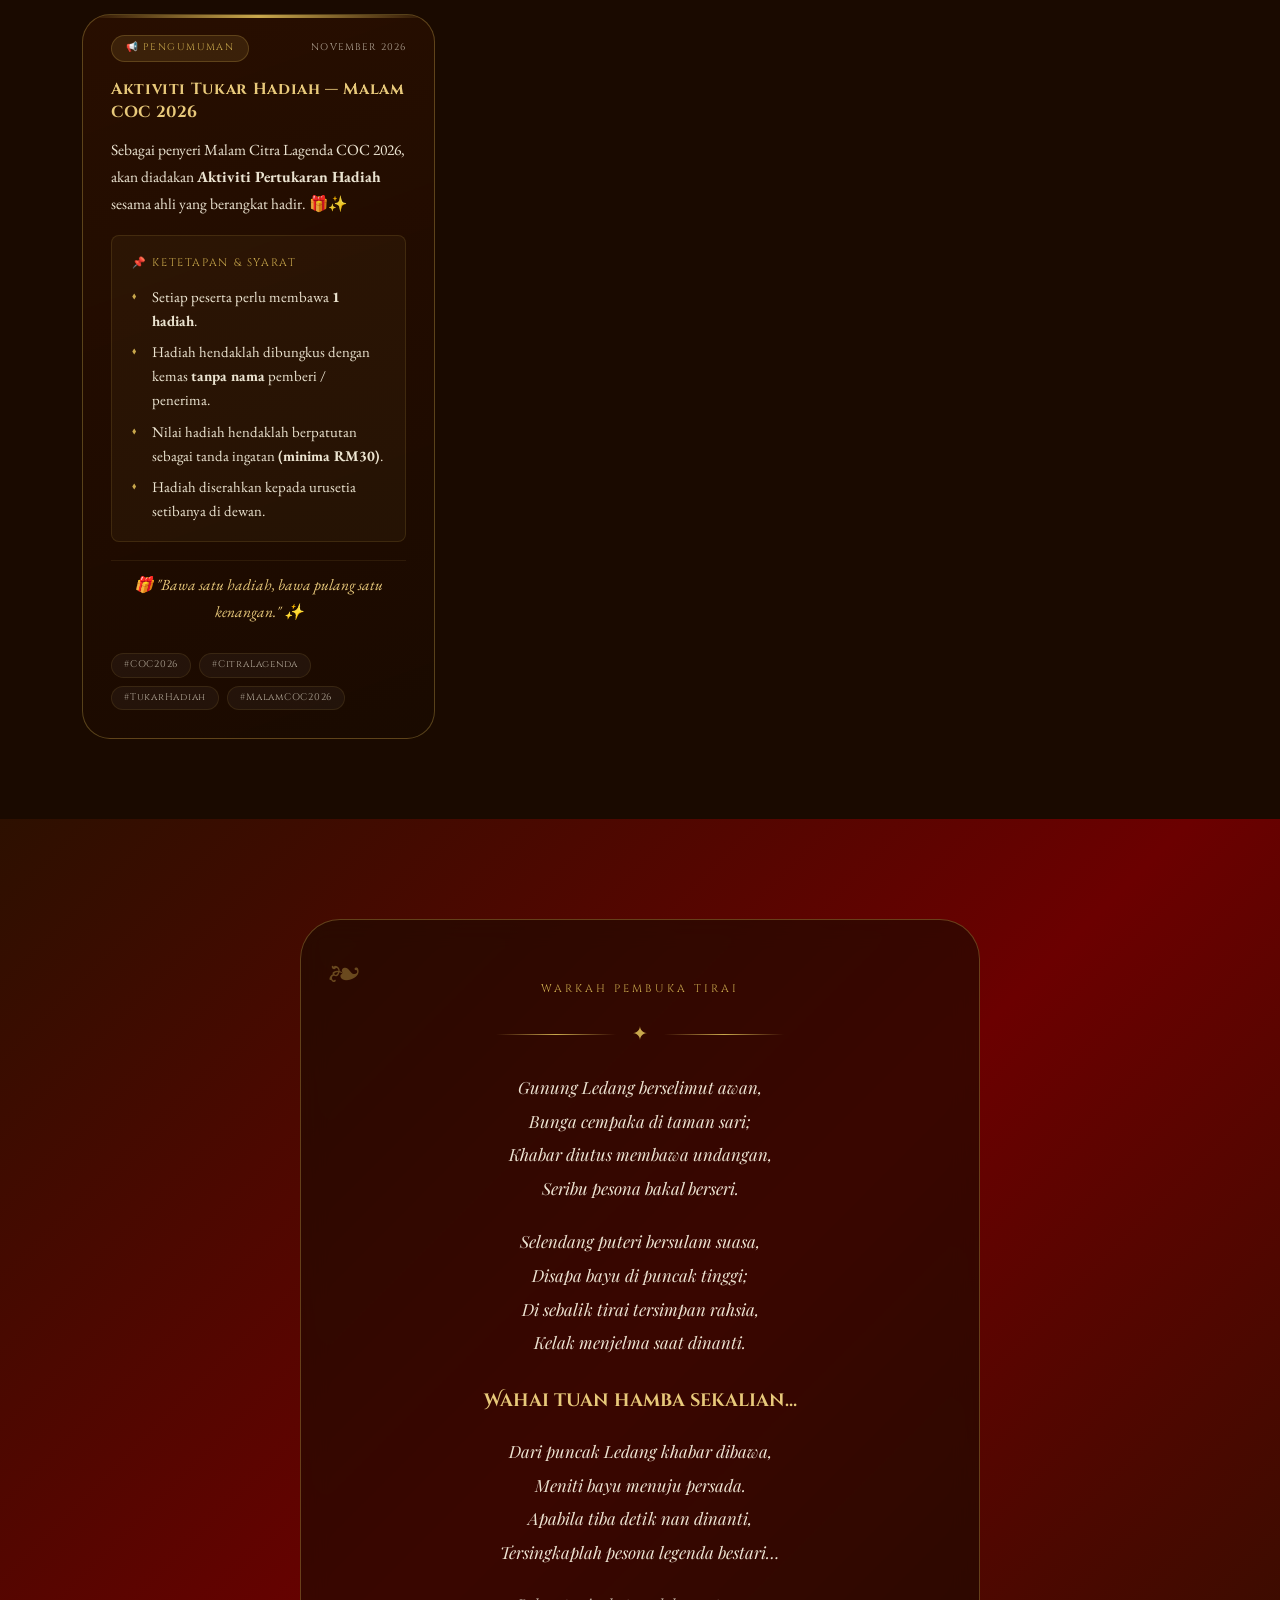
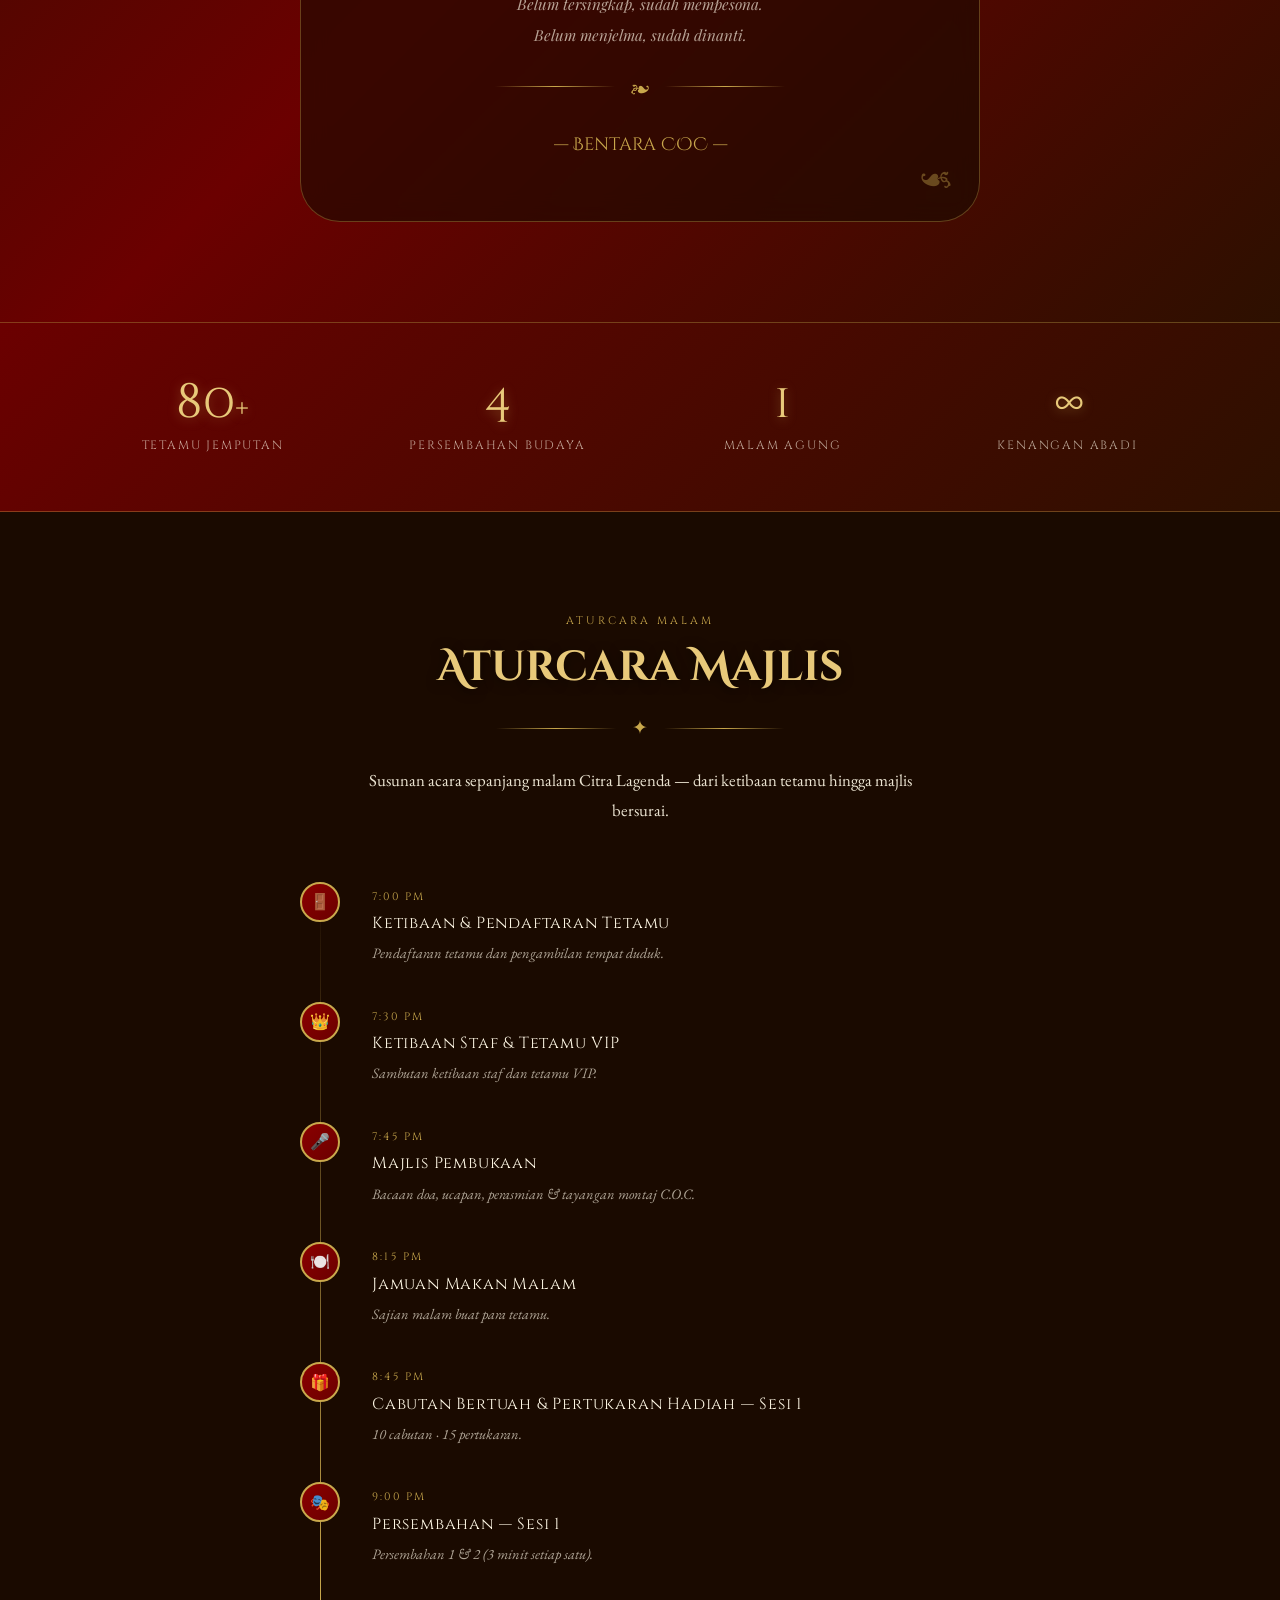
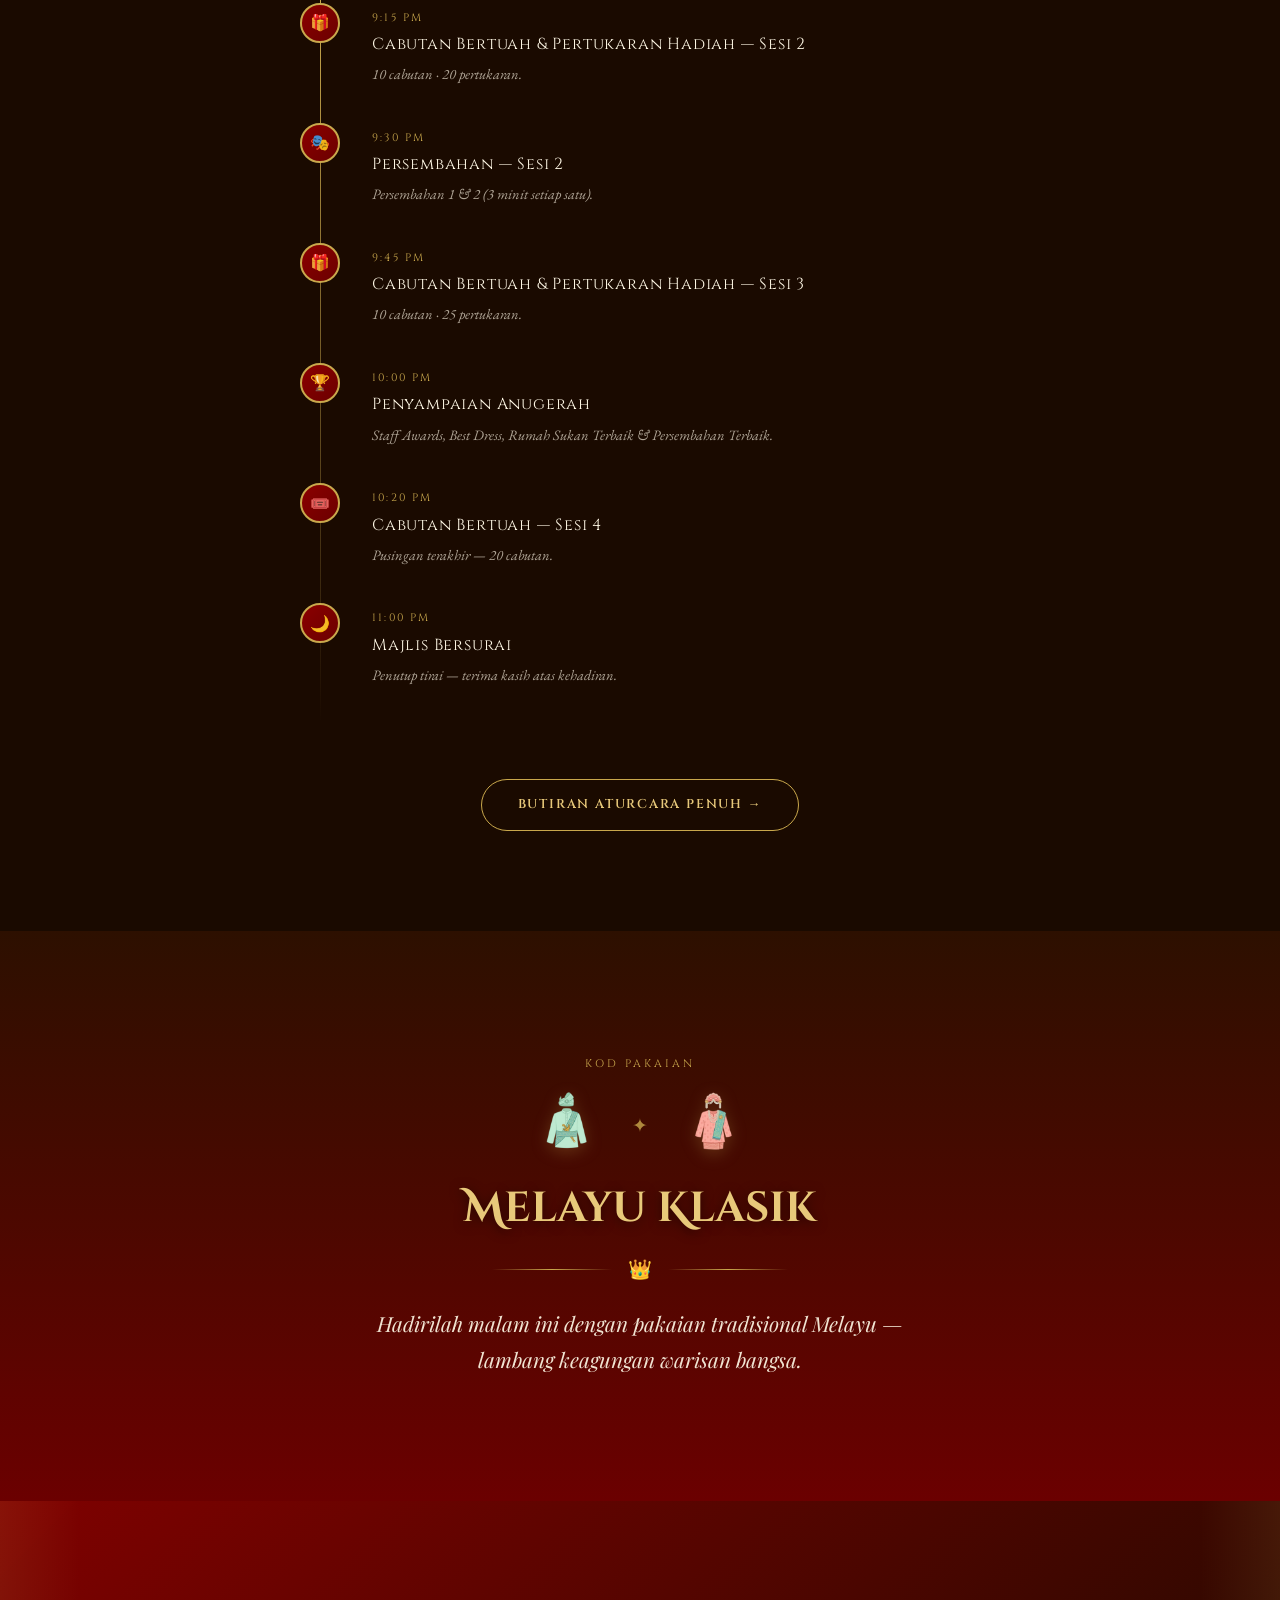
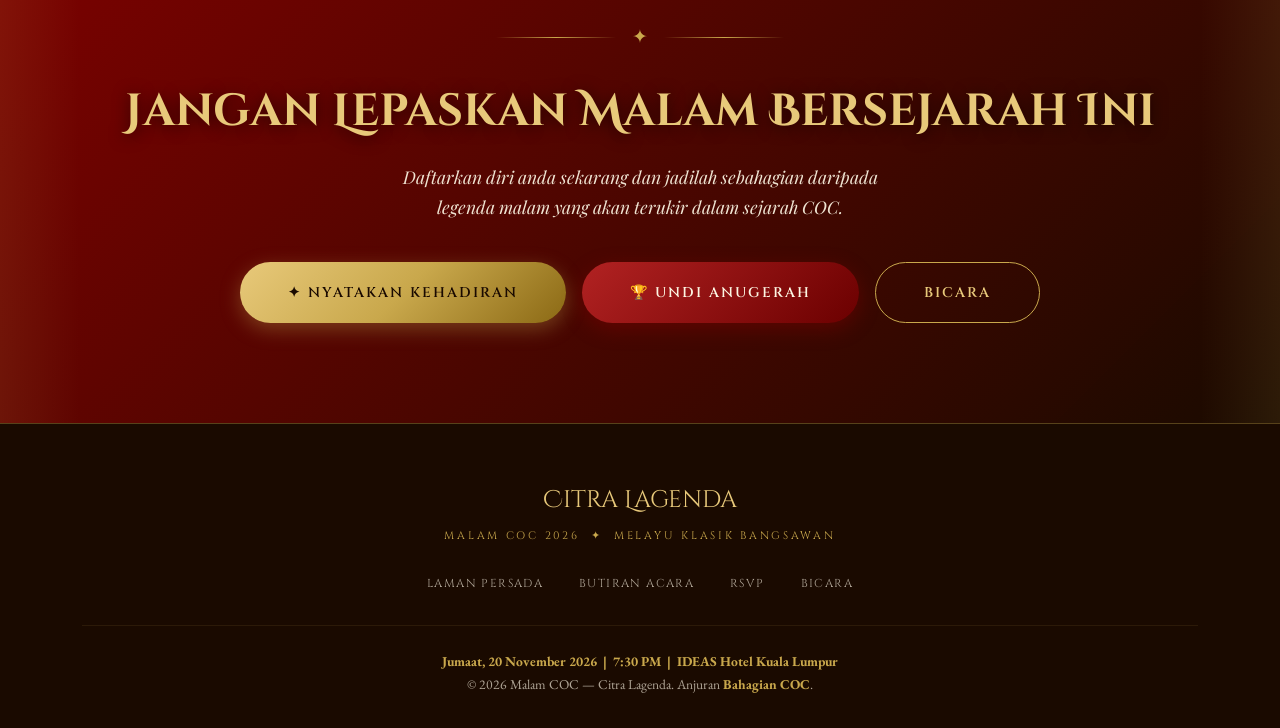
==== commit 4e65537b: "Add Vercel Web Analytics integration ## Vercel Web Analytics Installation  Successfully installed an" ====
--- a/index.html
+++ b/index.html
@@ -1353,9 +1353,10 @@
     })();
   </script>
 
+  <!-- Vercel Web Analytics -->
+  <script>
+    window.va = window.va || function () { (window.vaq = window.vaq || []).push(arguments); };
+  </script>
+  <script defer src="/_vercel/insights/script.js"></script>
 </body>
 </html>
-
-
-
-
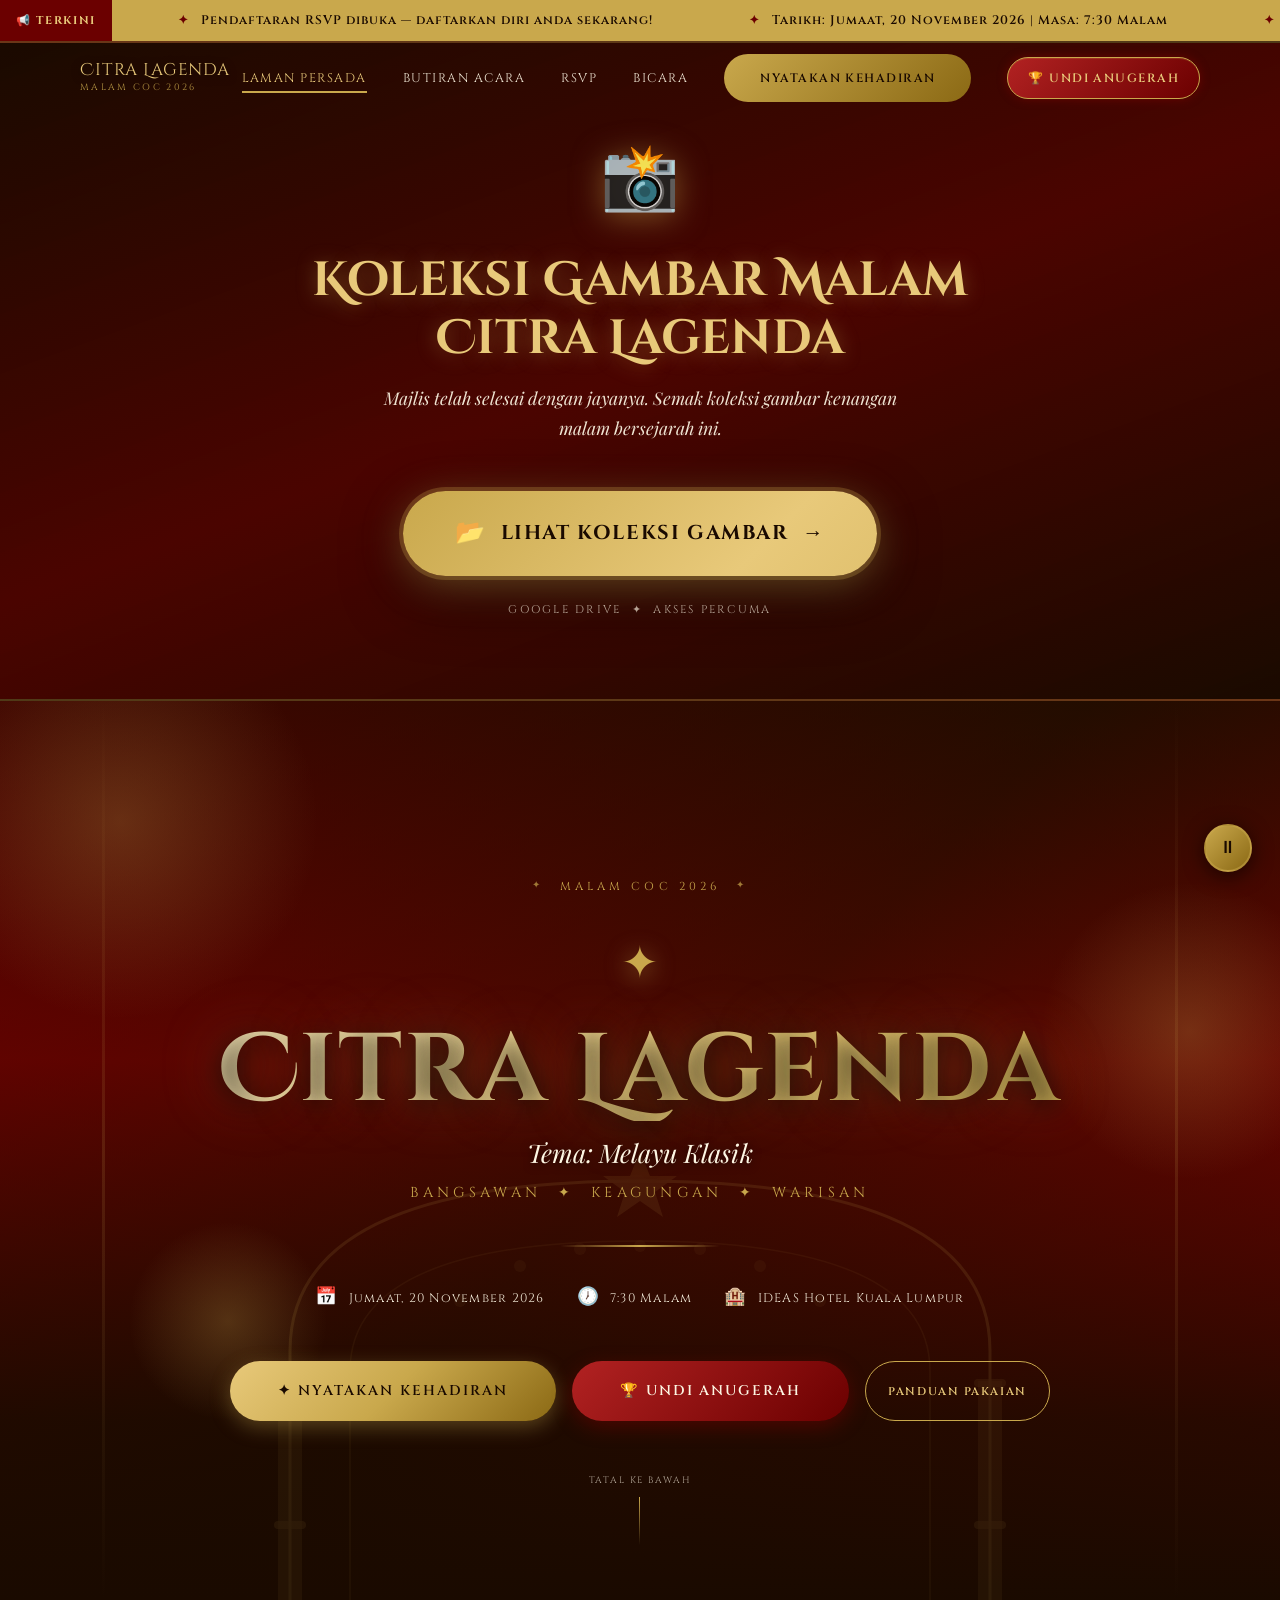
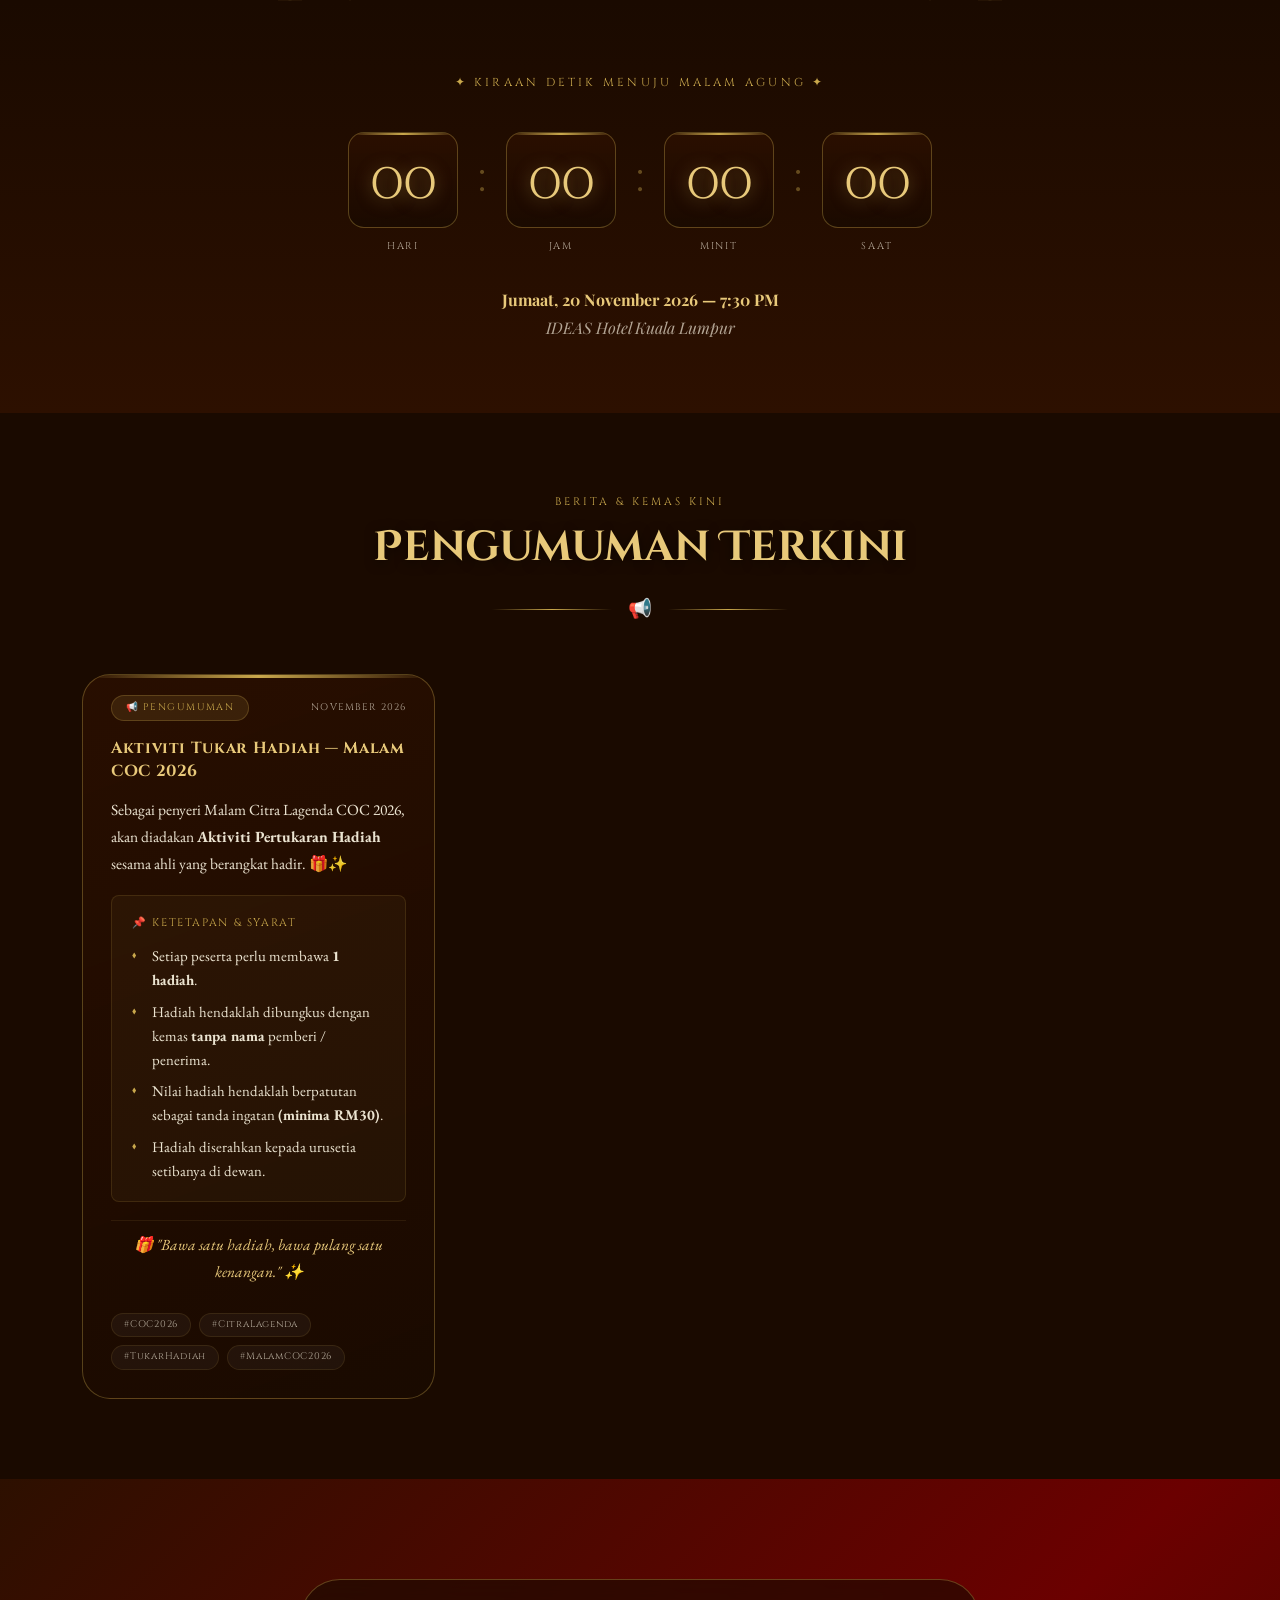
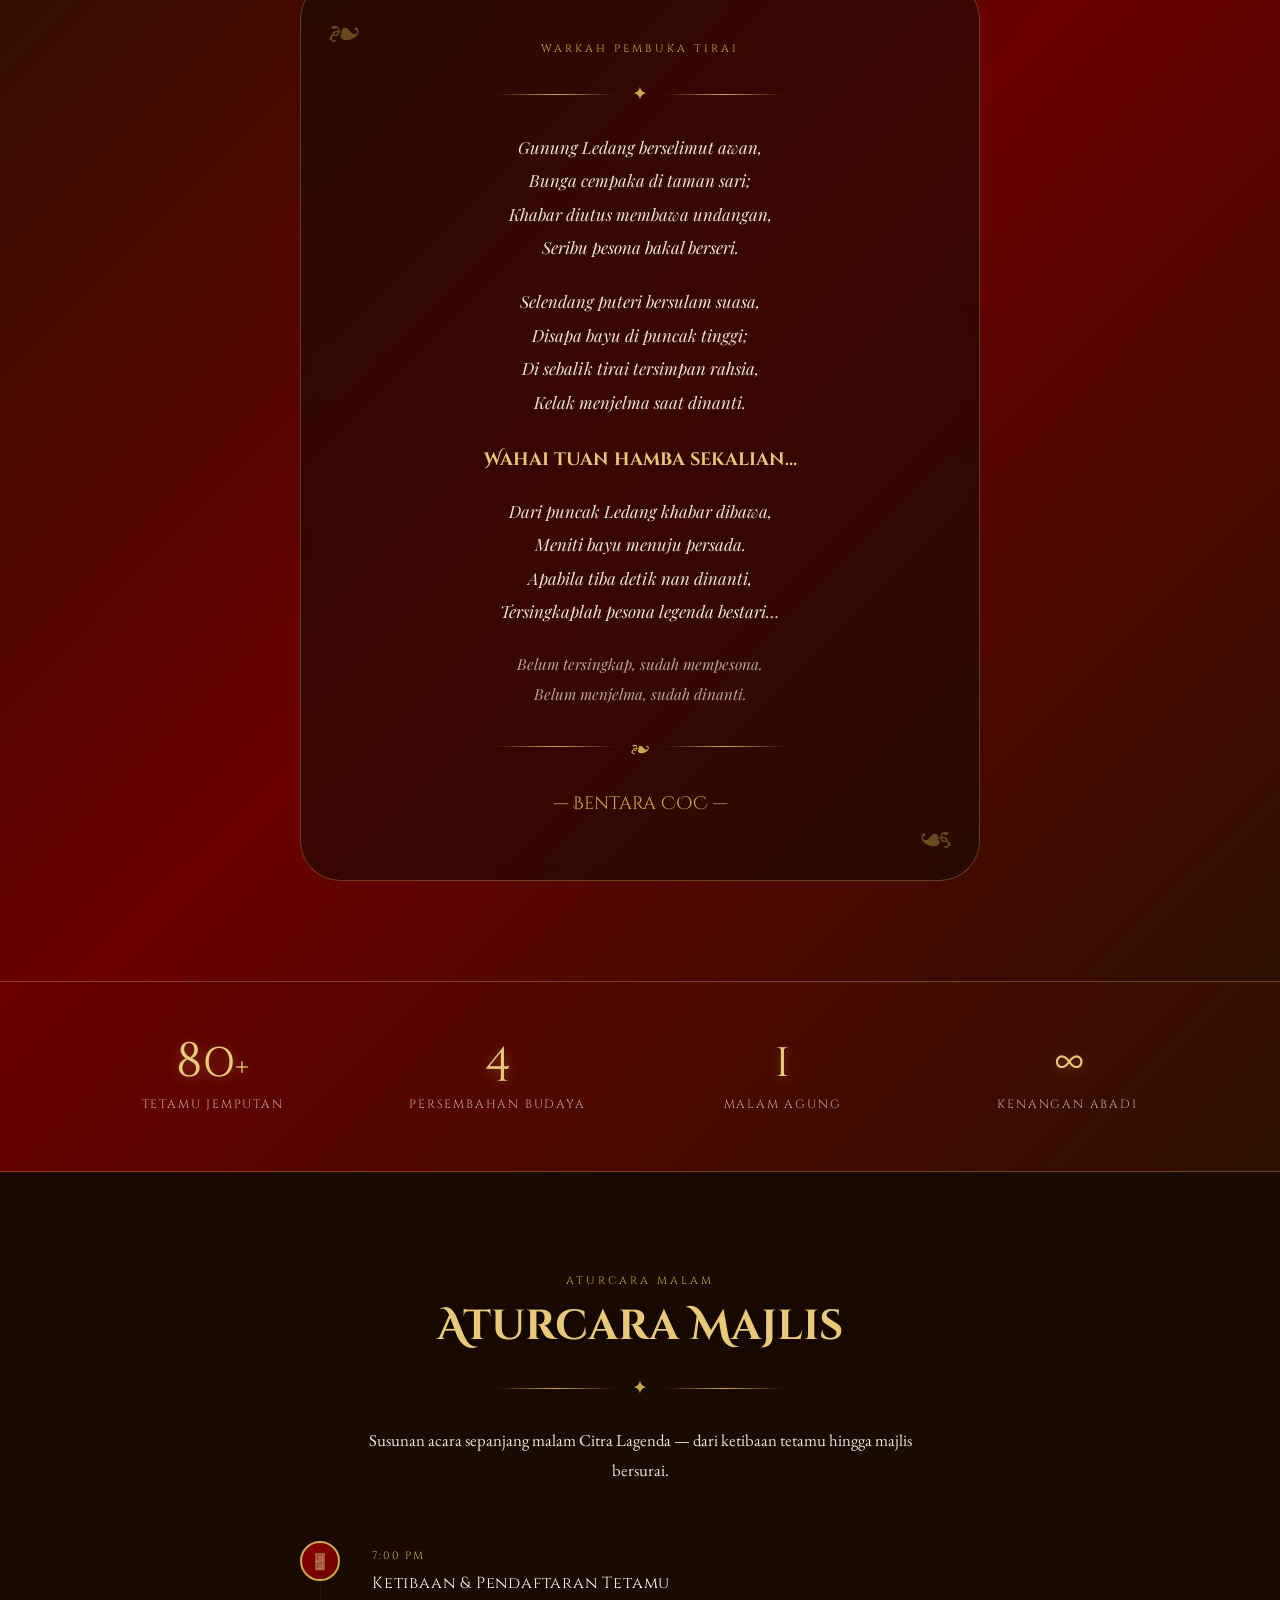
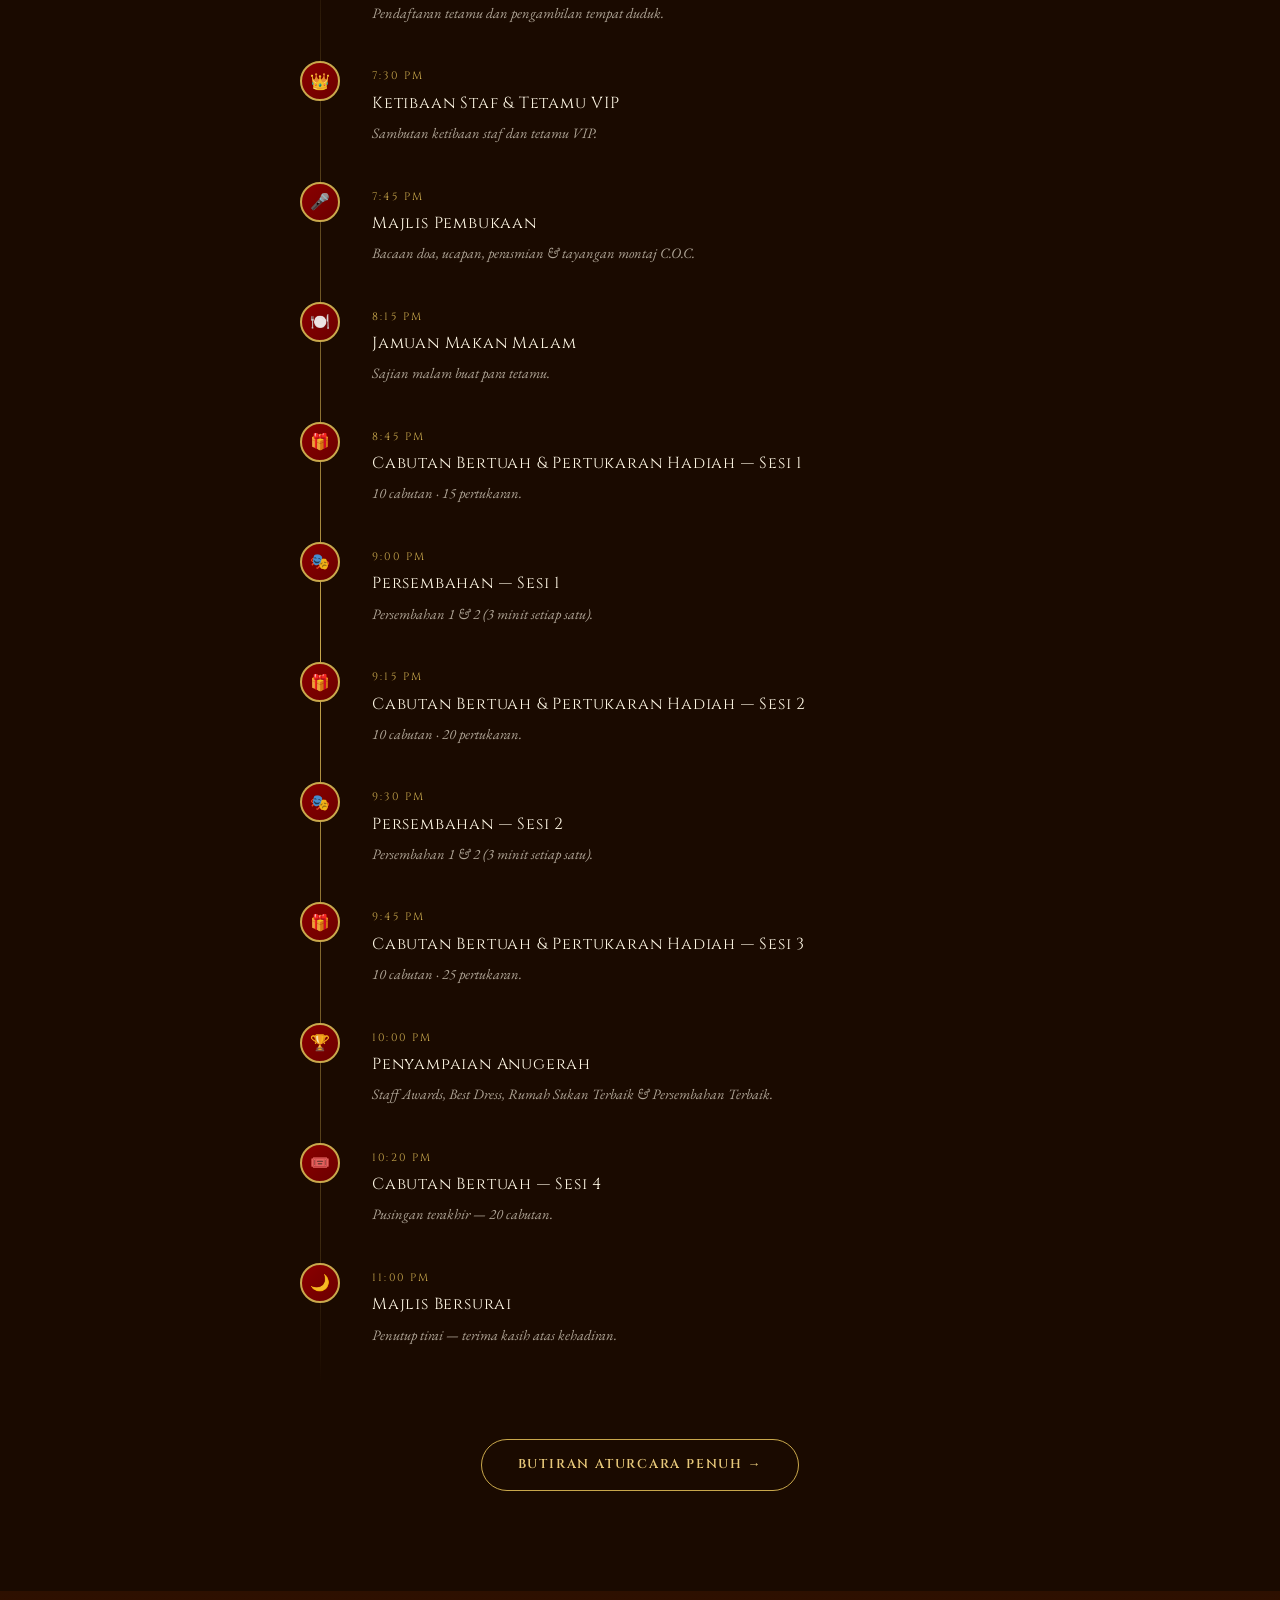
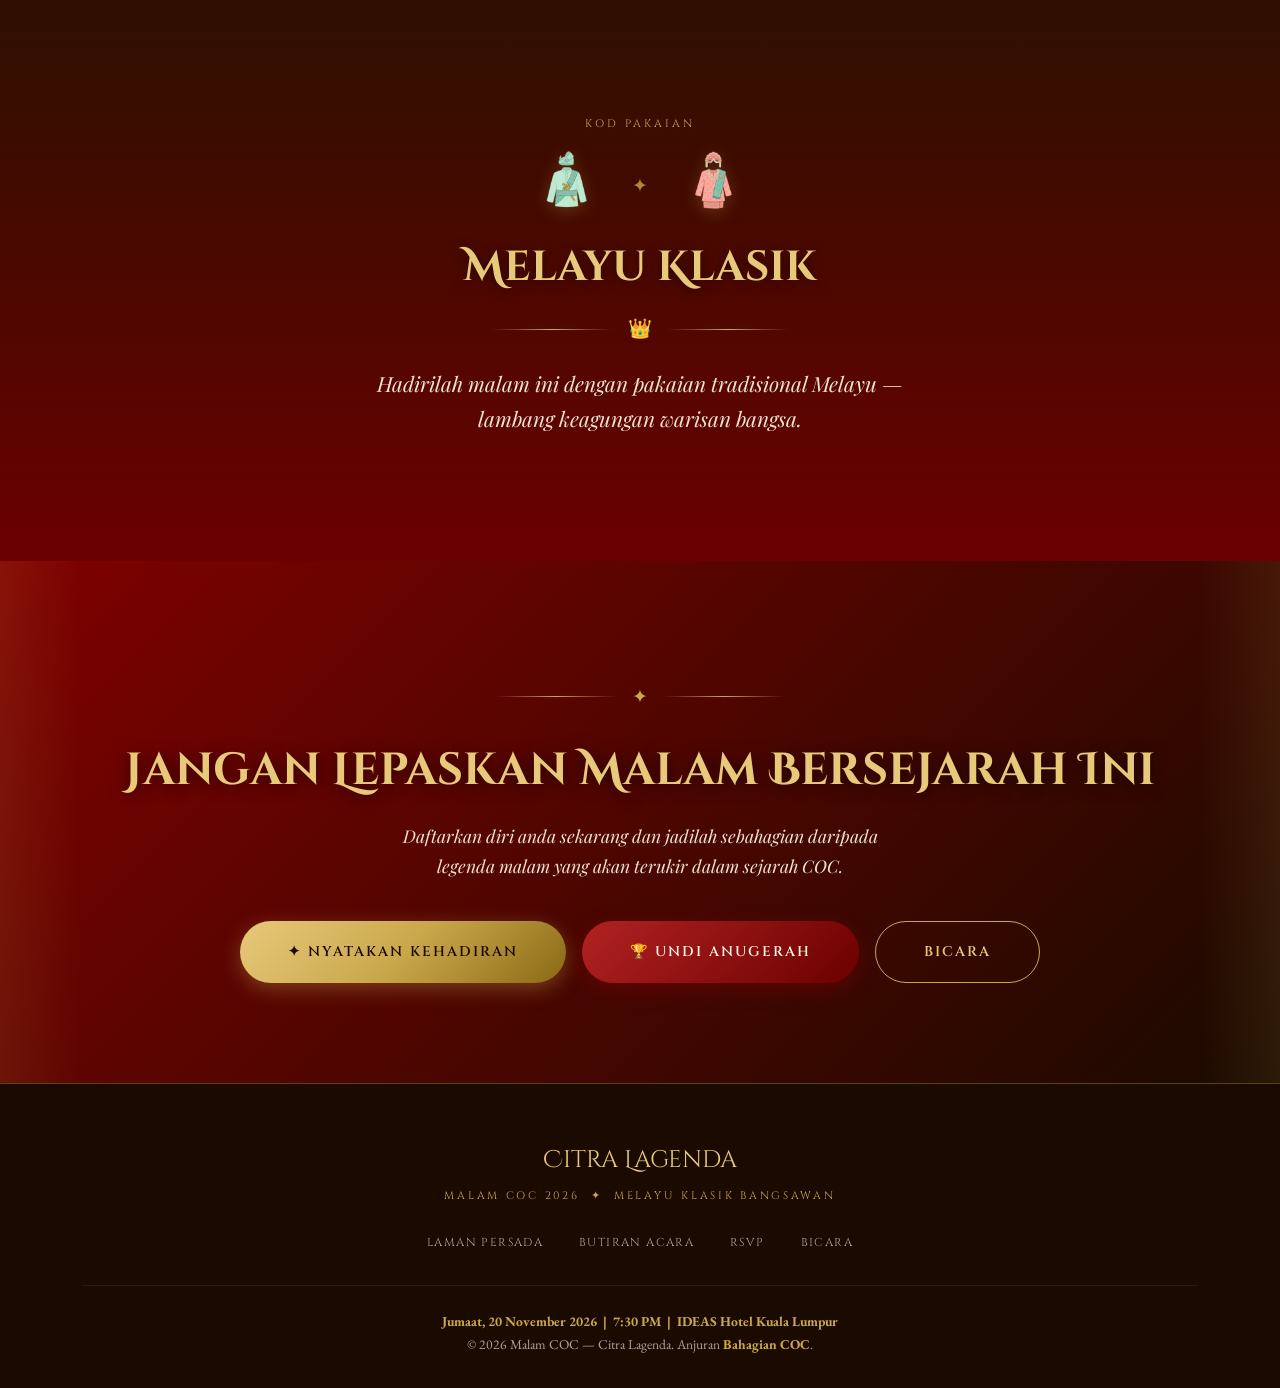
==== commit 84c83c20: "post event google drive images" ====
--- a/index.html
+++ b/index.html
@@ -717,6 +717,131 @@
       <a href="https://forms.cloud.microsoft/r/s0qsirqYM3" target="_blank" rel="noopener noreferrer" style="color:var(--gold-light);" class="vote-link">🏆 Undi Anugerah</a>
     </div>
   </nav>
+
+  <!-- ══════════════════════════════════════════════════
+       GALLERY CTA
+  ══════════════════════════════════════════════════ -->
+  <section class="gallery-cta-section" id="gallery">
+    <div class="container">
+      <div class="gallery-cta-inner">
+        <div class="gallery-cta-icon">📸</div>
+        <h2 class="gallery-cta-title">Koleksi Gambar Malam Citra Lagenda</h2>
+        <p class="gallery-cta-sub">
+          Majlis telah selesai dengan jayanya. Semak koleksi gambar kenangan malam bersejarah ini.
+        </p>
+        <a
+          href="https://drive.google.com/drive/folders/1sUV_zXvRqyWQfOhi2ttrQQxFvfd_QiQs"
+          target="_blank"
+          rel="noopener noreferrer"
+          class="gallery-cta-btn"
+        >
+          <span class="gallery-cta-btn-icon">📂</span>
+          Lihat Koleksi Gambar
+          <span class="gallery-cta-btn-arrow">→</span>
+        </a>
+        <p class="gallery-cta-note">Google Drive &nbsp;✦&nbsp; Akses percuma</p>
+      </div>
+    </div>
+  </section>
+
+  <style>
+    .gallery-cta-section {
+      background:
+        linear-gradient(160deg, rgba(26,10,0,0.97) 0%, rgba(107,0,0,0.6) 50%, rgba(26,10,0,0.97) 100%),
+        url("images/bg-pattern.jpg") center/cover no-repeat;
+      padding: 80px 0;
+      text-align: center;
+      position: relative;
+      overflow: hidden;
+      border-top: 2px solid rgba(201,168,76,0.3);
+      border-bottom: 2px solid rgba(201,168,76,0.3);
+    }
+    .gallery-cta-inner {
+      max-width: 760px;
+      margin: 0 auto;
+    }
+    .gallery-cta-icon {
+      font-size: 4rem;
+      margin-bottom: 20px;
+      display: block;
+      filter: drop-shadow(0 4px 16px rgba(201,168,76,0.5));
+      animation: float 4s ease-in-out infinite;
+    }
+    .gallery-cta-title {
+      font-family: var(--font-display);
+      font-size: clamp(1.8rem, 5vw, 3rem);
+      color: var(--gold-light);
+      text-shadow: 0 2px 20px rgba(201,168,76,0.4);
+      margin-bottom: 16px;
+      line-height: 1.2;
+    }
+    .gallery-cta-sub {
+      font-family: var(--font-sub);
+      font-style: italic;
+      font-size: 1.1rem;
+      color: var(--text-on-dark);
+      margin-bottom: 48px;
+      max-width: 520px;
+      margin-left: auto;
+      margin-right: auto;
+      line-height: 1.7;
+    }
+    .gallery-cta-btn {
+      display: inline-flex;
+      align-items: center;
+      gap: 14px;
+      background: linear-gradient(135deg, #C9A84C 0%, #E8C97A 40%, #C9A84C 100%);
+      background-size: 200% auto;
+      color: #1A0A00;
+      font-family: var(--font-heading);
+      font-size: 1.25rem;
+      font-weight: 700;
+      letter-spacing: 0.08em;
+      text-transform: uppercase;
+      text-decoration: none;
+      padding: 22px 52px;
+      border-radius: 60px;
+      border: none;
+      box-shadow:
+        0 0 0 4px rgba(201,168,76,0.25),
+        0 8px 40px rgba(201,168,76,0.4),
+        0 20px 60px rgba(0,0,0,0.5);
+      transition: transform 0.25s ease, box-shadow 0.25s ease, background-position 0.4s ease;
+      animation: gallery-btn-pulse 3s ease-in-out infinite;
+    }
+    .gallery-cta-btn:hover {
+      transform: translateY(-4px) scale(1.04);
+      background-position: right center;
+      box-shadow:
+        0 0 0 6px rgba(201,168,76,0.35),
+        0 12px 50px rgba(201,168,76,0.6),
+        0 24px 70px rgba(0,0,0,0.6);
+    }
+    .gallery-cta-btn:active {
+      transform: translateY(-1px) scale(1.01);
+    }
+    .gallery-cta-btn-icon { font-size: 1.5rem; }
+    .gallery-cta-btn-arrow {
+      font-size: 1.3rem;
+      transition: transform 0.2s ease;
+    }
+    .gallery-cta-btn:hover .gallery-cta-btn-arrow { transform: translateX(5px); }
+    @keyframes gallery-btn-pulse {
+      0%, 100% { box-shadow: 0 0 0 4px rgba(201,168,76,0.25), 0 8px 40px rgba(201,168,76,0.4), 0 20px 60px rgba(0,0,0,0.5); }
+      50%       { box-shadow: 0 0 0 8px rgba(201,168,76,0.15), 0 8px 60px rgba(201,168,76,0.6), 0 20px 60px rgba(0,0,0,0.5); }
+    }
+    .gallery-cta-note {
+      font-family: var(--font-heading);
+      font-size: 0.7rem;
+      letter-spacing: 0.2em;
+      color: var(--text-muted);
+      margin-top: 24px;
+      text-transform: uppercase;
+    }
+    @media (max-width: 600px) {
+      .gallery-cta-btn { font-size: 1rem; padding: 18px 32px; gap: 10px; }
+    }
+  </style>
 
   <!-- ══════════════════════════════════════════════════
        HERO
@@ -1353,10 +1478,9 @@
     })();
   </script>
 
-  <!-- Vercel Web Analytics -->
-  <script>
-    window.va = window.va || function () { (window.vaq = window.vaq || []).push(arguments); };
-  </script>
-  <script defer src="/_vercel/insights/script.js"></script>
 </body>
 </html>
+
+
+
+
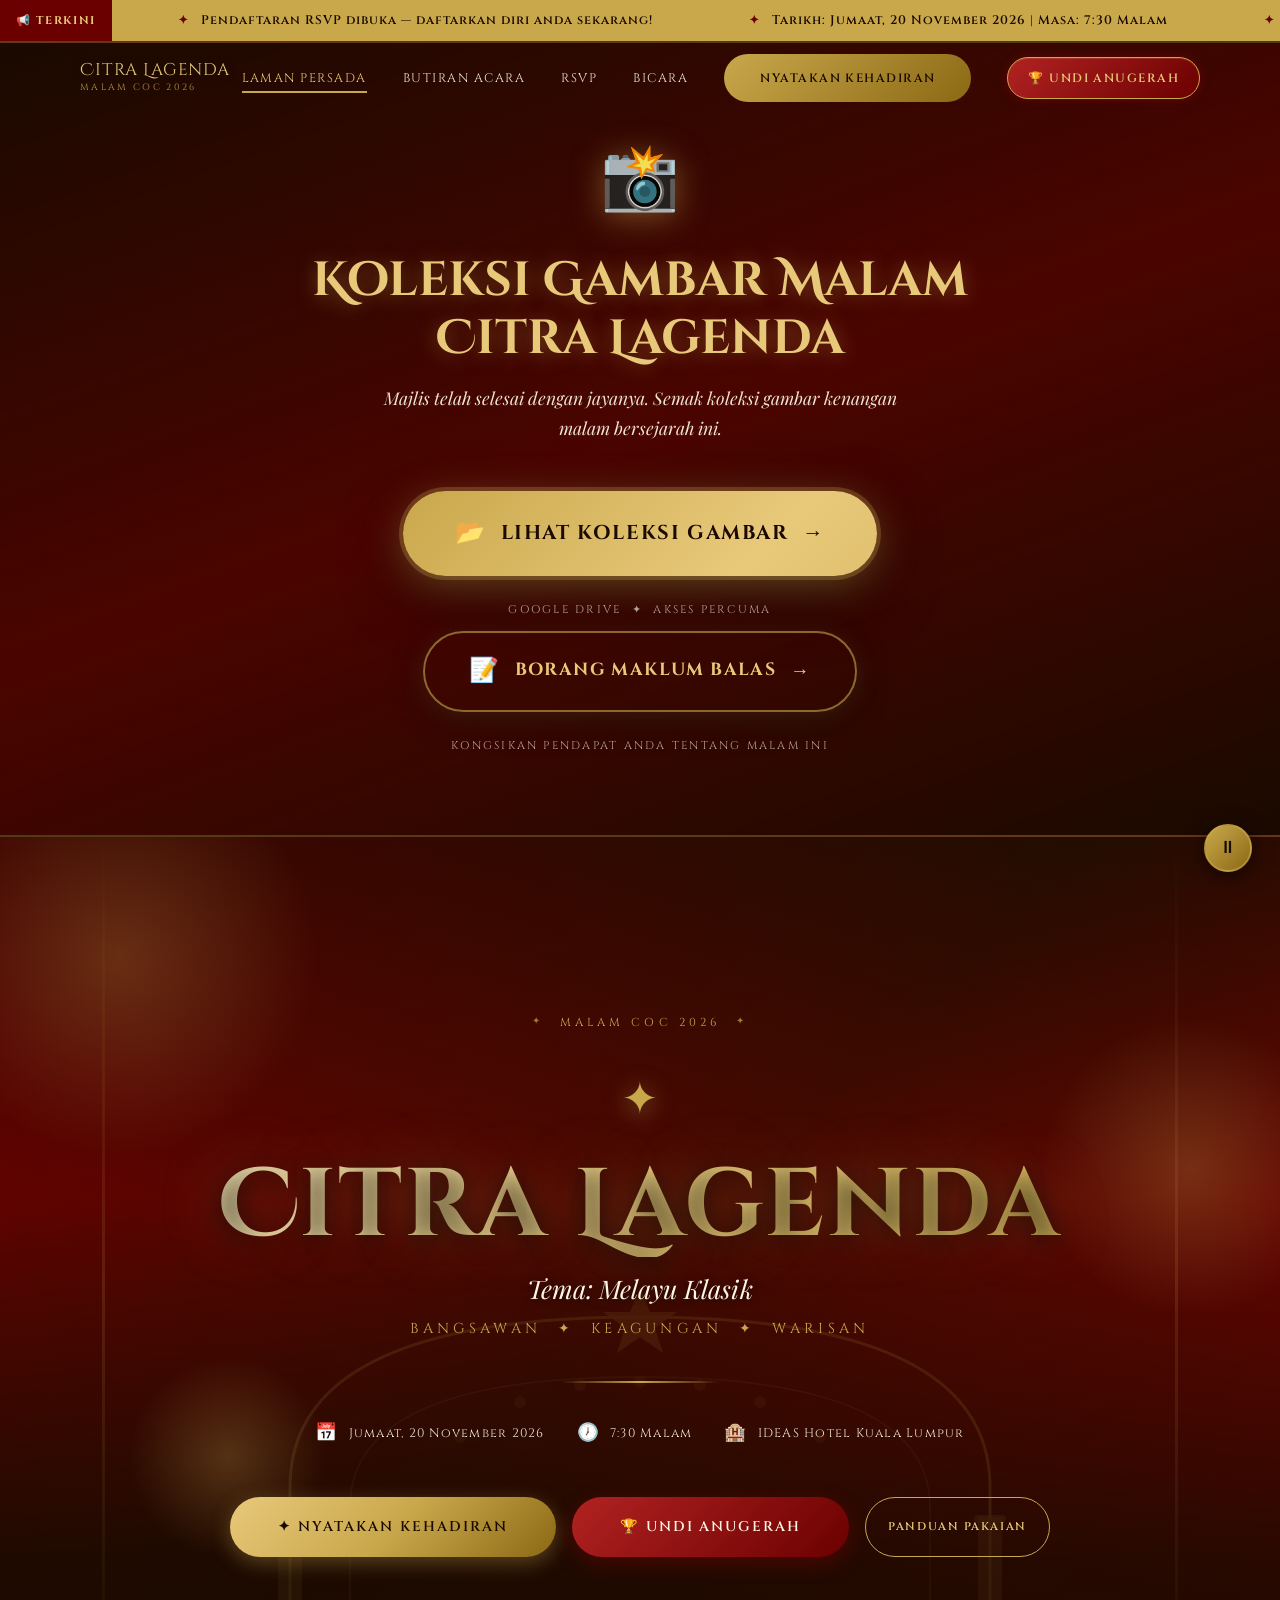
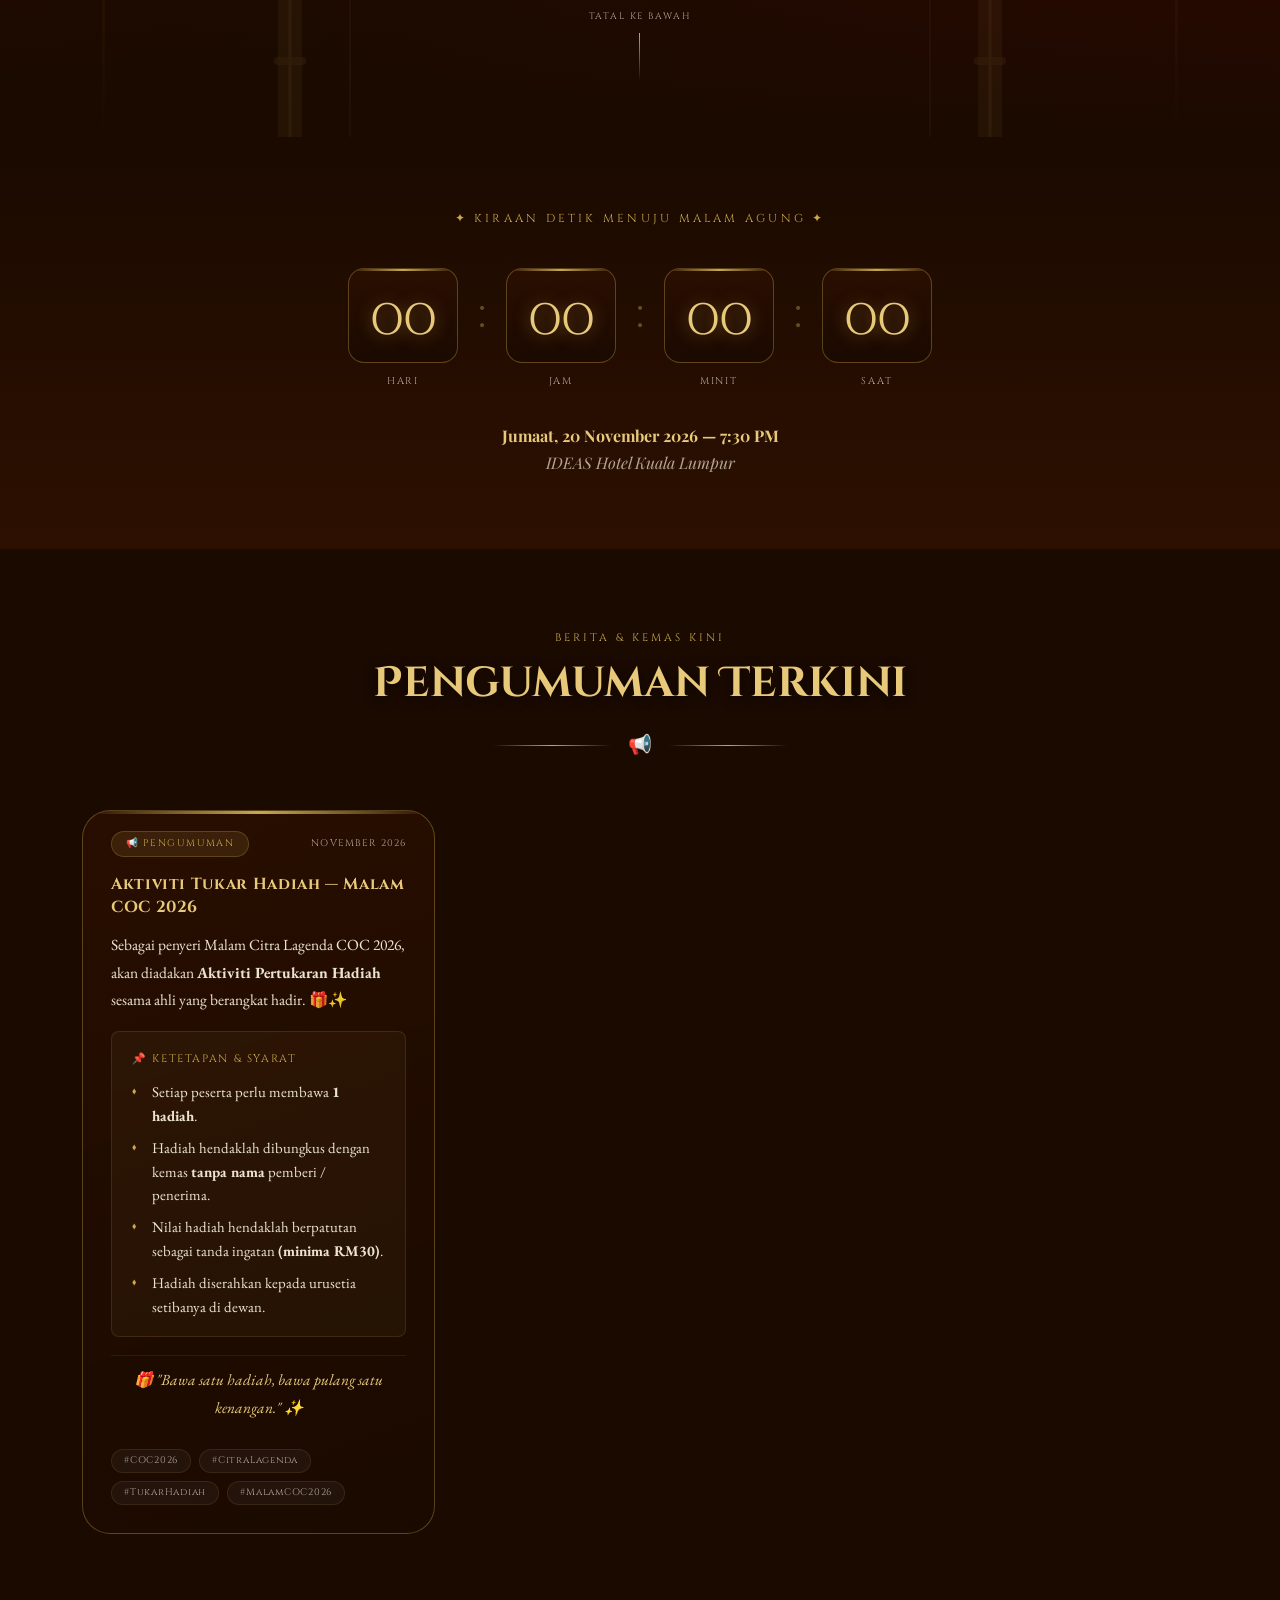
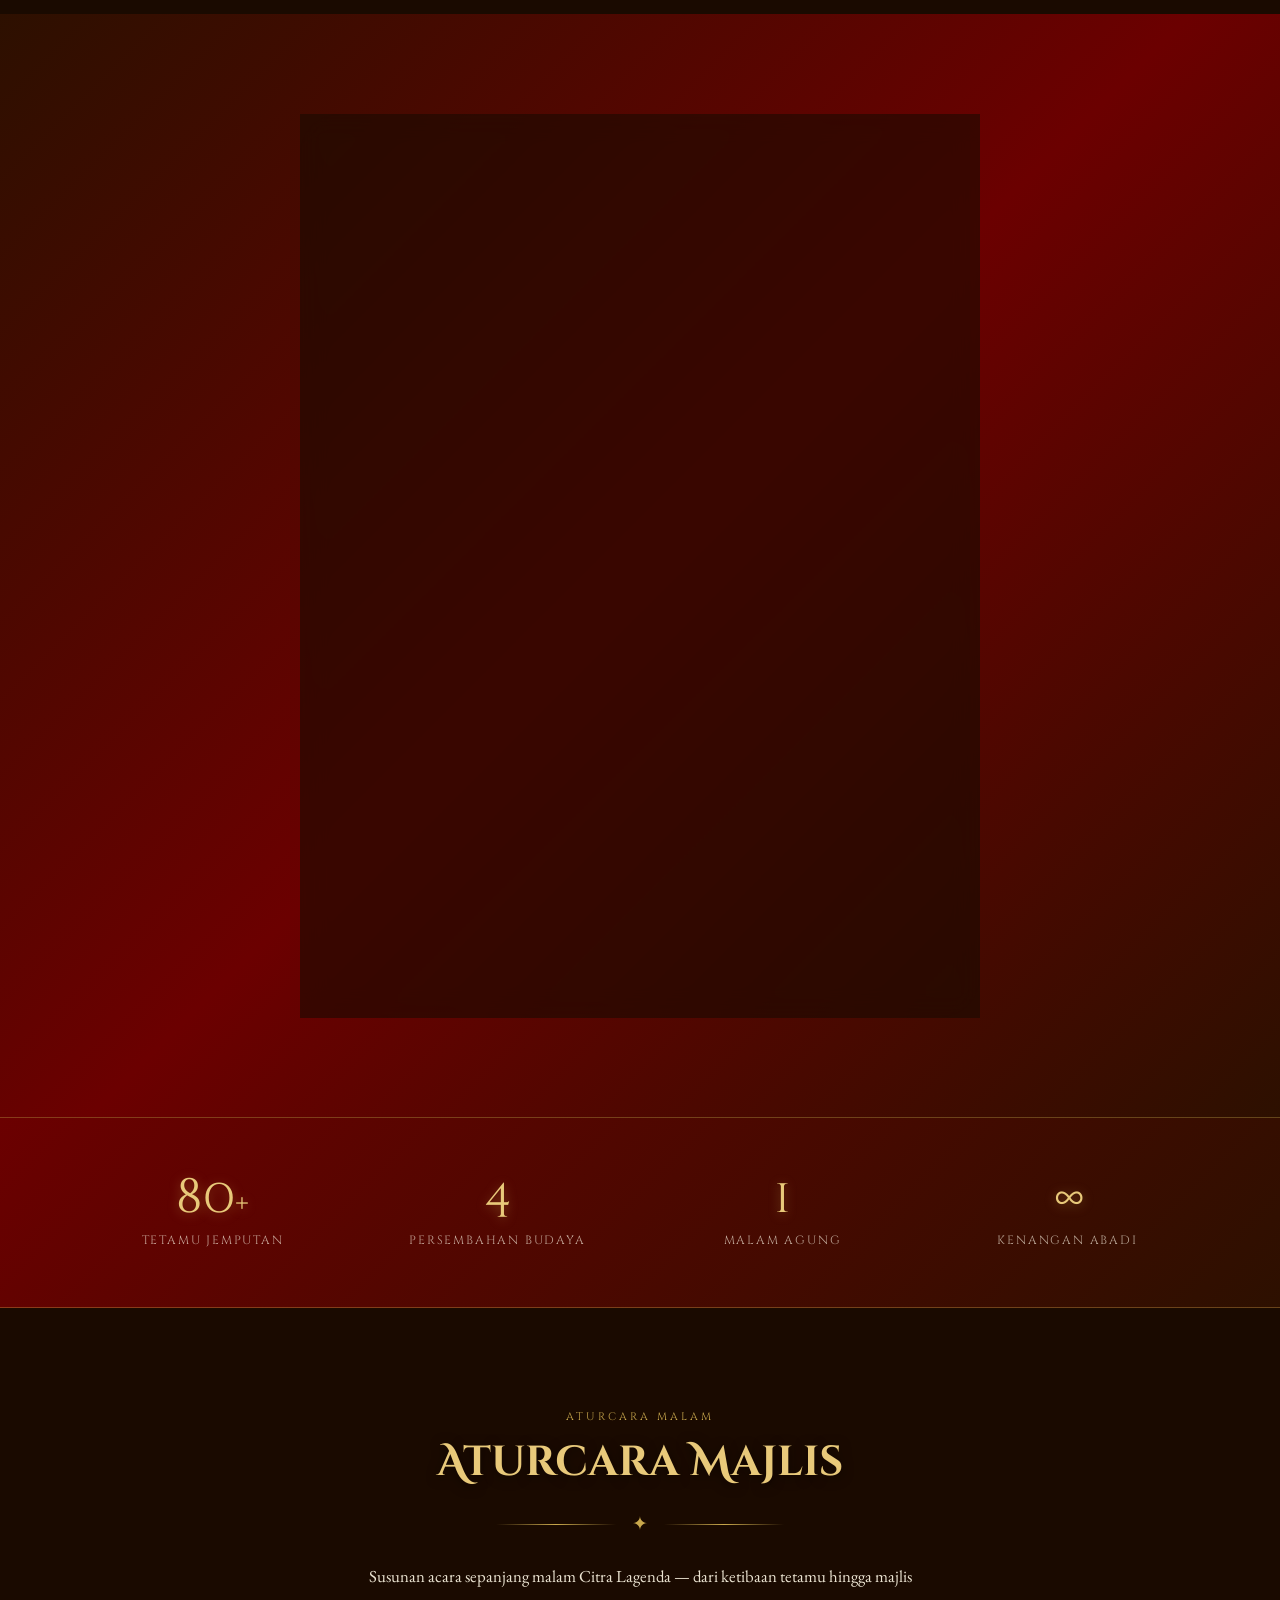
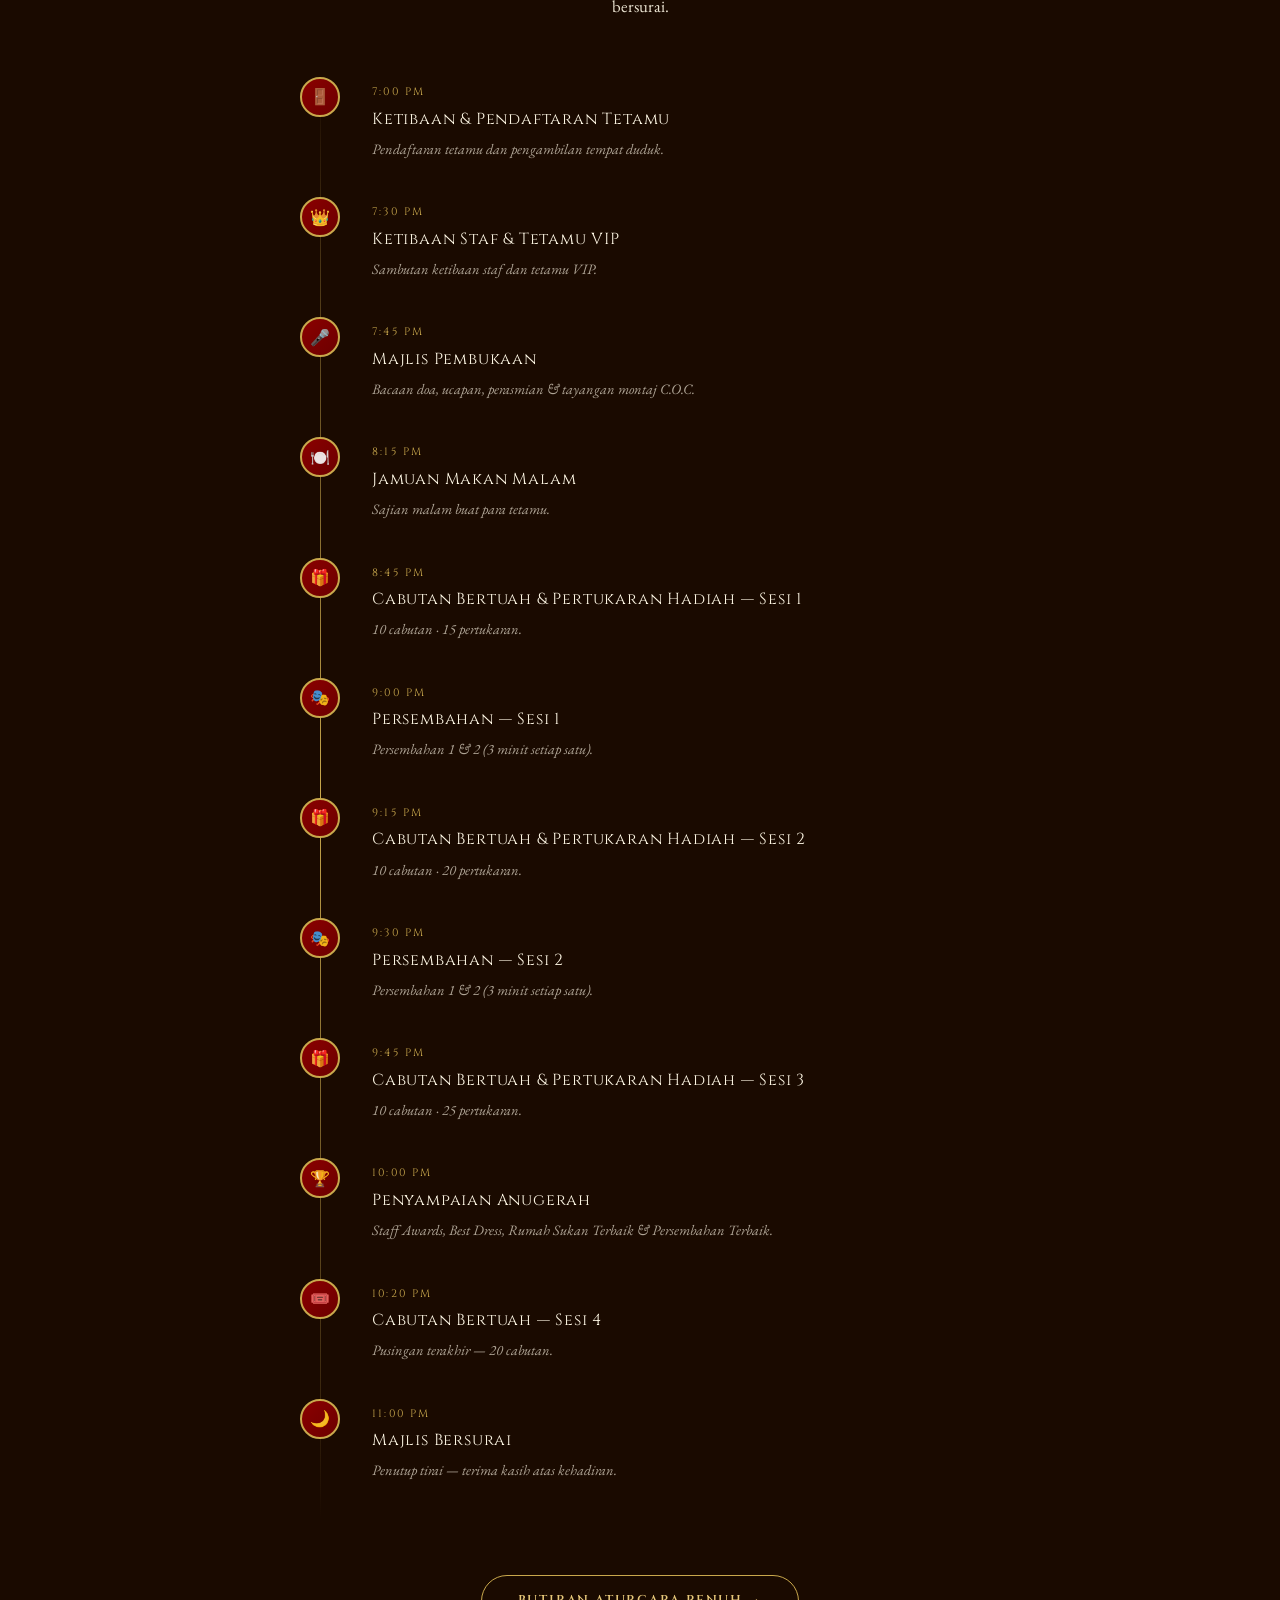
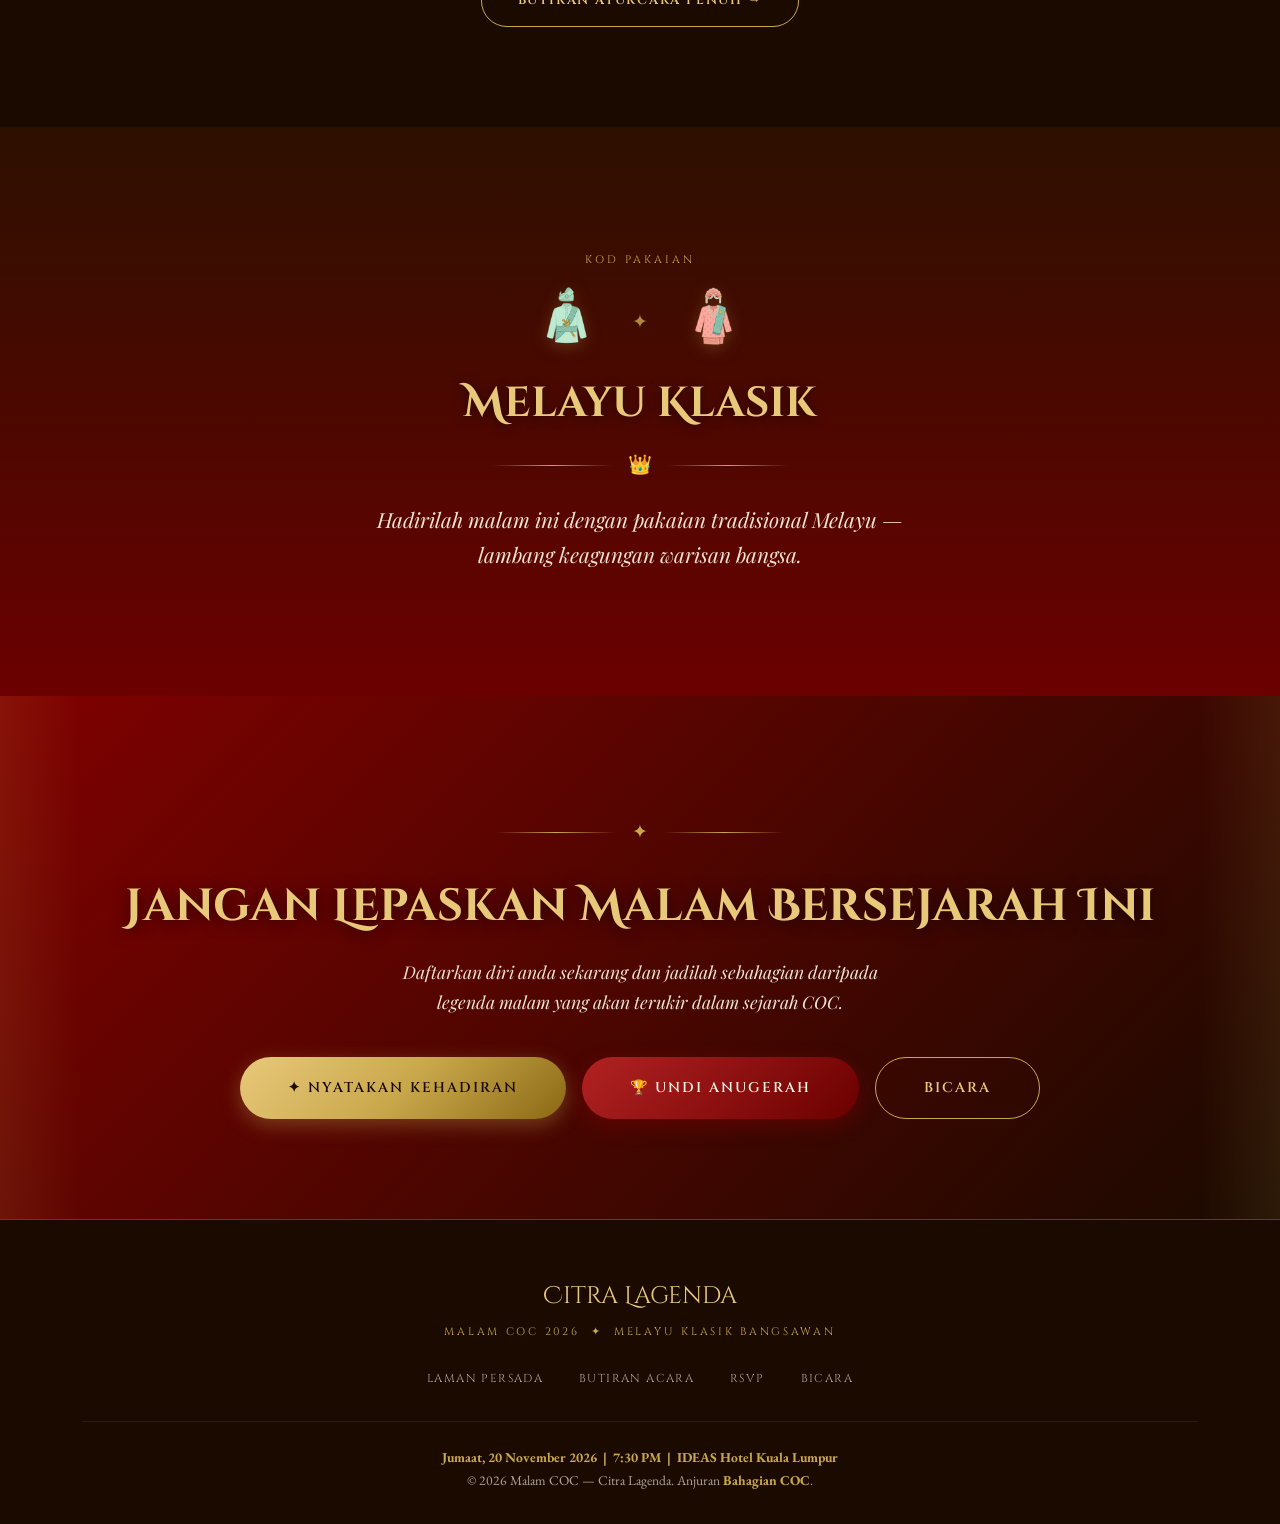
==== commit 70f59de9: "feedback form" ====
--- a/index.html
+++ b/index.html
@@ -740,6 +740,17 @@
           <span class="gallery-cta-btn-arrow">→</span>
         </a>
         <p class="gallery-cta-note">Google Drive &nbsp;✦&nbsp; Akses percuma</p>
+        <a
+          href="https://forms.cloud.microsoft/r/mBAnmFT0bS"
+          target="_blank"
+          rel="noopener noreferrer"
+          class="gallery-feedback-btn"
+        >
+          <span class="gallery-cta-btn-icon">📝</span>
+          Borang Maklum Balas
+          <span class="gallery-cta-btn-arrow">→</span>
+        </a>
+        <p class="gallery-cta-note">Kongsikan pendapat anda tentang malam ini</p>
       </div>
     </div>
   </section>
@@ -840,6 +851,40 @@
     }
     @media (max-width: 600px) {
       .gallery-cta-btn { font-size: 1rem; padding: 18px 32px; gap: 10px; }
+    }
+    .gallery-feedback-btn {
+      display: inline-flex;
+      align-items: center;
+      gap: 14px;
+      background: transparent;
+      color: var(--gold-light);
+      font-family: var(--font-heading);
+      font-size: 1.1rem;
+      font-weight: 700;
+      letter-spacing: 0.08em;
+      text-transform: uppercase;
+      text-decoration: none;
+      padding: 18px 44px;
+      border-radius: 60px;
+      border: 2px solid rgba(201,168,76,0.6);
+      box-shadow: 0 4px 24px rgba(201,168,76,0.15), 0 8px 32px rgba(0,0,0,0.4);
+      transition: transform 0.25s ease, box-shadow 0.25s ease, background 0.25s ease, border-color 0.25s ease;
+      margin-top: 12px;
+    }
+    .gallery-feedback-btn:hover {
+      background: rgba(201,168,76,0.1);
+      border-color: var(--gold);
+      transform: translateY(-3px) scale(1.03);
+      box-shadow: 0 8px 36px rgba(201,168,76,0.3), 0 12px 40px rgba(0,0,0,0.5);
+    }
+    .gallery-feedback-btn:active { transform: translateY(-1px) scale(1.01); }
+    .gallery-feedback-btn .gallery-cta-btn-arrow {
+      font-size: 1.2rem;
+      transition: transform 0.2s ease;
+    }
+    .gallery-feedback-btn:hover .gallery-cta-btn-arrow { transform: translateX(5px); }
+    @media (max-width: 600px) {
+      .gallery-feedback-btn { font-size: 0.95rem; padding: 15px 28px; gap: 10px; }
     }
   </style>
 
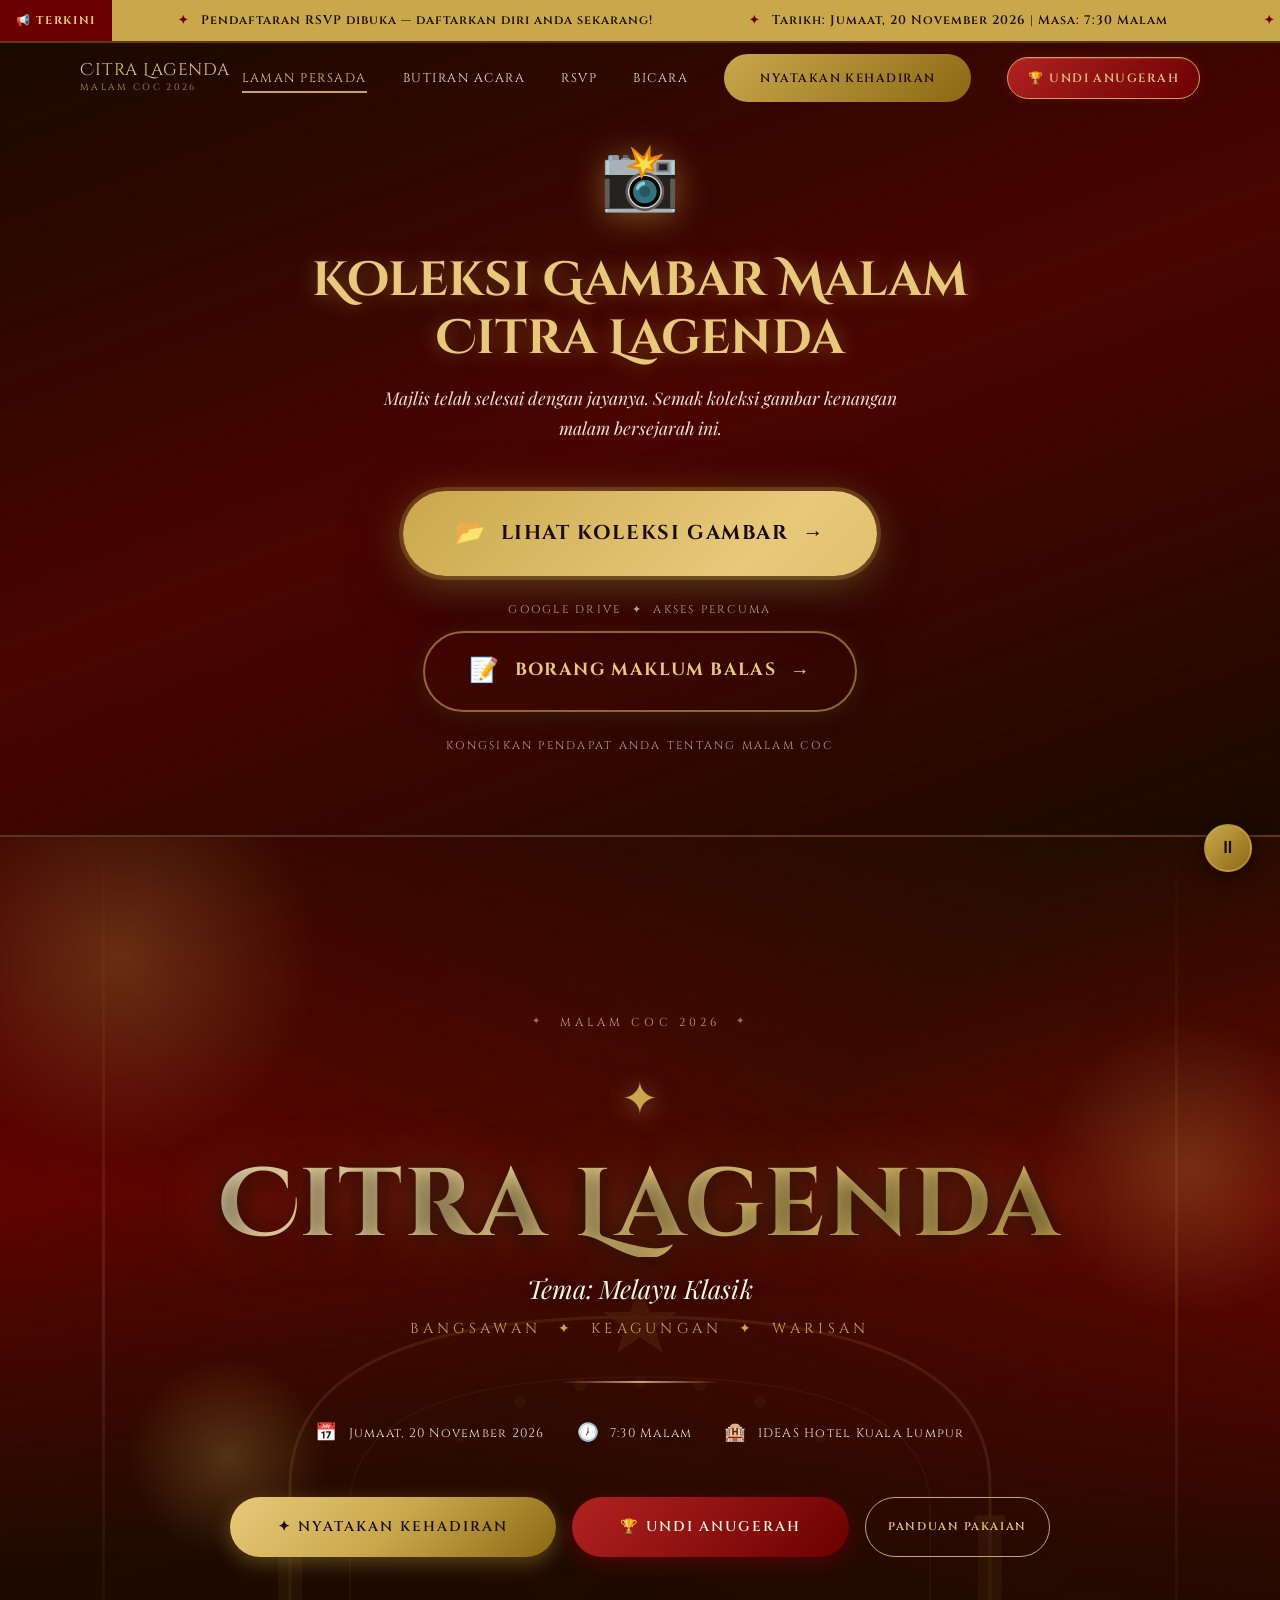
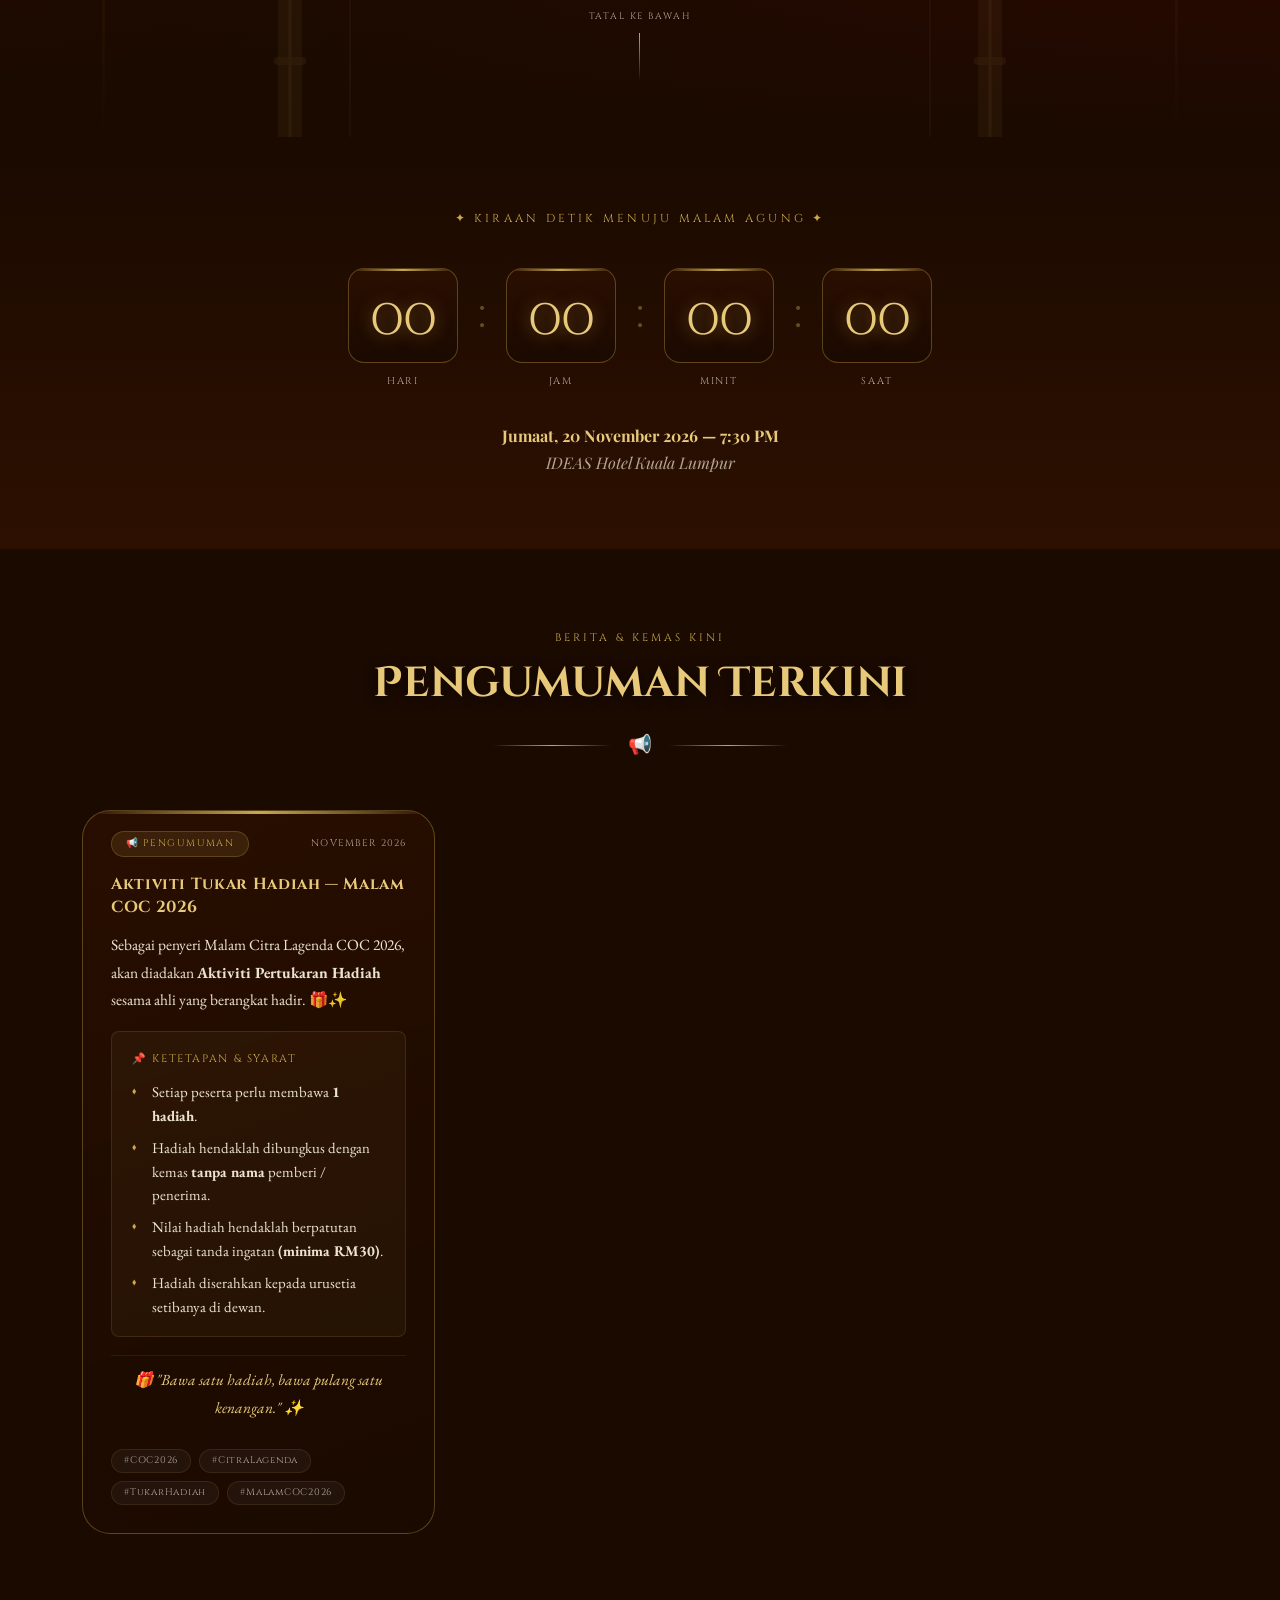
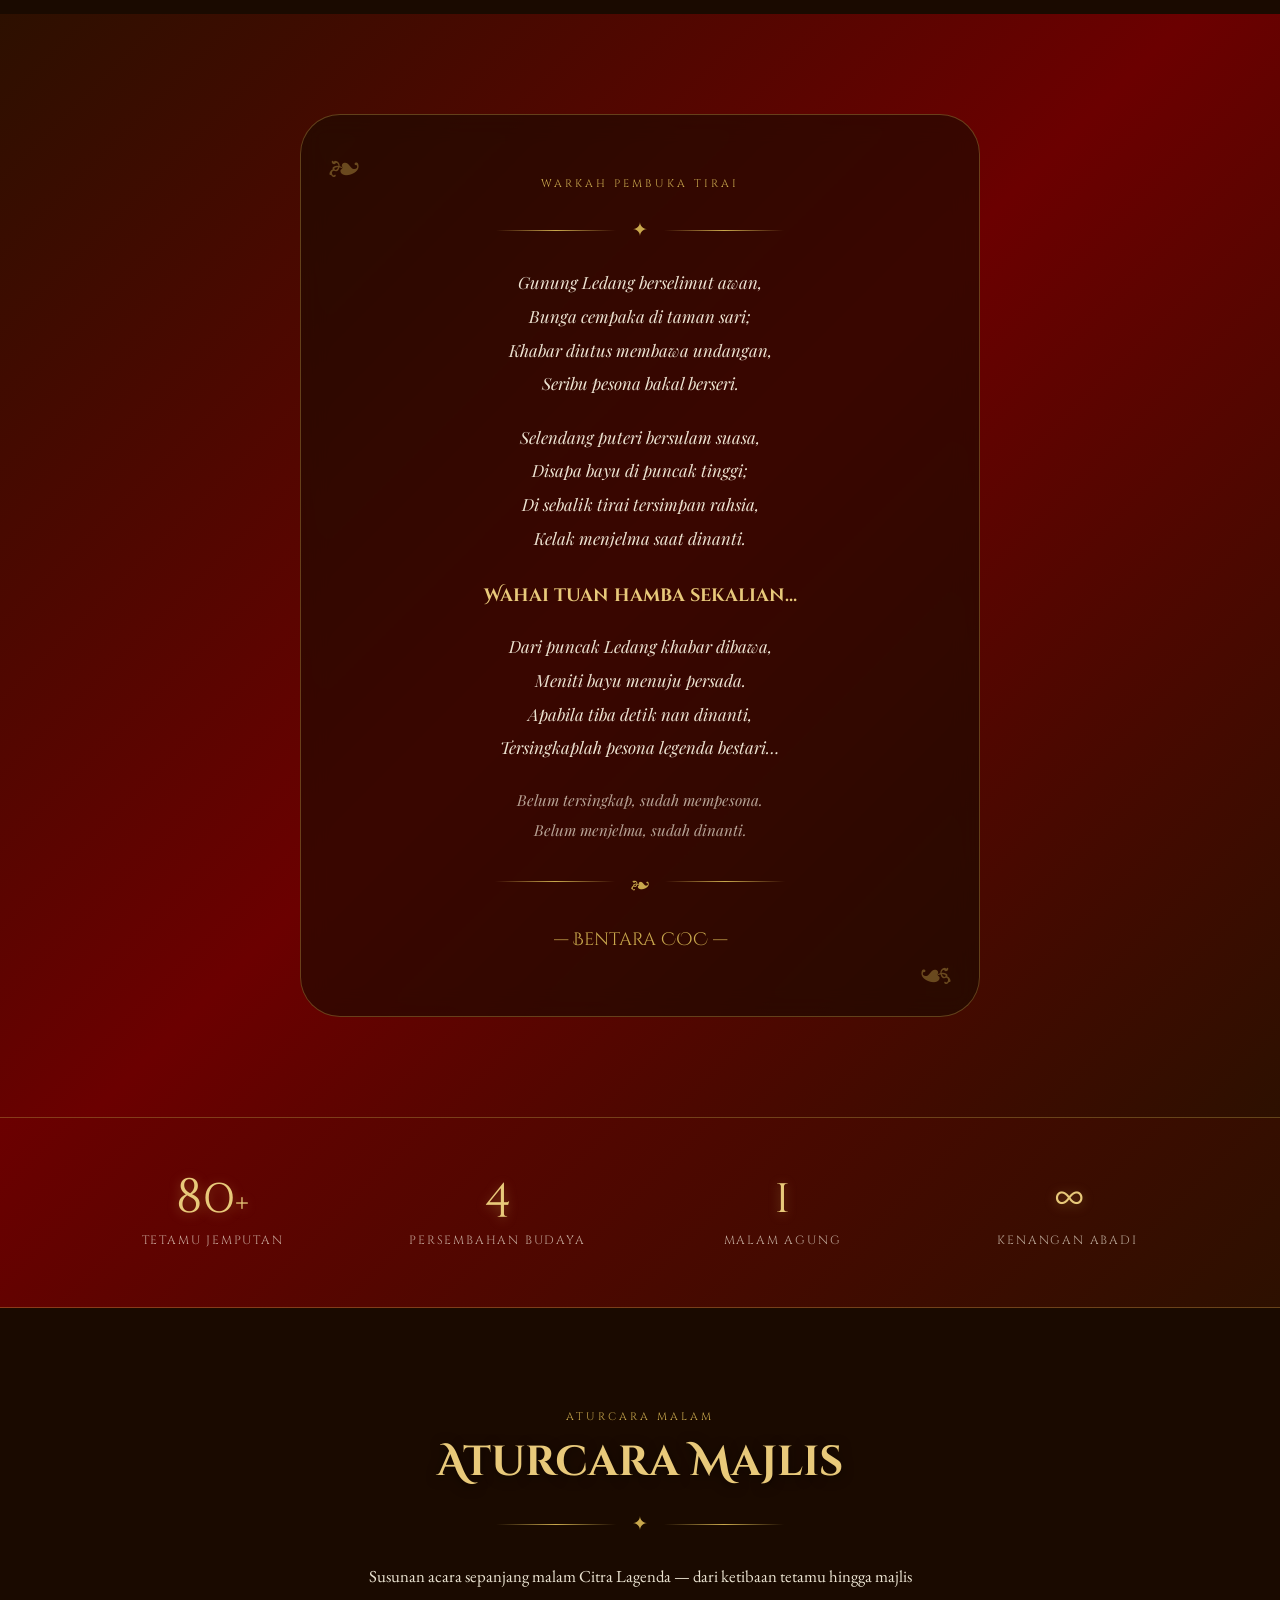
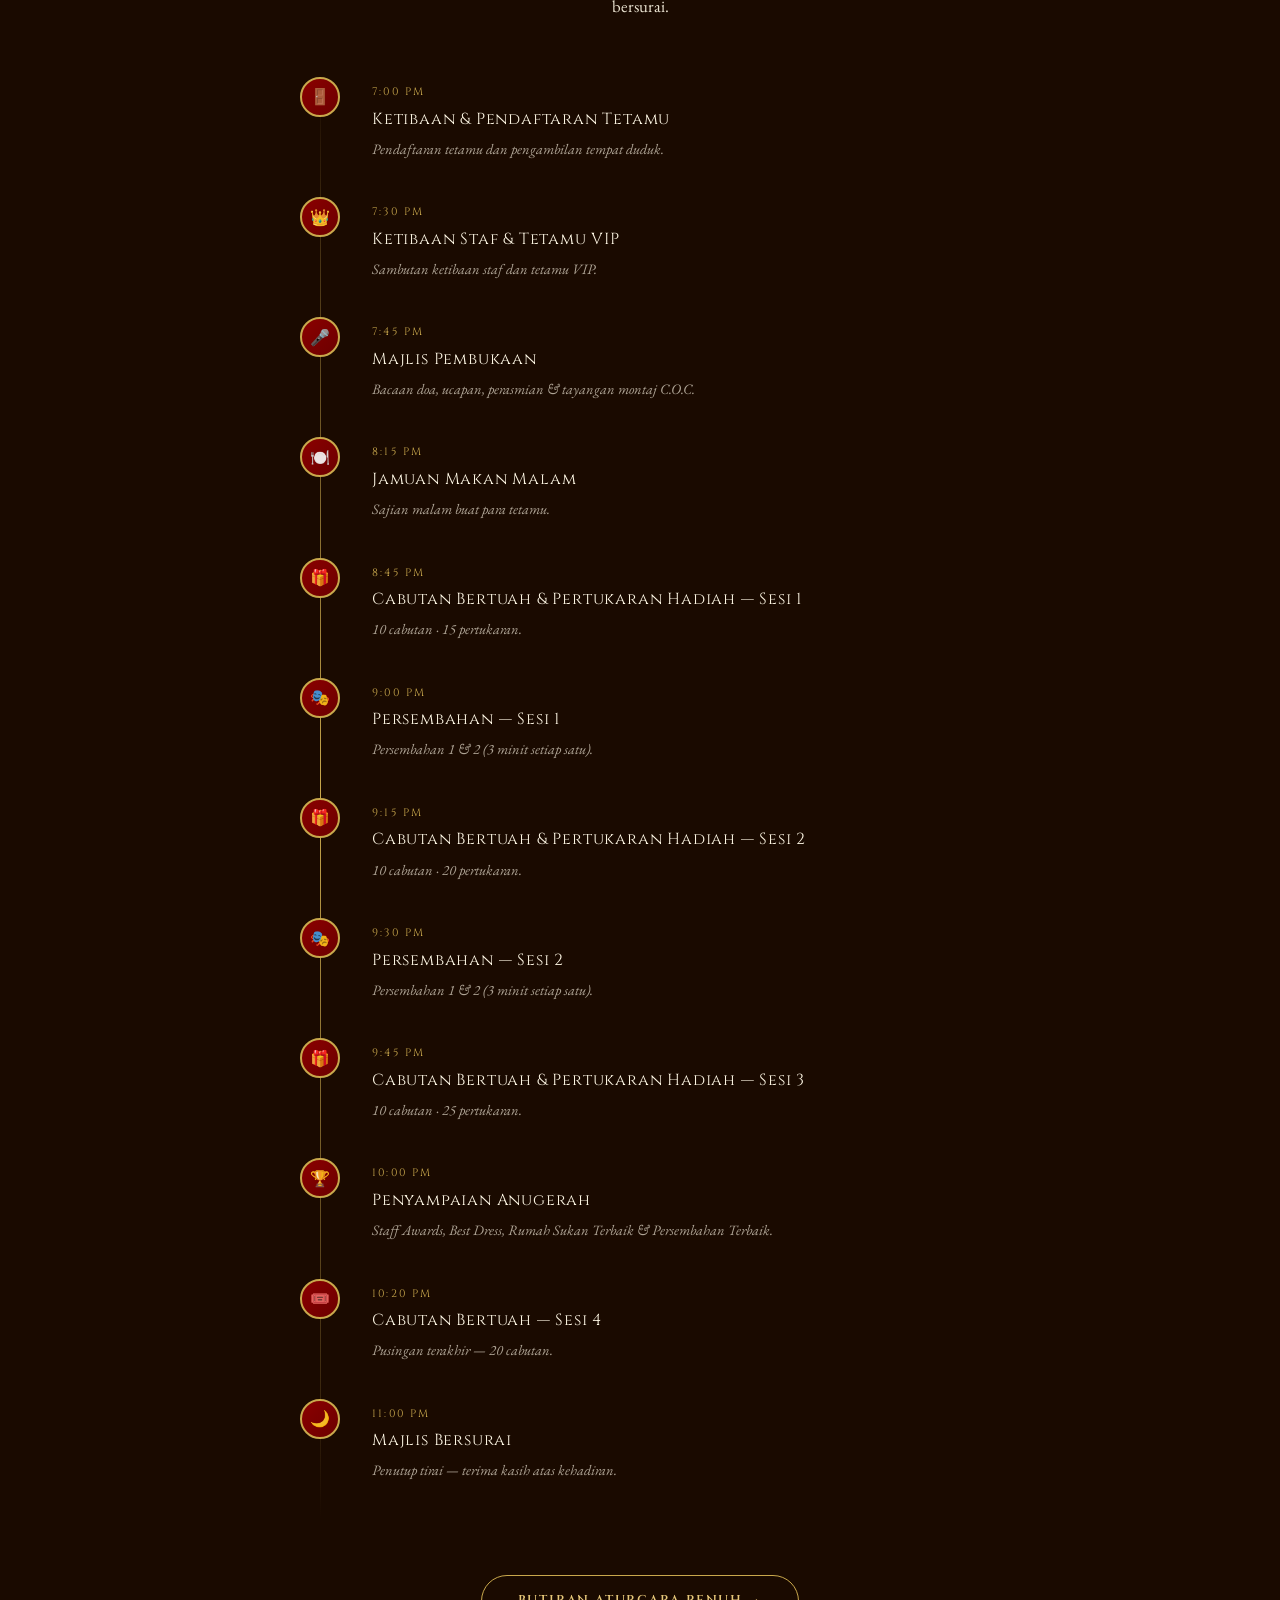
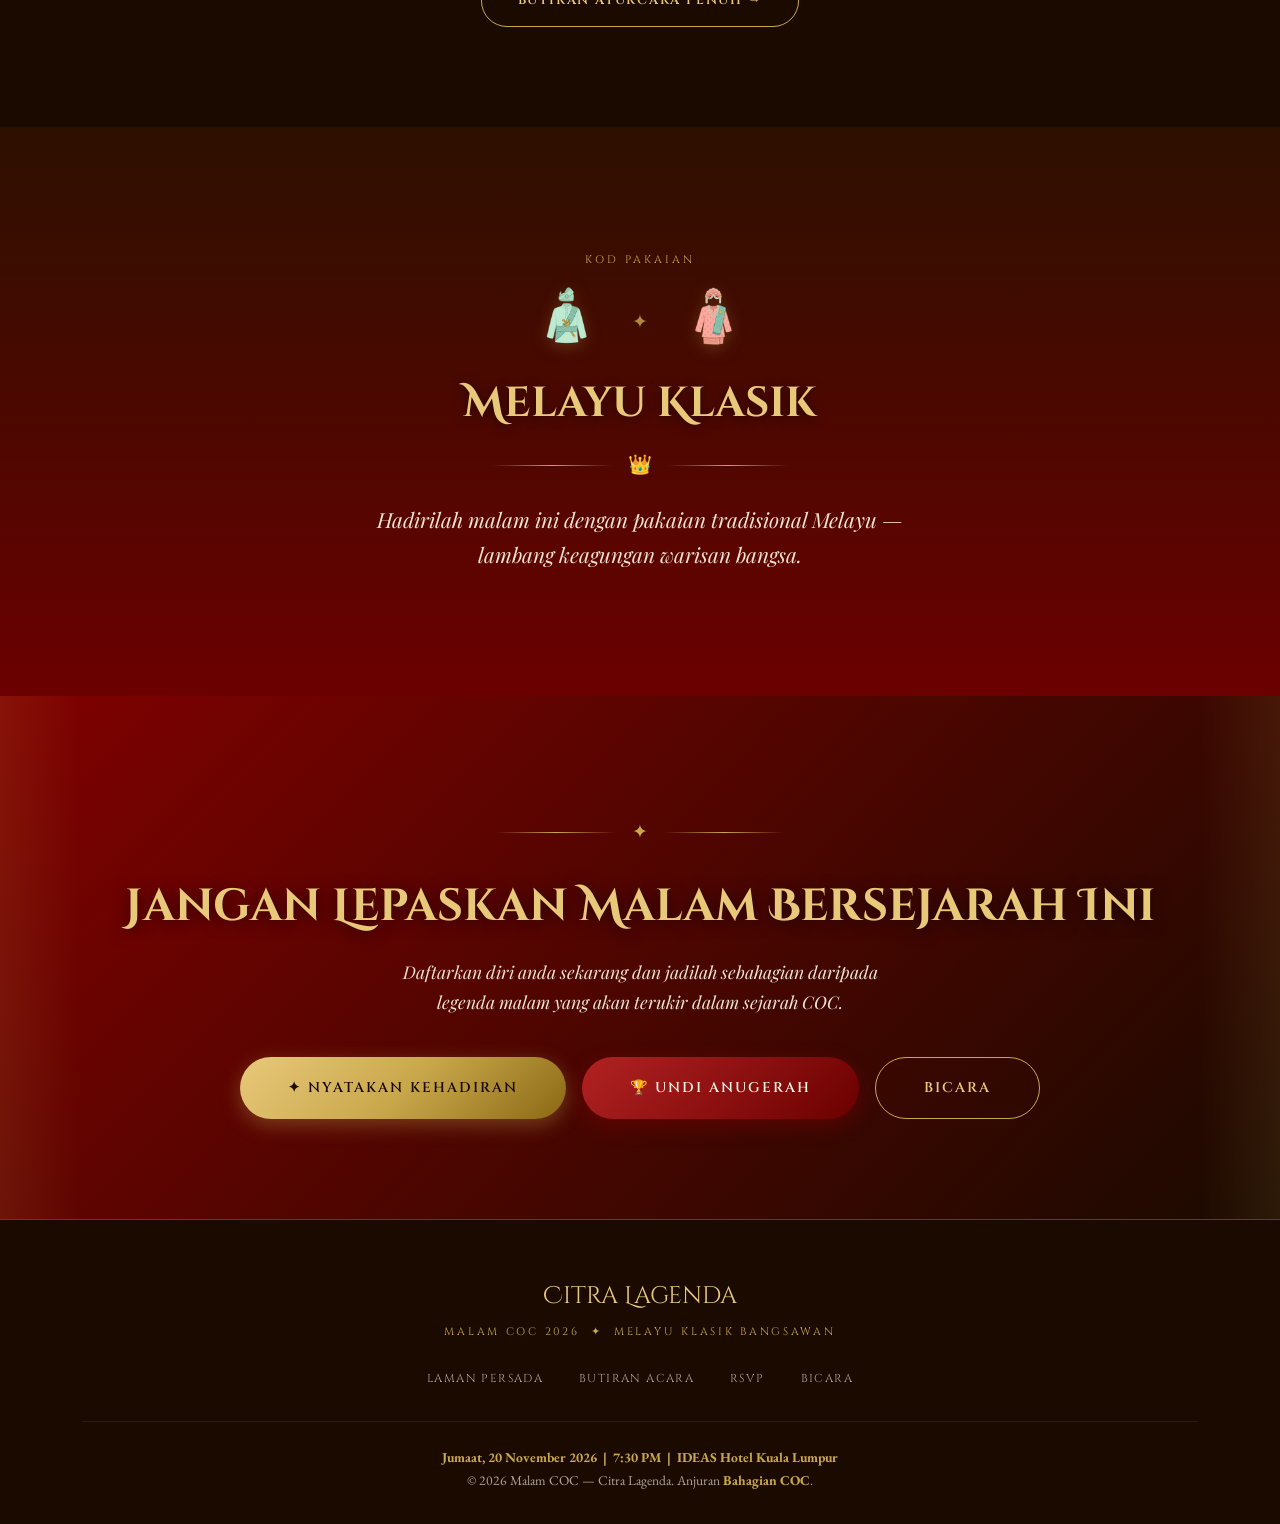
==== commit 866355f7: "update text" ====
--- a/index.html
+++ b/index.html
@@ -750,7 +750,7 @@
           Borang Maklum Balas
           <span class="gallery-cta-btn-arrow">→</span>
         </a>
-        <p class="gallery-cta-note">Kongsikan pendapat anda tentang malam ini</p>
+        <p class="gallery-cta-note">Kongsikan pendapat anda tentang malam coc</p>
       </div>
     </div>
   </section>
